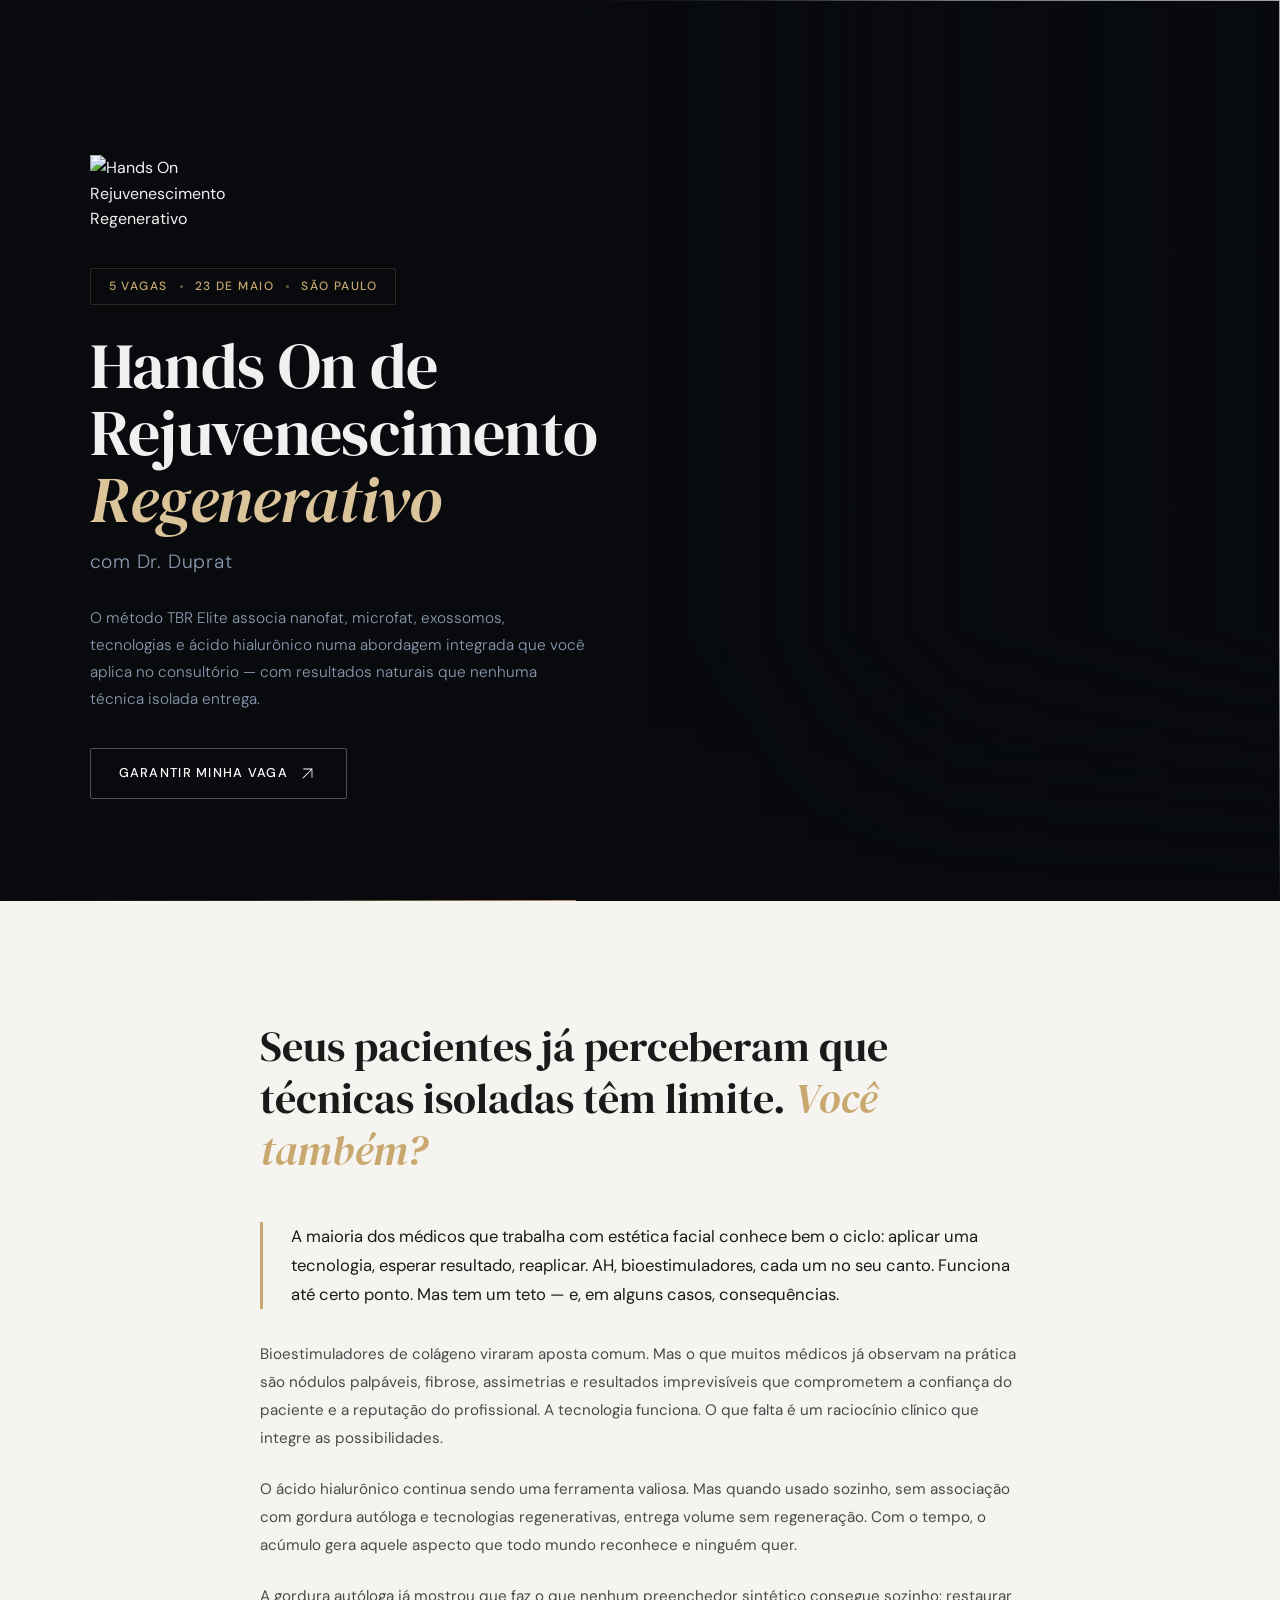
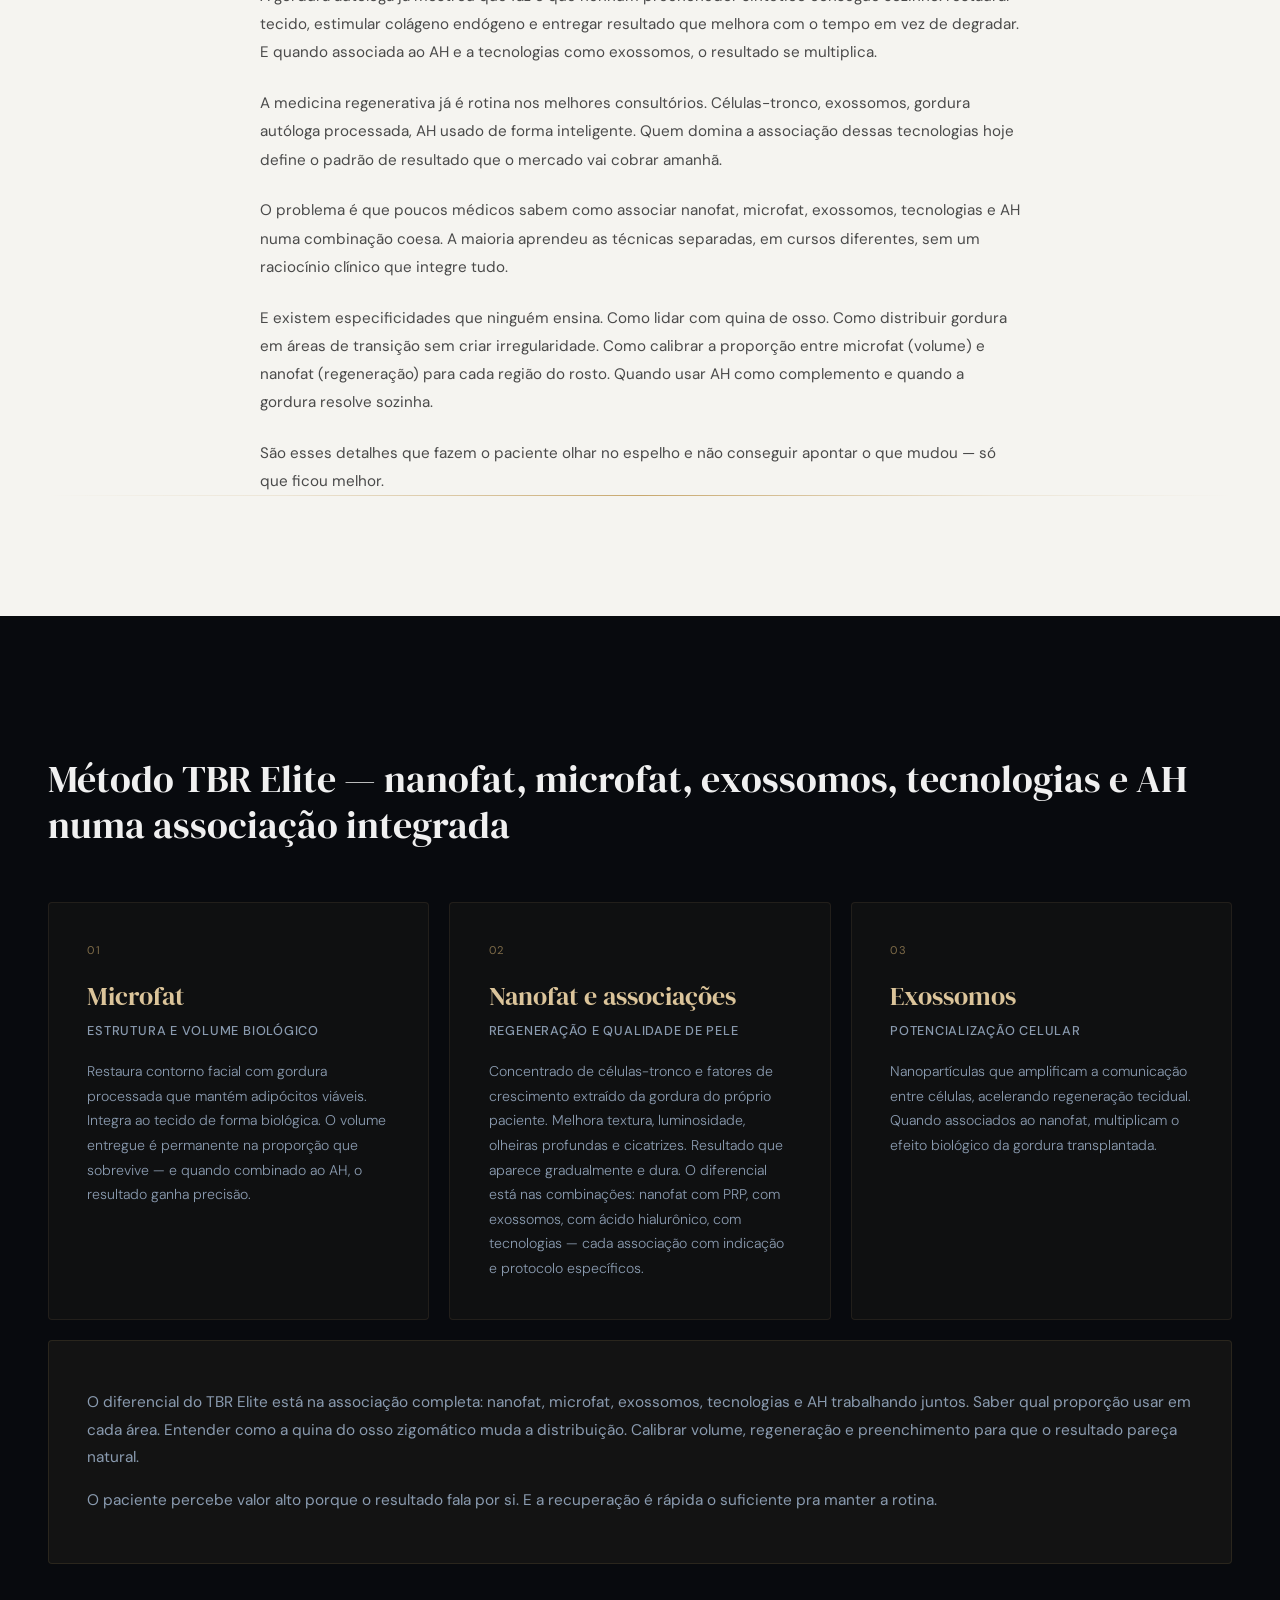
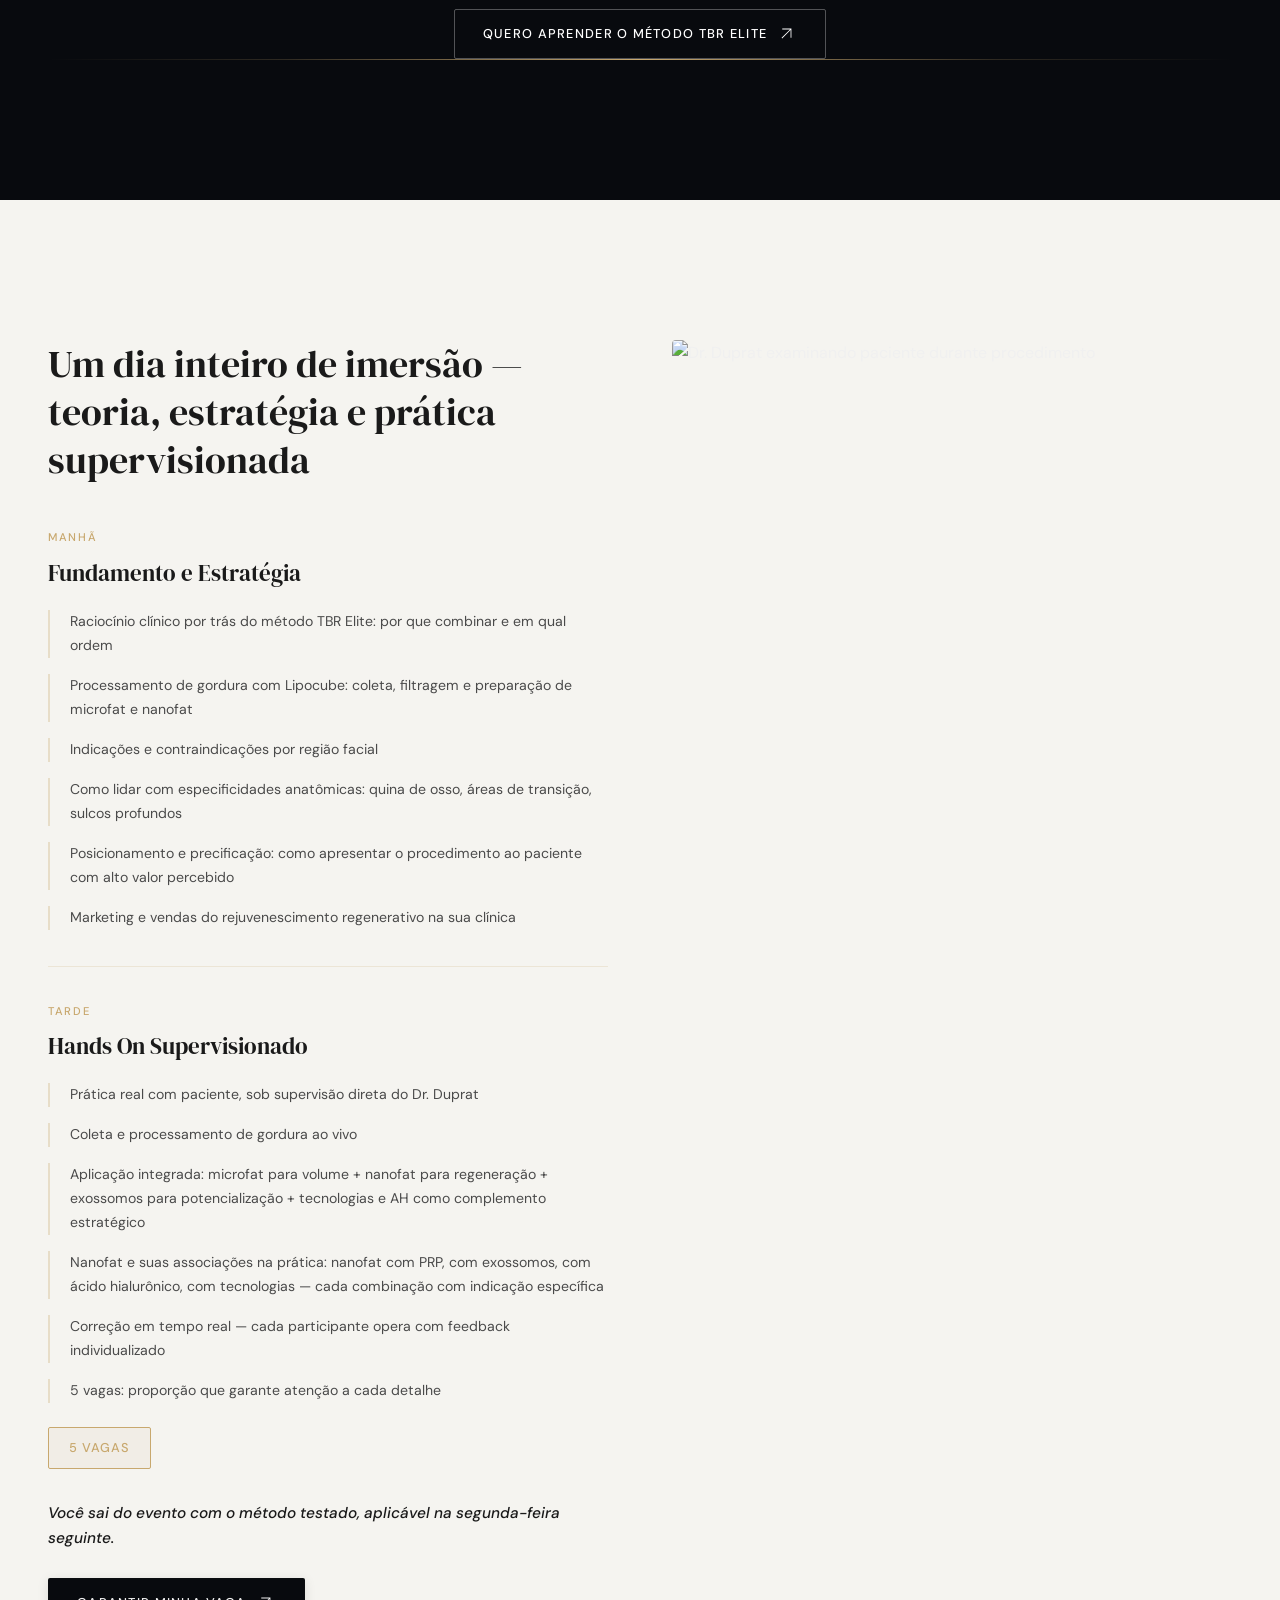
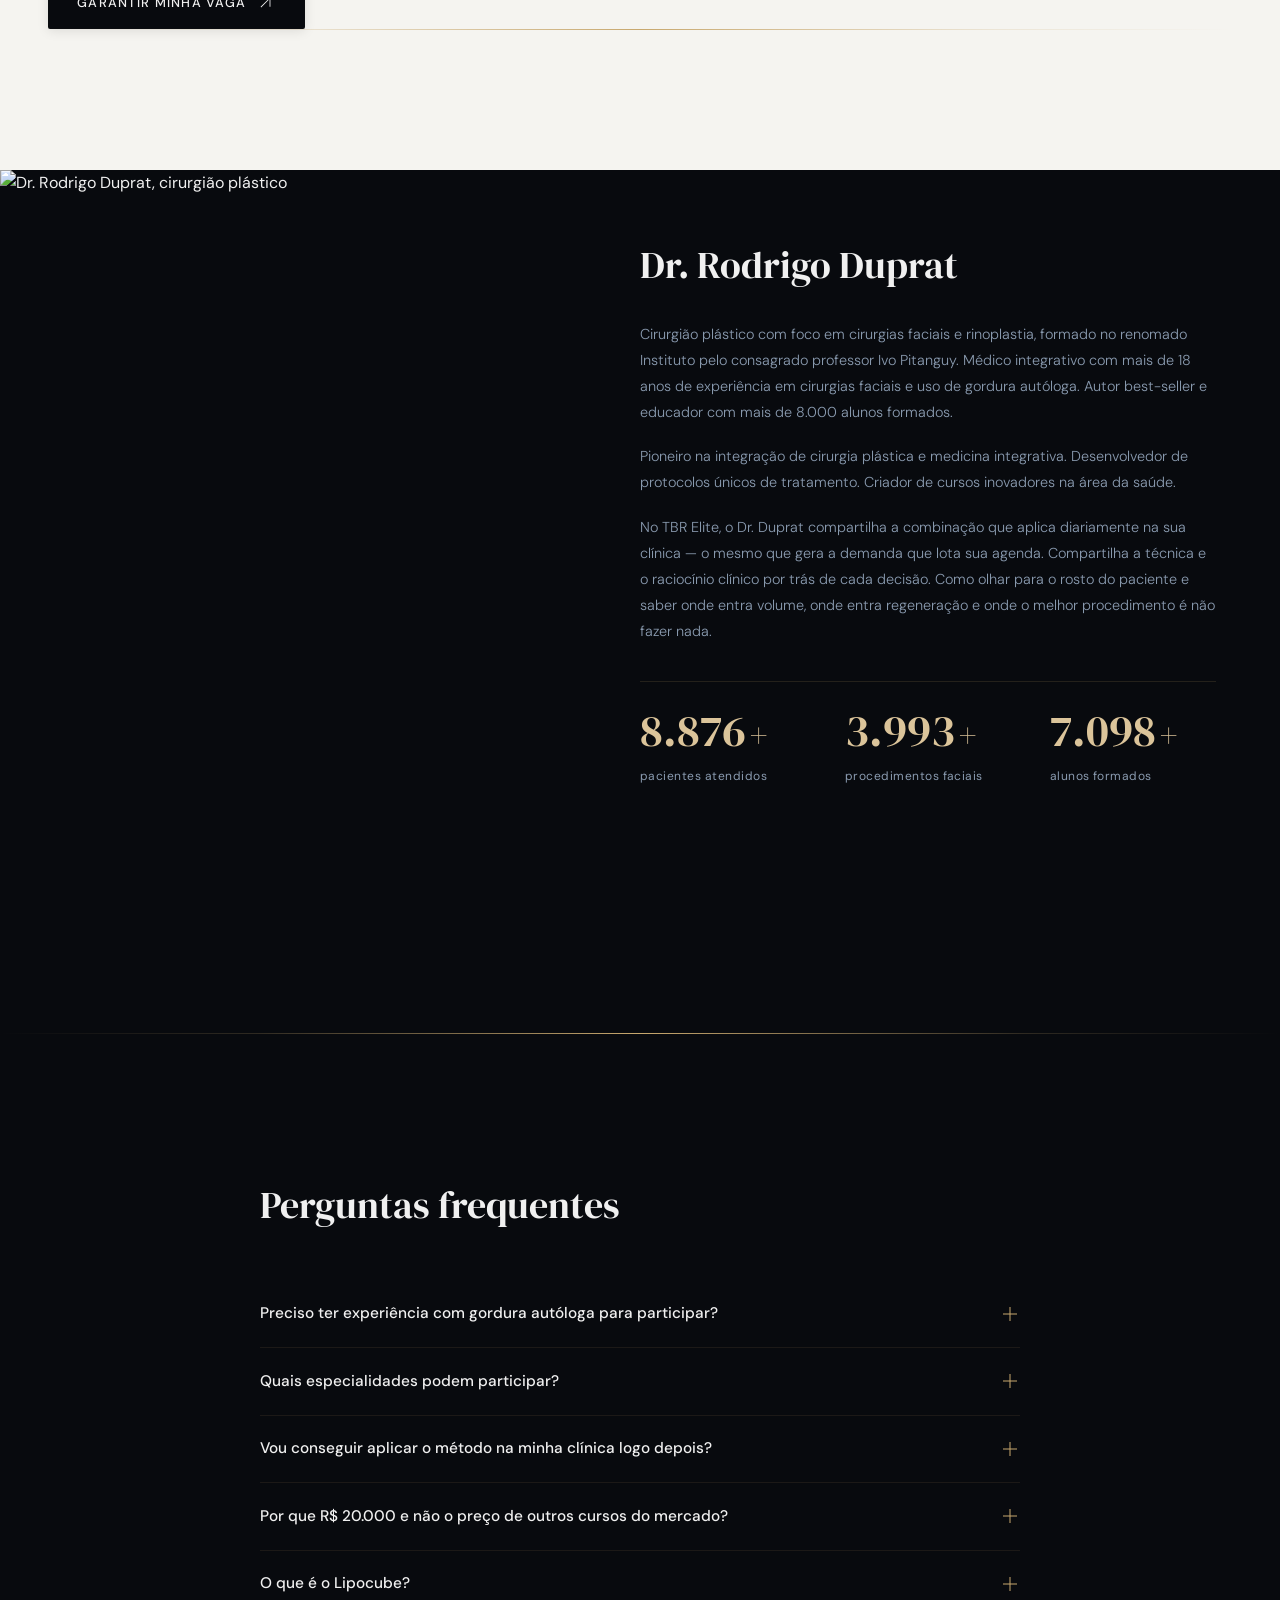
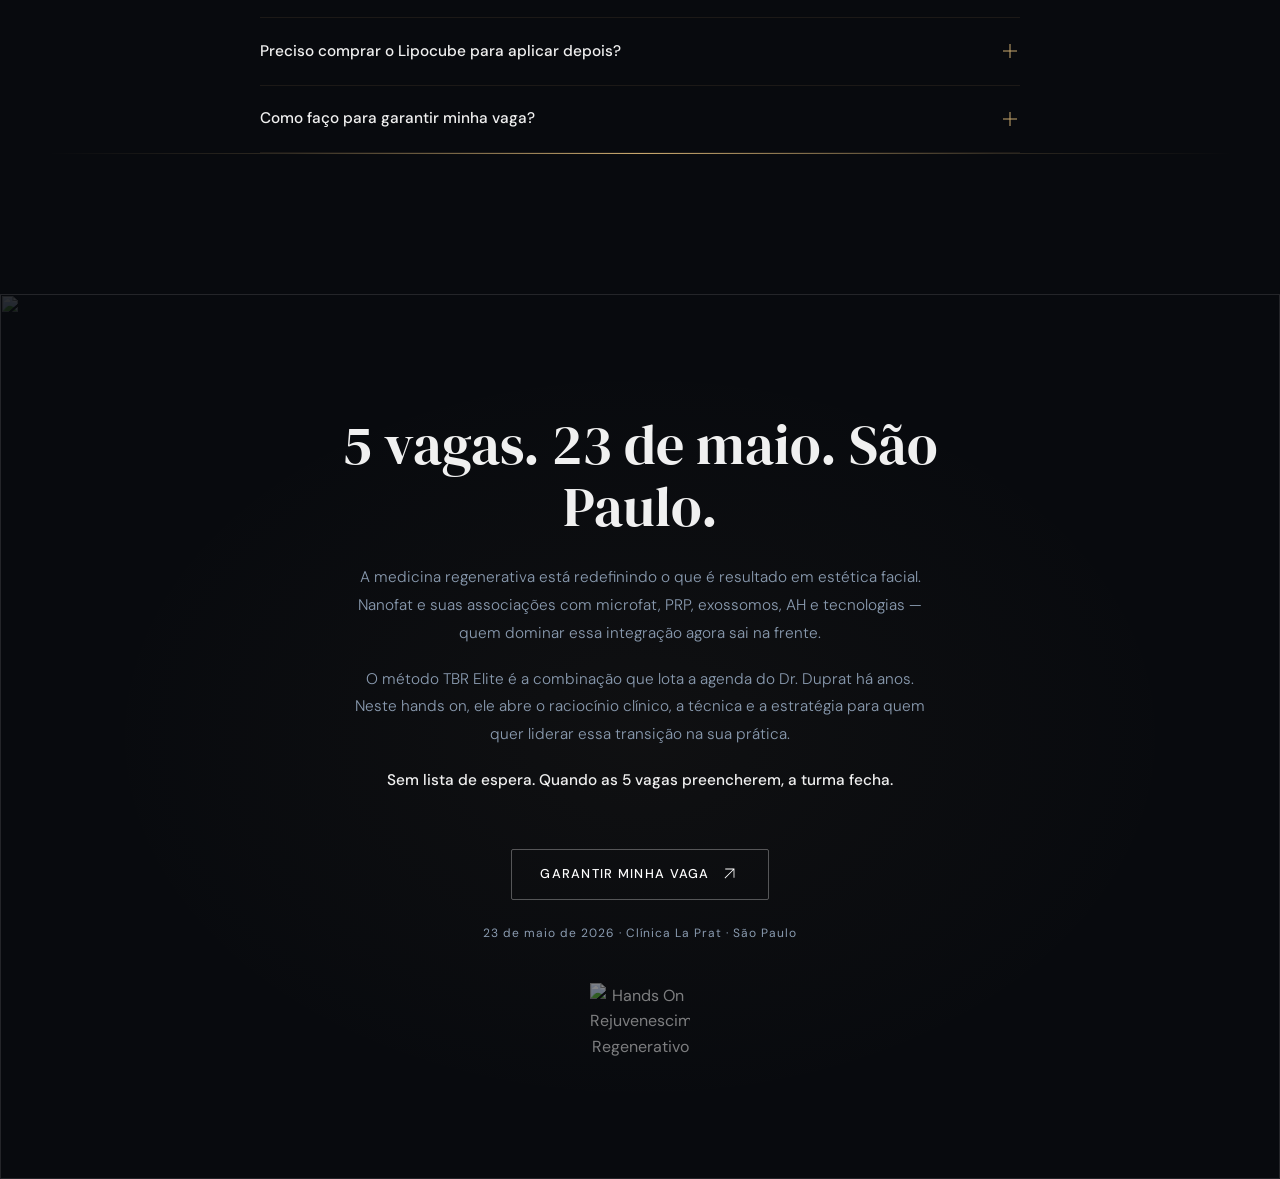
==== index.html @ 1ec7cf8c "Atualiza data do evento de 11 de abril para 23 de maio Co-Authored-By: Claude Opus 4.6 (1M context) " ====
<!DOCTYPE html>
<html lang="pt-BR">
<head>
  <meta charset="UTF-8">
  <meta name="viewport" content="width=device-width, initial-scale=1.0">
  <title>Hands On Rejuvenescimento Regenerativo — Dr. Duprat</title>
  <meta name="description" content="Hands-on presencial com Dr. Duprat. Método TBR Elite: nanofat e suas associações com microfat, PRP, exossomos, AH e tecnologias. 5 vagas. 23 de maio. São Paulo.">
  <link rel="preconnect" href="https://fonts.googleapis.com">
  <link rel="preconnect" href="https://fonts.gstatic.com" crossorigin>
  <link href="https://fonts.googleapis.com/css2?family=DM+Sans:ital,opsz,wght@0,9..40,300;0,9..40,400;0,9..40,500;1,9..40,300;1,9..40,400&family=DM+Serif+Display:ital@0;1&display=swap" rel="stylesheet">
  <link href="https://unpkg.com/aos@2.3.1/dist/aos.css" rel="stylesheet">
  <link rel="stylesheet" href="style.css?v=4">
  <!-- Google Tag Manager -->
  <script>(function(w,d,s,l,i){w[l]=w[l]||[];w[l].push({'gtm.start':
  new Date().getTime(),event:'gtm.js'});var f=d.getElementsByTagName(s)[0],
  j=d.createElement(s),dl=l!='dataLayer'?'&l='+l:'';j.async=true;j.src=
  'https://www.googletagmanager.com/gtm.js?id='+i+dl;f.parentNode.insertBefore(j,f);
  })(window,document,'script','dataLayer','GTM-PQVGVSZ');</script>
  <!-- End Google Tag Manager -->
</head>
<body>
  <!-- Google Tag Manager (noscript) -->
  <noscript><iframe src="https://www.googletagmanager.com/ns.html?id=GTM-PQVGVSZ"
  height="0" width="0" style="display:none;visibility:hidden"></iframe></noscript>
  <!-- End Google Tag Manager (noscript) -->

  <main>

    <!-- ============ SEÇÃO 1: HERO ============ -->
    <section class="hero" id="hero">
      <div class="hero__bg">
        <img src="/.netlify/images?url=/images/fotos/Rodrigo%20Duprat%20ESSENSES%202025%2015_.jpg&w=1400&q=80" alt="" aria-hidden="true" width="800" height="1200" loading="eager">
      </div>

      <div class="hero__inner">
        <div class="hero__content">
          <div class="hero__logo">
            <img src="/.netlify/images?url=/images/logo_handson/1.png&w=280&q=85" alt="Hands On Rejuvenescimento Regenerativo" width="180" height="auto" loading="eager">
          </div>

          <div class="hero__badge">
            <span>5 vagas</span>
            <span class="hero__badge-sep"></span>
            <span>23 de maio</span>
            <span class="hero__badge-sep"></span>
            <span>São Paulo</span>
          </div>

          <h1 class="hero__headline">
            Hands On de<br>
            Rejuvenescimento<br>
            <em>Regenerativo</em>
          </h1>

          <p class="hero__author">com Dr. Duprat</p>

          <p class="hero__sub">
            O método TBR Elite associa nanofat, microfat, exossomos, tecnologias e ácido hialurônico numa abordagem integrada que você aplica no consultório — com resultados naturais que nenhuma técnica isolada entrega.
          </p>

          <a href="https://api.whatsapp.com/send/?phone=5527992543518&text=Oi%2C%20estou%20muito%20interessado%20no%20Hands%20On%20do%20Dr%20Duprat%2C%20gostaria%20de%20saber%20mais&type=phone_number&app_absent=0" target="_blank" rel="noopener" class="btn btn--outline" aria-label="Falar com a equipe no WhatsApp">
            <span>GARANTIR MINHA VAGA</span>
            <svg width="20" height="20" viewBox="0 0 24 24" fill="none" aria-hidden="true">
              <path d="M6.19 17.29L16.29 7.21V16.5H17.29V5.5H6.29V6.5H15.58L5.5 16.6L6.19 17.29Z" fill="currentColor"/>
            </svg>
          </a>
        </div>
      </div>

      <div class="section-divider"></div>
    </section>

    <!-- ============ SEÇÃO 2: PROBLEMA-OPORTUNIDADE ============ -->
    <section class="problema" id="problema">
      <div class="problema__container">

        <h2 class="problema__headline" data-aos="fade-up">
          Seus pacientes já perceberam que técnicas isoladas têm limite. <em>Você também?</em>
        </h2>

        <div class="problema__body" data-aos="fade-up" data-aos-delay="100">
          <div class="problema__lead">
            <p>A maioria dos médicos que trabalha com estética facial conhece bem o ciclo: aplicar uma tecnologia, esperar resultado, reaplicar. AH, bioestimuladores, cada um no seu canto. Funciona até certo ponto. Mas tem um teto — e, em alguns casos, consequências.</p>
          </div>

          <p>Bioestimuladores de colágeno viraram aposta comum. Mas o que muitos médicos já observam na prática são nódulos palpáveis, fibrose, assimetrias e resultados imprevisíveis que comprometem a confiança do paciente e a reputação do profissional. A tecnologia funciona. O que falta é um raciocínio clínico que integre as possibilidades.</p>

          <p>O ácido hialurônico continua sendo uma ferramenta valiosa. Mas quando usado sozinho, sem associação com gordura autóloga e tecnologias regenerativas, entrega volume sem regeneração. Com o tempo, o acúmulo gera aquele aspecto que todo mundo reconhece e ninguém quer.</p>

          <p>A gordura autóloga já mostrou que faz o que nenhum preenchedor sintético consegue sozinho: restaurar tecido, estimular colágeno endógeno e entregar resultado que melhora com o tempo em vez de degradar. E quando associada ao AH e a tecnologias como exossomos, o resultado se multiplica.</p>

          <p>A medicina regenerativa já é rotina nos melhores consultórios. Células-tronco, exossomos, gordura autóloga processada, AH usado de forma inteligente. Quem domina a associação dessas tecnologias hoje define o padrão de resultado que o mercado vai cobrar amanhã.</p>

          <p>O problema é que poucos médicos sabem como associar nanofat, microfat, exossomos, tecnologias e AH numa combinação coesa. A maioria aprendeu as técnicas separadas, em cursos diferentes, sem um raciocínio clínico que integre tudo.</p>

          <p>E existem especificidades que ninguém ensina. Como lidar com quina de osso. Como distribuir gordura em áreas de transição sem criar irregularidade. Como calibrar a proporção entre microfat (volume) e nanofat (regeneração) para cada região do rosto. Quando usar AH como complemento e quando a gordura resolve sozinha.</p>

          <p>São esses detalhes que fazem o paciente olhar no espelho e não conseguir apontar o que mudou — só que ficou melhor.</p>
        </div>

      </div>
      <div class="section-divider"></div>
    </section>

    <!-- ============ SEÇÃO 3: MÉTODO TBR ELITE ============ -->
    <section class="metodo" id="metodo">
      <div class="metodo__container">

        <h2 class="metodo__headline" data-aos="fade-up">
          Método TBR Elite — nanofat, microfat, exossomos, tecnologias e AH numa associação integrada
        </h2>

        <div class="metodo__grid">

          <article class="metodo__card" data-aos="fade-up">
            <span class="metodo__card-num">01</span>
            <h3 class="metodo__card-title">Microfat</h3>
            <p class="metodo__card-subtitle">Estrutura e volume biológico</p>
            <p class="metodo__card-text">Restaura contorno facial com gordura processada que mantém adipócitos viáveis. Integra ao tecido de forma biológica. O volume entregue é permanente na proporção que sobrevive — e quando combinado ao AH, o resultado ganha precisão.</p>
          </article>

          <article class="metodo__card" data-aos="fade-up" data-aos-delay="150">
            <span class="metodo__card-num">02</span>
            <h3 class="metodo__card-title">Nanofat e associações</h3>
            <p class="metodo__card-subtitle">Regeneração e qualidade de pele</p>
            <p class="metodo__card-text">Concentrado de células-tronco e fatores de crescimento extraído da gordura do próprio paciente. Melhora textura, luminosidade, olheiras profundas e cicatrizes. Resultado que aparece gradualmente e dura. O diferencial está nas combinações: nanofat com PRP, com exossomos, com ácido hialurônico, com tecnologias — cada associação com indicação e protocolo específicos.</p>
          </article>

          <article class="metodo__card" data-aos="fade-up" data-aos-delay="300">
            <span class="metodo__card-num">03</span>
            <h3 class="metodo__card-title">Exossomos</h3>
            <p class="metodo__card-subtitle">Potencialização celular</p>
            <p class="metodo__card-text">Nanopartículas que amplificam a comunicação entre células, acelerando regeneração tecidual. Quando associados ao nanofat, multiplicam o efeito biológico da gordura transplantada.</p>
          </article>

          <div class="metodo__integracao" data-aos="fade-up" data-aos-delay="200">
            <p>O diferencial do TBR Elite está na associação completa: nanofat, microfat, exossomos, tecnologias e AH trabalhando juntos. Saber qual proporção usar em cada área. Entender como a quina do osso zigomático muda a distribuição. Calibrar volume, regeneração e preenchimento para que o resultado pareça natural.</p>
            <p>O paciente percebe valor alto porque o resultado fala por si. E a recuperação é rápida o suficiente pra manter a rotina.</p>
          </div>

        </div>

        <div class="metodo__cta-wrap" data-aos="fade-up" data-aos-delay="100">
          <a href="https://api.whatsapp.com/send/?phone=5527992543518&text=Oi%2C%20estou%20muito%20interessado%20no%20Hands%20On%20do%20Dr%20Duprat%2C%20gostaria%20de%20saber%20mais&type=phone_number&app_absent=0" target="_blank" rel="noopener" class="btn btn--outline" aria-label="Falar com a equipe no WhatsApp">
            <span>QUERO APRENDER O MÉTODO TBR ELITE</span>
            <svg width="20" height="20" viewBox="0 0 24 24" fill="none" aria-hidden="true">
              <path d="M6.19 17.29L16.29 7.21V16.5H17.29V5.5H6.29V6.5H15.58L5.5 16.6L6.19 17.29Z" fill="currentColor"/>
            </svg>
          </a>
        </div>

      </div>
      <div class="section-divider"></div>
    </section>

    <!-- ============ SEÇÃO 4: O QUE VOCÊ VAI DOMINAR ============ -->
    <section class="agenda" id="agenda">
      <div class="agenda__container">
        <div class="agenda__content">

          <h2 class="agenda__headline" data-aos="fade-up">
            Um dia inteiro de imersão — teoria, estratégia e prática supervisionada
          </h2>

          <!-- Manhã -->
          <div class="agenda__bloco" data-aos="fade-up" data-aos-delay="100">
            <span class="agenda__label">MANHÃ</span>
            <h3 class="agenda__bloco-title">Fundamento e Estratégia</h3>
            <ul class="agenda__lista">
              <li>Raciocínio clínico por trás do método TBR Elite: por que combinar e em qual ordem</li>
              <li>Processamento de gordura com Lipocube: coleta, filtragem e preparação de microfat e nanofat</li>
              <li>Indicações e contraindicações por região facial</li>
              <li>Como lidar com especificidades anatômicas: quina de osso, áreas de transição, sulcos profundos</li>
              <li>Posicionamento e precificação: como apresentar o procedimento ao paciente com alto valor percebido</li>
              <li>Marketing e vendas do rejuvenescimento regenerativo na sua clínica</li>
            </ul>
          </div>

          <hr class="agenda__separador">

          <!-- Tarde -->
          <div class="agenda__bloco" data-aos="fade-up">
            <span class="agenda__label">TARDE</span>
            <h3 class="agenda__bloco-title">Hands On Supervisionado</h3>
            <ul class="agenda__lista">
              <li>Prática real com paciente, sob supervisão direta do Dr. Duprat</li>
              <li>Coleta e processamento de gordura ao vivo</li>
              <li>Aplicação integrada: microfat para volume + nanofat para regeneração + exossomos para potencialização + tecnologias e AH como complemento estratégico</li>
              <li>Nanofat e suas associações na prática: nanofat com PRP, com exossomos, com ácido hialurônico, com tecnologias — cada combinação com indicação específica</li>
              <li>Correção em tempo real — cada participante opera com feedback individualizado</li>
              <li>5 vagas: proporção que garante atenção a cada detalhe</li>
            </ul>
            <div class="agenda__badge-turma">5 vagas</div>
          </div>

          <p class="agenda__fechamento" data-aos="fade-up">Você sai do evento com o método testado, aplicável na segunda-feira seguinte.</p>

          <div data-aos="fade-up">
            <a href="https://api.whatsapp.com/send/?phone=5527992543518&text=Oi%2C%20estou%20muito%20interessado%20no%20Hands%20On%20do%20Dr%20Duprat%2C%20gostaria%20de%20saber%20mais&type=phone_number&app_absent=0" target="_blank" rel="noopener" class="btn btn--outline btn--dark" aria-label="Falar com a equipe no WhatsApp">
              <span>GARANTIR MINHA VAGA</span>
              <svg width="20" height="20" viewBox="0 0 24 24" fill="none" aria-hidden="true">
                <path d="M6.19 17.29L16.29 7.21V16.5H17.29V5.5H6.29V6.5H15.58L5.5 16.6L6.19 17.29Z" fill="currentColor"/>
              </svg>
            </a>
          </div>

        </div>

        <div class="agenda__image" data-aos="fade-up" data-aos-delay="200">
          <img src="/.netlify/images?url=/images/fotos/Rodrigo%20Duprat%20ESSENSES%202025%2022_.jpg&w=800&q=80" alt="Dr. Duprat examinando paciente durante procedimento" width="600" height="900" loading="lazy">
        </div>
      </div>
      <div class="section-divider"></div>
    </section>

    <!-- ============ SEÇÃO 5: QUEM É O DR. DUPRAT ============ -->
    <section class="autoridade" id="autoridade">
      <div class="autoridade__grid">

        <div class="autoridade__foto">
          <img src="/.netlify/images?url=/images/fotos/Rodrigo%20Duprat%20ESSENSES%202025%2012_.jpg&w=1000&q=80" alt="Dr. Rodrigo Duprat, cirurgião plástico" width="683" height="1024" loading="lazy">
        </div>

        <div class="autoridade__bio">
          <h2 class="autoridade__headline" data-aos="fade-up">Dr. Rodrigo Duprat</h2>

          <div class="autoridade__texto" data-aos="fade-up" data-aos-delay="100">
            <p>Cirurgião plástico com foco em cirurgias faciais e rinoplastia, formado no renomado Instituto pelo consagrado professor Ivo Pitanguy. Médico integrativo com mais de 18 anos de experiência em cirurgias faciais e uso de gordura autóloga. Autor best-seller e educador com mais de 8.000 alunos formados.</p>

            <p>Pioneiro na integração de cirurgia plástica e medicina integrativa. Desenvolvedor de protocolos únicos de tratamento. Criador de cursos inovadores na área da saúde.</p>

            <p>No TBR Elite, o Dr. Duprat compartilha a combinação que aplica diariamente na sua clínica — o mesmo que gera a demanda que lota sua agenda. Compartilha a técnica e o raciocínio clínico por trás de cada decisão. Como olhar para o rosto do paciente e saber onde entra volume, onde entra regeneração e onde o melhor procedimento é não fazer nada.</p>
          </div>

          <div class="autoridade__numeros" data-aos="fade-up" data-aos-delay="200">
            <div class="autoridade__num">
              <span class="autoridade__num-valor" data-target="10000">0</span>
              <span class="autoridade__num-plus">+</span>
              <span class="autoridade__num-label">pacientes atendidos</span>
            </div>
            <div class="autoridade__num">
              <span class="autoridade__num-valor" data-target="4500">0</span>
              <span class="autoridade__num-plus">+</span>
              <span class="autoridade__num-label">procedimentos faciais</span>
            </div>
            <div class="autoridade__num">
              <span class="autoridade__num-valor" data-target="8000">0</span>
              <span class="autoridade__num-plus">+</span>
              <span class="autoridade__num-label">alunos formados</span>
            </div>
          </div>
        </div>

      </div>
      <div class="section-divider"></div>
    </section>


    <!-- ============ SEÇÃO 7: FAQ ============ -->
    <section class="faq" id="faq">
      <div class="faq__container">

        <h2 class="faq__headline" data-aos="fade-up">Perguntas frequentes</h2>

        <div class="faq__lista">

          <div class="faq__item" data-aos="fade-up">
            <button class="faq__pergunta" aria-expanded="false" aria-controls="faq-1">
              <span>Preciso ter experiência com gordura autóloga para participar?</span>
              <span class="faq__icon" aria-hidden="true"></span>
            </button>
            <div class="faq__resposta" id="faq-1" role="region">
              <p>Não. O método TBR Elite foi desenhado para ser acessível tanto para quem nunca trabalhou com gordura facial quanto para quem já aplica e quer integrar as tecnologias numa abordagem mais completa. A teoria da manhã constrói a base. A prática da tarde consolida.</p>
            </div>
          </div>

          <div class="faq__item" data-aos="fade-up" data-aos-delay="60">
            <button class="faq__pergunta" aria-expanded="false" aria-controls="faq-2">
              <span>Quais especialidades podem participar?</span>
              <span class="faq__icon" aria-hidden="true"></span>
            </button>
            <div class="faq__resposta" id="faq-2" role="region">
              <p>O curso é exclusivo para médicos com CRM ativo. Cirurgiões plásticos, dermatologistas, otorrinolaringologistas, oftalmologistas e médicos que atuam em estética avançada.</p>
            </div>
          </div>

          <div class="faq__item" data-aos="fade-up" data-aos-delay="120">
            <button class="faq__pergunta" aria-expanded="false" aria-controls="faq-3">
              <span>Vou conseguir aplicar o método na minha clínica logo depois?</span>
              <span class="faq__icon" aria-hidden="true"></span>
            </button>
            <div class="faq__resposta" id="faq-3" role="region">
              <p>Esse é o objetivo. O TBR Elite foi construído para ser replicável em consultório. Você sai com o método documentado, as proporções por região e a sequência de aplicação testada na prática.</p>
            </div>
          </div>

          <div class="faq__item" data-aos="fade-up" data-aos-delay="180">
            <button class="faq__pergunta" aria-expanded="false" aria-controls="faq-4">
              <span>Por que R$ 20.000 e não o preço de outros cursos do mercado?</span>
              <span class="faq__icon" aria-hidden="true"></span>
            </button>
            <div class="faq__resposta" id="faq-4" role="region">
              <p>Cursos de R$ 2.000 a R$ 5.000 colocam 20 a 30 médicos numa sala. Aqui são 5. Cada participante opera com supervisão direta do Dr. Duprat. Além disso, o conteúdo cobre a associação completa — nanofat e suas combinações com microfat, PRP, exossomos, AH e tecnologias — além de posicionamento clínico e estratégia de vendas. Um procedimento regenerativo no seu consultório custa entre R$ 15.000 e R$ 30.000 para o paciente — o curso se paga na primeira aplicação.</p>
            </div>
          </div>

          <div class="faq__item" data-aos="fade-up" data-aos-delay="240">
            <button class="faq__pergunta" aria-expanded="false" aria-controls="faq-5">
              <span>O que é o Lipocube?</span>
              <span class="faq__icon" aria-hidden="true"></span>
            </button>
            <div class="faq__resposta" id="faq-5" role="region">
              <p>Lipocube é o dispositivo de processamento de gordura utilizado no método. Permite filtrar e separar microfat e nanofat com precisão e padronização. Você vai aprender a operar o equipamento durante o hands on.</p>
            </div>
          </div>

          <div class="faq__item" data-aos="fade-up" data-aos-delay="300">
            <button class="faq__pergunta" aria-expanded="false" aria-controls="faq-6">
              <span>Preciso comprar o Lipocube para aplicar depois?</span>
              <span class="faq__icon" aria-hidden="true"></span>
            </button>
            <div class="faq__resposta" id="faq-6" role="region">
              <p>O Lipocube facilita e padroniza o processamento, mas o raciocínio clínico do TBR Elite se aplica independentemente do dispositivo. O Dr. Duprat ensina o método completo — incluindo como adaptar para sua realidade.</p>
            </div>
          </div>

          <div class="faq__item" data-aos="fade-up" data-aos-delay="360">
            <button class="faq__pergunta" aria-expanded="false" aria-controls="faq-7">
              <span>Como faço para garantir minha vaga?</span>
              <span class="faq__icon" aria-hidden="true"></span>
            </button>
            <div class="faq__resposta" id="faq-7" role="region">
              <p>Fale com a equipe pelo WhatsApp. São apenas 5 vagas e não haverá lista de espera.</p>
            </div>
          </div>

        </div>
      </div>
      <div class="section-divider"></div>
    </section>

    <!-- ============ SEÇÃO 8: CTA FINAL ============ -->
    <section class="cta-final" id="cta-final">
      <div class="cta-final__bg">
        <img src="/.netlify/images?url=/images/fotos/Rodrigo%20Duprat%20ESSENSES%202025%2020_.jpg&w=1400&q=60" alt="" aria-hidden="true" width="800" height="1200" loading="lazy">
      </div>
      <div class="cta-final__overlay"></div>

      <div class="cta-final__content">
        <h2 class="cta-final__headline" data-aos="fade-up">5 vagas. 23 de maio. São Paulo.</h2>

        <div class="cta-final__texto" data-aos="fade-up" data-aos-delay="100">
          <p>A medicina regenerativa está redefinindo o que é resultado em estética facial. Nanofat e suas associações com microfat, PRP, exossomos, AH e tecnologias — quem dominar essa integração agora sai na frente.</p>

          <p>O método TBR Elite é a combinação que lota a agenda do Dr. Duprat há anos. Neste hands on, ele abre o raciocínio clínico, a técnica e a estratégia para quem quer liderar essa transição na sua prática.</p>

          <p class="cta-final__urgencia">Sem lista de espera. Quando as 5 vagas preencherem, a turma fecha.</p>
        </div>

        <div data-aos="fade-up" data-aos-delay="200">
          <a href="https://api.whatsapp.com/send/?phone=5527992543518&text=Oi%2C%20estou%20muito%20interessado%20no%20Hands%20On%20do%20Dr%20Duprat%2C%20gostaria%20de%20saber%20mais&type=phone_number&app_absent=0" target="_blank" rel="noopener" class="btn btn--outline" aria-label="Falar com a equipe no WhatsApp">
            <span>GARANTIR MINHA VAGA</span>
            <svg width="20" height="20" viewBox="0 0 24 24" fill="none" aria-hidden="true">
              <path d="M6.19 17.29L16.29 7.21V16.5H17.29V5.5H6.29V6.5H15.58L5.5 16.6L6.19 17.29Z" fill="currentColor"/>
            </svg>
          </a>
        </div>

        <p class="cta-final__dados" data-aos="fade-up" data-aos-delay="300">23 de maio de 2026 · Clínica La Prat · São Paulo</p>

        <div class="cta-final__logo" data-aos="fade-up" data-aos-delay="300">
          <img src="/.netlify/images?url=/images/logo_handson/1.png&w=160&q=80" alt="Hands On Rejuvenescimento Regenerativo" width="100" height="auto" loading="lazy">
        </div>
      </div>
    </section>

  </main>

  <script src="https://unpkg.com/aos@2.3.1/dist/aos.js"></script>
  <script src="script.js?v=2"></script>
</body>
</html>
---- style.css ----
/* ============================================
   LP Hands On Dr. Duprat — Full Page
   Fontes: DM Serif Display + DM Sans
   ============================================ */

:root {
  --bg-dark: #080a0e;
  --bg-light: #f5f4f0;
  --text-primary: #f0f0f0;
  --text-secondary: #8a9bb0;
  --text-dark: #1a1a1a;
  --text-dark-secondary: #4a4a4a;
  --accent-gold: #c8a86e;
  --accent-gold-light: #dbc49a;
  --accent-gold-dim: rgba(200, 168, 110, 0.2);

  --font-display: 'DM Serif Display', Georgia, serif;
  --font-body: 'DM Sans', system-ui, sans-serif;

  --container-max: 1200px;
  --container-narrow: 760px;
  --section-padding: clamp(64px, 10vw, 120px);
}

/* ============ RESET ============ */

*, *::before, *::after {
  margin: 0;
  padding: 0;
  box-sizing: border-box;
}

html {
  scroll-behavior: smooth;
  -webkit-font-smoothing: antialiased;
  -moz-osx-font-smoothing: grayscale;
}

body {
  font-family: var(--font-body);
  font-weight: 400;
  line-height: 1.6;
  color: var(--text-primary);
  background: var(--bg-dark);
  overflow-x: hidden;
}

img {
  display: block;
  max-width: 100%;
  height: auto;
}

a {
  text-decoration: none;
  color: inherit;
}

/* ============ SHARED: Divider ============ */

.section-divider {
  height: 1px;
  background: linear-gradient(
    to right,
    transparent,
    var(--accent-gold-dim) 20%,
    var(--accent-gold) 50%,
    var(--accent-gold-dim) 80%,
    transparent
  );
}

/* ============ SHARED: Button ============ */

.btn {
  display: inline-flex;
  align-items: center;
  gap: 10px;
  padding: 14px 28px;
  font-family: var(--font-body);
  font-size: 0.8rem;
  font-weight: 500;
  letter-spacing: 0.1em;
  text-transform: uppercase;
  border-radius: 2px;
  cursor: pointer;
  transition: all 0.35s cubic-bezier(0.34, 1.56, 0.64, 1);
  width: fit-content;
  border: none;
}

.btn svg {
  transition: transform 0.3s ease;
}

.btn:hover svg {
  transform: translate(2px, -2px);
}

.btn:focus-visible {
  outline: 2px solid var(--accent-gold);
  outline-offset: 3px;
}

.btn--outline {
  background: transparent;
  color: #fff;
  border: 1px solid rgba(255, 255, 255, 0.3);
}

.btn--outline:hover {
  background: var(--accent-gold);
  border-color: var(--accent-gold);
  color: var(--bg-dark);
  transform: translateY(-2px);
  box-shadow: 0 6px 24px rgba(200, 168, 110, 0.25);
}

.btn--outline:active {
  transform: translateY(0);
}

.btn--dark {
  color: var(--text-dark);
  border-color: rgba(26, 26, 26, 0.15);
  background: var(--bg-dark);
  color: var(--text-primary);
  box-shadow: 0 2px 12px rgba(0, 0, 0, 0.1);
}

.btn--dark:hover {
  background: var(--accent-gold);
  border-color: var(--accent-gold);
  color: var(--bg-dark);
  box-shadow: 0 6px 24px rgba(200, 168, 110, 0.25);
}

.btn--full {
  width: 100%;
  justify-content: center;
}

/* ============ SEÇÃO 1: HERO ============ */

.hero {
  position: relative;
  min-height: 100vh;
  min-height: 100dvh;
  background: var(--bg-dark);
  overflow: hidden;
}

.hero__bg {
  position: absolute;
  top: 0;
  right: 0;
  width: 55%;
  height: 100%;
  z-index: 1;
}

.hero__bg img {
  width: 100%;
  height: 100%;
  object-fit: cover;
  object-position: center 15%;
}

.hero__bg::after {
  content: '';
  position: absolute;
  inset: 0;
  background: linear-gradient(
    to right,
    var(--bg-dark) 0%,
    rgba(8, 10, 14, 0.85) 25%,
    rgba(8, 10, 14, 0.4) 55%,
    rgba(8, 10, 14, 0.15) 100%
  );
}

.hero__bg::before {
  content: '';
  position: absolute;
  bottom: 0;
  left: 0;
  right: 0;
  height: 30%;
  background: linear-gradient(to top, var(--bg-dark), transparent);
  z-index: 1;
}

.hero__inner {
  position: relative;
  z-index: 2;
  display: flex;
  align-items: center;
  min-height: 100vh;
  min-height: 100dvh;
  max-width: 1400px;
  margin: 0 auto;
  padding: 0 clamp(24px, 5vw, 80px);
}

.hero__content {
  max-width: 620px;
  padding: clamp(100px, 14vh, 140px) 0 clamp(48px, 8vh, 80px);
}

.hero__logo {
  margin-bottom: clamp(28px, 4vh, 48px);
}

.hero__logo img {
  width: clamp(130px, 15vw, 200px);
}

.hero__badge {
  display: inline-flex;
  align-items: center;
  gap: 12px;
  padding: 8px 18px;
  border: 1px solid var(--accent-gold-dim);
  border-radius: 2px;
  font-size: 0.75rem;
  font-weight: 500;
  letter-spacing: 0.12em;
  text-transform: uppercase;
  color: var(--accent-gold);
  margin-bottom: clamp(20px, 3vh, 28px);
  width: fit-content;
}

.hero__badge-sep {
  display: block;
  width: 3px;
  height: 3px;
  border-radius: 50%;
  background: var(--accent-gold);
  opacity: 0.5;
}

.hero__headline {
  font-family: var(--font-display);
  font-size: clamp(2.6rem, 6.5vw, 5rem);
  font-weight: 400;
  line-height: 1.05;
  letter-spacing: -0.01em;
}

.hero__headline em {
  font-style: italic;
  color: var(--accent-gold-light);
}

.hero__author {
  font-size: clamp(1rem, 1.6vw, 1.2rem);
  font-weight: 300;
  color: var(--text-secondary);
  letter-spacing: 0.04em;
  margin-top: clamp(8px, 1.5vh, 14px);
  margin-bottom: clamp(18px, 3vh, 28px);
}

.hero__sub {
  font-size: clamp(0.9rem, 1.2vw, 1.05rem);
  font-weight: 300;
  line-height: 1.75;
  color: var(--text-secondary);
  max-width: 500px;
  margin-bottom: clamp(28px, 4vh, 40px);
}

/* ============ SEÇÃO 2: PROBLEMA ============ */

.problema {
  background: var(--bg-light);
  padding: var(--section-padding) clamp(24px, 5vw, 48px);
  position: relative;
}

.problema__container {
  max-width: var(--container-narrow);
  margin: 0 auto;
}

.problema__headline {
  font-family: var(--font-display);
  font-size: clamp(1.8rem, 3.8vw, 2.6rem);
  font-weight: 400;
  line-height: 1.25;
  color: var(--text-dark);
  margin-bottom: clamp(32px, 5vh, 52px);
}

.problema__headline em {
  font-style: italic;
  color: var(--accent-gold);
}

.problema__body {
  font-size: clamp(0.95rem, 1.15vw, 1.05rem);
  font-weight: 400;
  line-height: 1.85;
  color: var(--text-dark-secondary);
}

.problema__body p {
  margin-bottom: 1.5em;
}

.problema__body p:last-child {
  margin-bottom: 0;
}

.problema__lead {
  border-left: 3px solid var(--accent-gold);
  padding-left: clamp(16px, 2.5vw, 28px);
  margin-bottom: 2em;
}

.problema__lead p {
  font-size: clamp(1rem, 1.3vw, 1.12rem);
  color: var(--text-dark);
  line-height: 1.75;
  margin-bottom: 0;
}

/* ============ SEÇÃO 3: MÉTODO TBR ============ */

.metodo {
  background: var(--bg-dark);
  padding: clamp(80px, 12vw, 140px) clamp(24px, 5vw, 48px);
  position: relative;
}

.metodo__container {
  max-width: var(--container-max);
  margin: 0 auto;
}

.metodo__headline {
  font-family: var(--font-display);
  font-size: clamp(1.6rem, 3.2vw, 2.4rem);
  font-weight: 400;
  line-height: 1.2;
  color: var(--text-primary);
  margin-bottom: clamp(48px, 6vh, 72px);
}

.metodo__grid {
  display: grid;
  grid-template-columns: 1fr;
  gap: 20px;
}

.metodo__card {
  padding: clamp(28px, 3vw, 40px);
  background: rgba(200, 168, 110, 0.04);
  border: 1px solid rgba(200, 168, 110, 0.1);
  border-radius: 4px;
  transition: all 0.4s cubic-bezier(0.16, 1, 0.3, 1);
}

.metodo__card:hover {
  border-color: rgba(200, 168, 110, 0.25);
  background: rgba(200, 168, 110, 0.07);
  transform: translateY(-4px);
  box-shadow: 0 8px 32px rgba(0, 0, 0, 0.3);
}

.metodo__card-num {
  display: block;
  font-size: 0.7rem;
  letter-spacing: 0.15em;
  color: var(--accent-gold);
  opacity: 0.6;
  margin-bottom: 16px;
}

.metodo__card-title {
  font-family: var(--font-display);
  font-size: clamp(1.3rem, 2vw, 1.6rem);
  font-weight: 400;
  color: var(--accent-gold-light);
  margin-bottom: 4px;
}

.metodo__card-subtitle {
  font-size: 0.8rem;
  font-weight: 500;
  letter-spacing: 0.06em;
  text-transform: uppercase;
  color: var(--text-secondary);
  margin-bottom: clamp(12px, 2vh, 20px);
}

.metodo__card-text {
  font-size: clamp(0.88rem, 1.1vw, 0.98rem);
  font-weight: 300;
  line-height: 1.75;
  color: var(--text-secondary);
}

.metodo__integracao {
  padding: clamp(32px, 4vw, 48px) clamp(24px, 3vw, 40px);
  background: rgba(200, 168, 110, 0.06);
  border: 1px solid rgba(200, 168, 110, 0.12);
  border-radius: 4px;
}

.metodo__integracao p {
  font-size: clamp(0.95rem, 1.2vw, 1.08rem);
  font-weight: 400;
  line-height: 1.8;
  color: var(--text-secondary);
  margin-bottom: 1em;
}

.metodo__integracao p:last-child {
  margin-bottom: 0;
}

.metodo__cta-wrap {
  text-align: center;
  margin-top: clamp(36px, 5vh, 56px);
}

/* ============ SEÇÃO 4: AGENDA ============ */

.agenda {
  background: var(--bg-light);
  padding: clamp(80px, 12vw, 140px) clamp(24px, 5vw, 48px);
  position: relative;
}

.agenda__container {
  max-width: var(--container-max);
  margin: 0 auto;
  display: grid;
  grid-template-columns: 1fr;
  gap: clamp(40px, 5vw, 80px);
  align-items: start;
}

.agenda__headline {
  font-family: var(--font-display);
  font-size: clamp(1.6rem, 3.2vw, 2.4rem);
  font-weight: 400;
  line-height: 1.25;
  color: var(--text-dark);
  margin-bottom: clamp(40px, 5vh, 64px);
}

.agenda__label {
  display: block;
  font-size: 0.7rem;
  font-weight: 500;
  letter-spacing: 0.15em;
  text-transform: uppercase;
  color: var(--accent-gold);
  margin-bottom: 8px;
}

.agenda__bloco-title {
  font-family: var(--font-display);
  font-size: clamp(1.2rem, 1.8vw, 1.5rem);
  font-weight: 400;
  color: var(--text-dark);
  margin-bottom: clamp(16px, 2vh, 24px);
}

.agenda__lista {
  list-style: none;
}

.agenda__lista li {
  font-size: clamp(0.88rem, 1.1vw, 0.98rem);
  font-weight: 400;
  line-height: 1.7;
  color: var(--text-dark-secondary);
  padding-left: 20px;
  border-left: 2px solid rgba(200, 168, 110, 0.3);
  margin-bottom: 16px;
  transition: color 0.2s ease;
}

.agenda__lista li:last-child {
  margin-bottom: 0;
}

.agenda__lista li:hover {
  color: var(--text-dark);
}

.agenda__separador {
  border: none;
  border-top: 1px solid rgba(200, 168, 110, 0.2);
  margin: clamp(28px, 4vh, 44px) 0;
}

.agenda__badge-turma {
  display: inline-flex;
  padding: 10px 20px;
  border: 1px solid var(--accent-gold);
  border-radius: 2px;
  color: var(--accent-gold);
  background: rgba(200, 168, 110, 0.08);
  font-size: 0.8rem;
  font-weight: 500;
  letter-spacing: 0.08em;
  text-transform: uppercase;
  margin-top: 24px;
}

.agenda__fechamento {
  font-size: clamp(0.95rem, 1.2vw, 1.08rem);
  font-weight: 500;
  font-style: italic;
  color: var(--text-dark);
  margin-top: 32px;
  margin-bottom: 28px;
}

.agenda__image img {
  width: 100%;
  border-radius: 4px;
  object-fit: cover;
  max-height: 600px;
}

/* ============ SEÇÃO 5: AUTORIDADE ============ */

.autoridade {
  background: var(--bg-dark);
  position: relative;
}

.autoridade__grid {
  display: grid;
  grid-template-columns: 1fr;
}

.autoridade__foto {
  position: relative;
  overflow: hidden;
}

.autoridade__foto img {
  width: 100%;
  height: 50vh;
  object-fit: cover;
  object-position: center 20%;
}

.autoridade__bio {
  padding: clamp(40px, 5vw, 80px) clamp(24px, 4vw, 64px);
}

.autoridade__headline {
  font-family: var(--font-display);
  font-size: clamp(1.8rem, 3vw, 2.4rem);
  font-weight: 400;
  color: var(--text-primary);
  margin-bottom: clamp(20px, 3vh, 32px);
}

.autoridade__texto {
  font-size: clamp(0.9rem, 1.1vw, 1rem);
  font-weight: 300;
  line-height: 1.8;
  color: var(--text-secondary);
}

.autoridade__texto p {
  margin-bottom: 1.3em;
}

.autoridade__texto p:last-child {
  margin-bottom: 0;
}

.autoridade__numeros {
  display: flex;
  gap: clamp(24px, 3vw, 48px);
  flex-wrap: wrap;
  margin-top: clamp(28px, 4vh, 44px);
  padding-top: clamp(24px, 3vh, 36px);
  border-top: 1px solid rgba(200, 168, 110, 0.15);
}

.autoridade__num {
  flex: 1;
  min-width: 100px;
}

.autoridade__num-valor {
  font-family: var(--font-display);
  font-size: clamp(2rem, 3.5vw, 3rem);
  font-weight: 400;
  color: var(--accent-gold-light);
  line-height: 1;
}

.autoridade__num-plus {
  font-family: var(--font-display);
  font-size: clamp(1.5rem, 2.5vw, 2rem);
  color: var(--accent-gold-light);
}

.autoridade__num-label {
  display: block;
  font-size: 0.75rem;
  font-weight: 400;
  letter-spacing: 0.04em;
  color: var(--text-secondary);
  margin-top: 6px;
}

/* ============ SEÇÃO 6: INVESTIMENTO ============ */

.investimento {
  background: var(--bg-light);
  padding: clamp(80px, 12vw, 140px) clamp(24px, 5vw, 48px);
  position: relative;
}

.investimento__container {
  max-width: var(--container-max);
  margin: 0 auto;
}

.investimento__headline {
  font-family: var(--font-display);
  font-size: clamp(1.8rem, 3.5vw, 2.6rem);
  font-weight: 400;
  color: var(--text-dark);
  text-align: center;
  margin-bottom: clamp(40px, 5vh, 64px);
}

.investimento__card {
  max-width: 680px;
  margin: 0 auto;
  padding: clamp(36px, 5vw, 56px);
  background: #fff;
  border: 1px solid rgba(200, 168, 110, 0.2);
  border-radius: 6px;
  box-shadow: 0 4px 40px rgba(0, 0, 0, 0.06);
  transition: all 0.4s cubic-bezier(0.16, 1, 0.3, 1);
}

.investimento__card:hover {
  box-shadow: 0 8px 48px rgba(0, 0, 0, 0.1);
  transform: translateY(-4px);
}

.investimento__card-title {
  font-family: var(--font-display);
  font-size: clamp(1.2rem, 1.8vw, 1.5rem);
  font-weight: 400;
  color: var(--text-dark);
  line-height: 1.3;
  margin-bottom: clamp(24px, 3vh, 36px);
}

.investimento__info {
  margin-bottom: 0;
}

.investimento__info-item {
  display: flex;
  align-items: center;
  gap: 12px;
  margin-bottom: 12px;
  font-size: 0.9rem;
  color: var(--text-dark-secondary);
}

.investimento__info-item svg {
  color: var(--accent-gold);
  flex-shrink: 0;
}

.investimento__info-item--address {
  padding-left: 30px;
  font-size: 0.85rem;
  margin-top: -4px;
}

.investimento__sep {
  border: none;
  border-top: 1px solid rgba(200, 168, 110, 0.15);
  margin: clamp(20px, 3vh, 32px) 0;
}

.investimento__incluso-label {
  display: block;
  font-size: 0.75rem;
  font-weight: 500;
  letter-spacing: 0.1em;
  text-transform: uppercase;
  color: var(--accent-gold);
  margin-bottom: 16px;
}

.investimento__incluso-lista {
  list-style: none;
}

.investimento__incluso-lista li {
  display: flex;
  align-items: flex-start;
  gap: 12px;
  margin-bottom: 10px;
  font-size: 0.9rem;
  line-height: 1.6;
  color: var(--text-dark-secondary);
}

.investimento__incluso-lista li svg {
  color: var(--accent-gold);
  flex-shrink: 0;
  margin-top: 3px;
}

.investimento__preco {
  text-align: center;
}

.investimento__preco-parcela-prefix {
  display: block;
  font-size: 1rem;
  font-weight: 500;
  color: var(--text-dark-secondary);
  margin-bottom: 4px;
}

.investimento__preco-valor {
  display: block;
  font-family: var(--font-display);
  font-size: clamp(2.4rem, 4.5vw, 3.2rem);
  font-weight: 400;
  color: var(--text-dark);
}

.investimento__preco-avista {
  display: block;
  font-size: 0.95rem;
  font-weight: 400;
  color: var(--text-dark-secondary);
  margin-top: 8px;
}

.investimento__argumento {
  font-size: clamp(0.88rem, 1vw, 0.95rem);
  font-weight: 300;
  font-style: italic;
  color: var(--text-dark-secondary);
  text-align: center;
  margin-top: 20px;
  max-width: 480px;
  margin-left: auto;
  margin-right: auto;
  line-height: 1.7;
}

.investimento .btn {
  margin-top: clamp(24px, 3vh, 36px);
}

/* ============ SEÇÃO 7: FAQ ============ */

.faq {
  background: var(--bg-dark);
  padding: clamp(80px, 12vw, 140px) clamp(24px, 5vw, 48px);
  position: relative;
}

.faq__container {
  max-width: var(--container-narrow);
  margin: 0 auto;
}

.faq__headline {
  font-family: var(--font-display);
  font-size: clamp(1.8rem, 3.5vw, 2.4rem);
  font-weight: 400;
  color: var(--text-primary);
  margin-bottom: clamp(40px, 5vh, 60px);
}

.faq__item {
  border-bottom: 1px solid rgba(200, 168, 110, 0.1);
}

.faq__pergunta {
  display: flex;
  justify-content: space-between;
  align-items: center;
  gap: 16px;
  width: 100%;
  padding: clamp(18px, 2.5vh, 24px) 0;
  cursor: pointer;
  background: none;
  border: none;
  font-family: var(--font-body);
  font-size: clamp(0.95rem, 1.2vw, 1.05rem);
  font-weight: 500;
  color: var(--text-primary);
  line-height: 1.4;
  text-align: left;
  transition: color 0.2s ease;
}

.faq__pergunta:hover {
  color: var(--accent-gold-light);
}

.faq__pergunta:focus-visible {
  outline: 2px solid var(--accent-gold);
  outline-offset: 2px;
}

/* Ícone +/× */
.faq__icon {
  position: relative;
  width: 20px;
  height: 20px;
  flex-shrink: 0;
}

.faq__icon::before,
.faq__icon::after {
  content: '';
  position: absolute;
  top: 50%;
  left: 50%;
  width: 14px;
  height: 1px;
  background: var(--accent-gold);
  transition: transform 0.3s ease, opacity 0.3s ease;
}

.faq__icon::before {
  transform: translate(-50%, -50%);
}

.faq__icon::after {
  transform: translate(-50%, -50%) rotate(90deg);
}

.faq__pergunta[aria-expanded="true"] .faq__icon::after {
  transform: translate(-50%, -50%) rotate(0deg);
  opacity: 0;
}

.faq__pergunta[aria-expanded="true"] .faq__icon::before {
  transform: translate(-50%, -50%) rotate(180deg);
}

.faq__resposta {
  max-height: 0;
  overflow: hidden;
  transition: max-height 0.5s cubic-bezier(0.16, 1, 0.3, 1), padding 0.3s ease;
  padding-bottom: 0;
}

.faq__resposta[aria-hidden="false"] {
  padding-bottom: clamp(18px, 2.5vh, 24px);
}

.faq__resposta p {
  font-size: clamp(0.88rem, 1.1vw, 0.95rem);
  font-weight: 300;
  line-height: 1.8;
  color: var(--text-secondary);
}

/* ============ SEÇÃO 8: CTA FINAL ============ */

.cta-final {
  position: relative;
  min-height: 80vh;
  display: flex;
  align-items: center;
  justify-content: center;
  padding: clamp(80px, 12vw, 120px) clamp(24px, 5vw, 48px);
  background: var(--bg-dark);
  overflow: hidden;
}

.cta-final__bg {
  position: absolute;
  inset: 0;
  z-index: 0;
}

.cta-final__bg img {
  width: 100%;
  height: 100%;
  object-fit: cover;
  object-position: center 20%;
  opacity: 0.15;
}

.cta-final__overlay {
  position: absolute;
  inset: 0;
  background: radial-gradient(ellipse at center, rgba(200, 168, 110, 0.04) 0%, transparent 60%);
  z-index: 1;
}

.cta-final__content {
  position: relative;
  z-index: 2;
  max-width: 720px;
  text-align: center;
}

.cta-final__headline {
  font-family: var(--font-display);
  font-size: clamp(2rem, 5vw, 3.5rem);
  font-weight: 400;
  line-height: 1.1;
  color: var(--text-primary);
  margin-bottom: clamp(24px, 3vh, 36px);
}

.cta-final__texto p {
  font-size: clamp(0.95rem, 1.2vw, 1.08rem);
  font-weight: 300;
  line-height: 1.8;
  color: var(--text-secondary);
  max-width: 580px;
  margin: 0 auto 1.2em;
}

.cta-final__urgencia {
  font-weight: 500 !important;
  color: var(--text-primary) !important;
}

.cta-final .btn {
  margin-top: clamp(28px, 4vh, 44px);
}

.cta-final__dados {
  font-size: 0.75rem;
  font-weight: 400;
  letter-spacing: 0.08em;
  color: var(--text-secondary);
  opacity: 0.7;
  margin-top: 24px;
}

.cta-final__logo {
  margin-top: 40px;
}

.cta-final__logo img {
  width: 100px;
  opacity: 0.5;
  margin: 0 auto;
  animation: float 6s ease-in-out infinite;
}

@keyframes float {
  0%, 100% { transform: translateY(0); }
  50% { transform: translateY(-6px); }
}

/* ============ RESPONSIVE: TABLET (≥768px) ============ */

@media (min-width: 768px) {
  .metodo__grid {
    grid-template-columns: 1fr 1fr 1fr;
  }

  .metodo__integracao {
    grid-column: 1 / -1;
  }

  .agenda__container {
    grid-template-columns: 1fr 1fr;
  }

  .agenda__image {
    position: sticky;
    top: 80px;
  }

  .autoridade__grid {
    grid-template-columns: 45fr 55fr;
    min-height: 600px;
  }

  .autoridade__foto img {
    height: 100%;
  }

  .autoridade__foto::after {
    content: '';
    position: absolute;
    top: 0;
    right: 0;
    bottom: 0;
    width: 30%;
    background: linear-gradient(to right, transparent 0%, var(--bg-dark) 100%);
  }
}

/* ============ RESPONSIVE: TABLET METODO (768–1199px) ============ */

@media (min-width: 768px) and (max-width: 1199px) {
  .metodo__grid {
    grid-template-columns: 1fr 1fr;
  }

  .metodo__card:nth-child(3) {
    grid-column: 1 / -1;
  }

  .hero__bg {
    width: 50%;
  }

  .hero__bg::after {
    background: linear-gradient(
      to right,
      var(--bg-dark) 0%,
      rgba(8, 10, 14, 0.8) 30%,
      rgba(8, 10, 14, 0.3) 60%,
      rgba(8, 10, 14, 0.1) 100%
    );
  }

  .autoridade__grid {
    grid-template-columns: 40fr 60fr;
  }
}

/* ============ RESPONSIVE: DESKTOP (≥1200px) ============ */

@media (min-width: 1200px) {
  .hero__content {
    padding-left: clamp(0px, 2vw, 40px);
  }

  .hero__headline {
    font-size: clamp(3.8rem, 5vw, 5rem);
  }

  .metodo__grid {
    grid-template-columns: 1fr 1fr 1fr;
  }

  .metodo__card:nth-child(3) {
    grid-column: auto;
  }

  .autoridade__bio {
    padding: clamp(40px, 5vw, 80px) clamp(48px, 5vw, 80px);
  }
}

/* ============ RESPONSIVE: MOBILE (≤767px) ============ */

@media (max-width: 767px) {
  .hero {
    min-height: auto;
  }

  .hero__bg {
    position: relative;
    width: 100%;
    height: 45vh;
    right: auto;
  }

  .hero__bg::after {
    background: linear-gradient(to bottom, transparent 30%, var(--bg-dark) 100%);
  }

  .hero__bg::before {
    display: none;
  }

  .hero__inner {
    min-height: auto;
    padding: 0 clamp(20px, 5vw, 32px);
  }

  .hero__content {
    padding: 0 0 clamp(40px, 6vh, 60px);
    margin-top: -120px;
    position: relative;
    z-index: 2;
  }

  .agenda__image {
    order: -1;
  }

  .agenda__image img {
    max-height: 400px;
  }
}

/* ============ RESPONSIVE: MOBILE SMALL (≤480px) ============ */

@media (max-width: 480px) {
  .hero__badge {
    gap: 8px;
    padding: 6px 14px;
    font-size: 0.68rem;
  }

  .btn--full,
  .hero .btn {
    width: 100%;
    justify-content: center;
  }

  .cta-final {
    min-height: auto;
    padding: 80px 24px;
  }

  .cta-final__headline {
    font-size: 1.8rem;
  }

  .investimento__card {
    padding: 28px 20px;
  }

  .investimento__preco-valor {
    font-size: 2rem;
  }
}

/* ============ AOS ============ */

[data-aos] {
  transition-timing-function: cubic-bezier(0.25, 0.46, 0.45, 0.94);
}
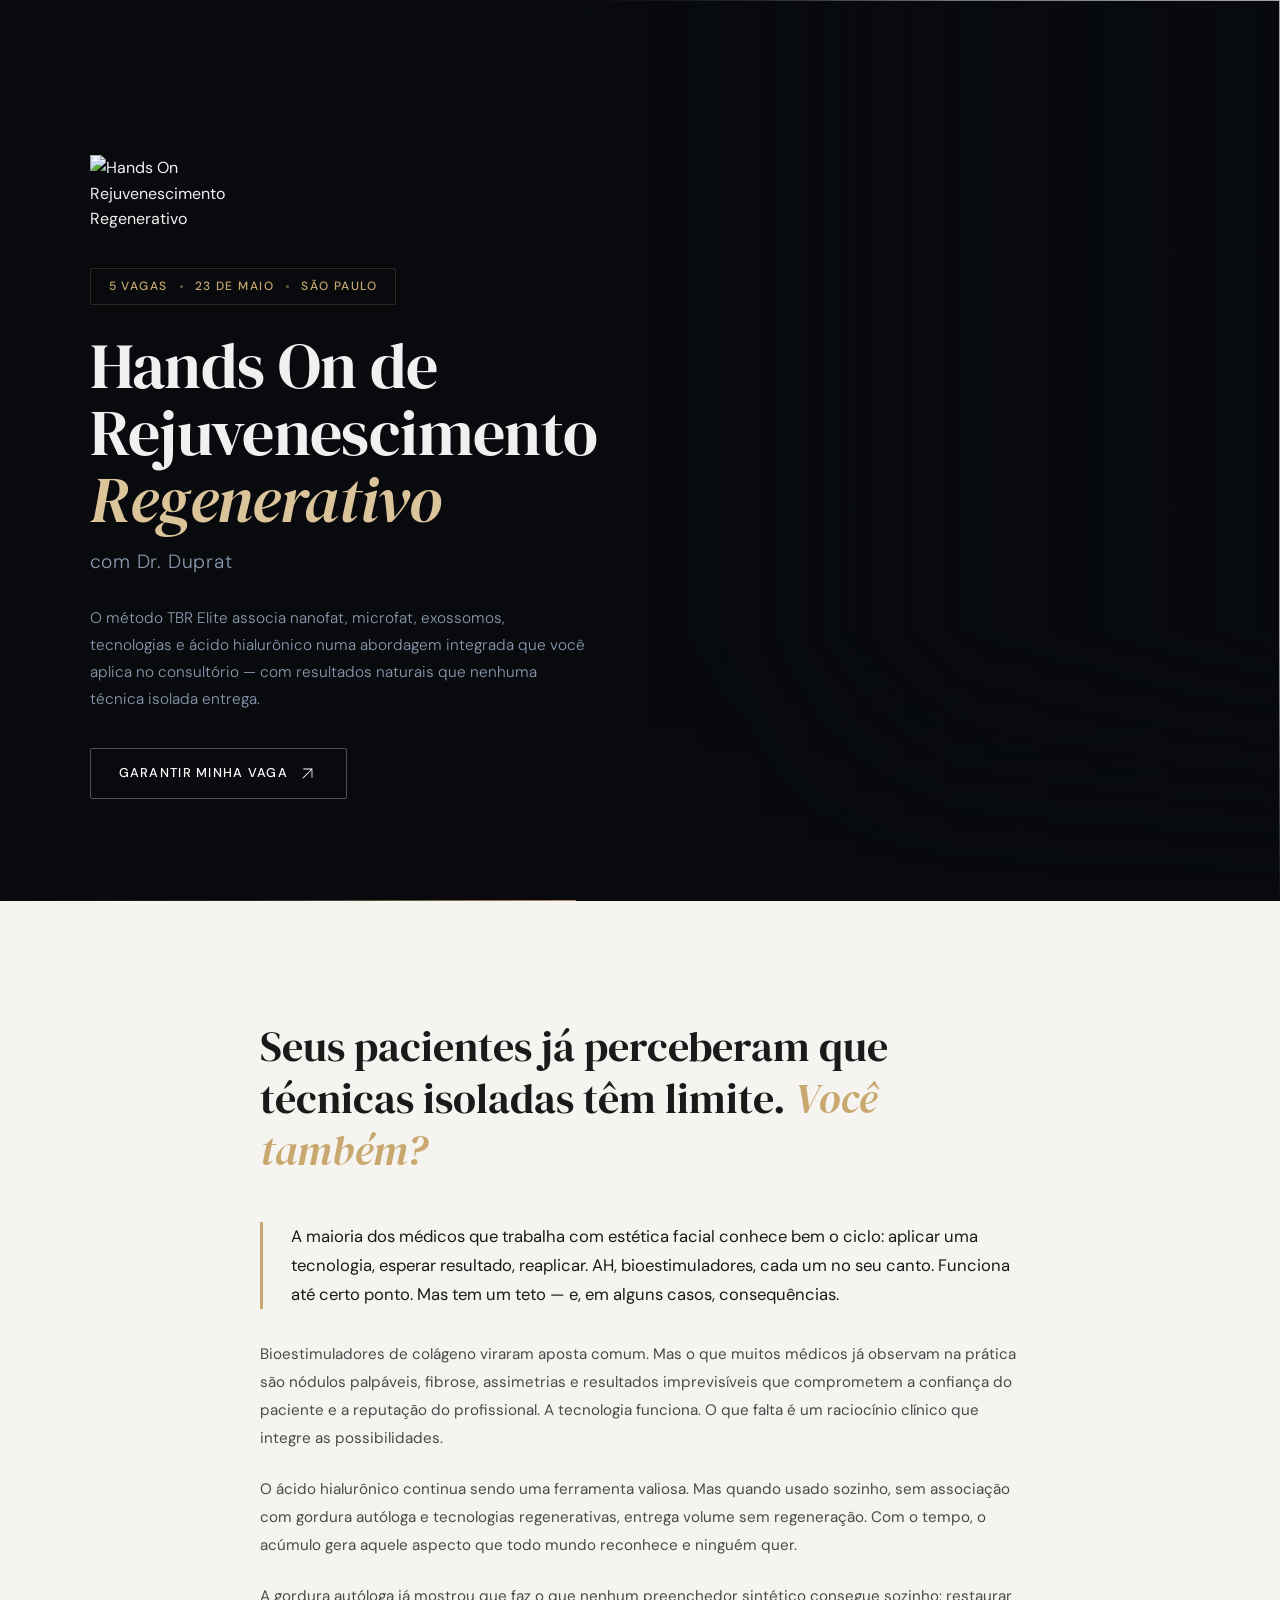
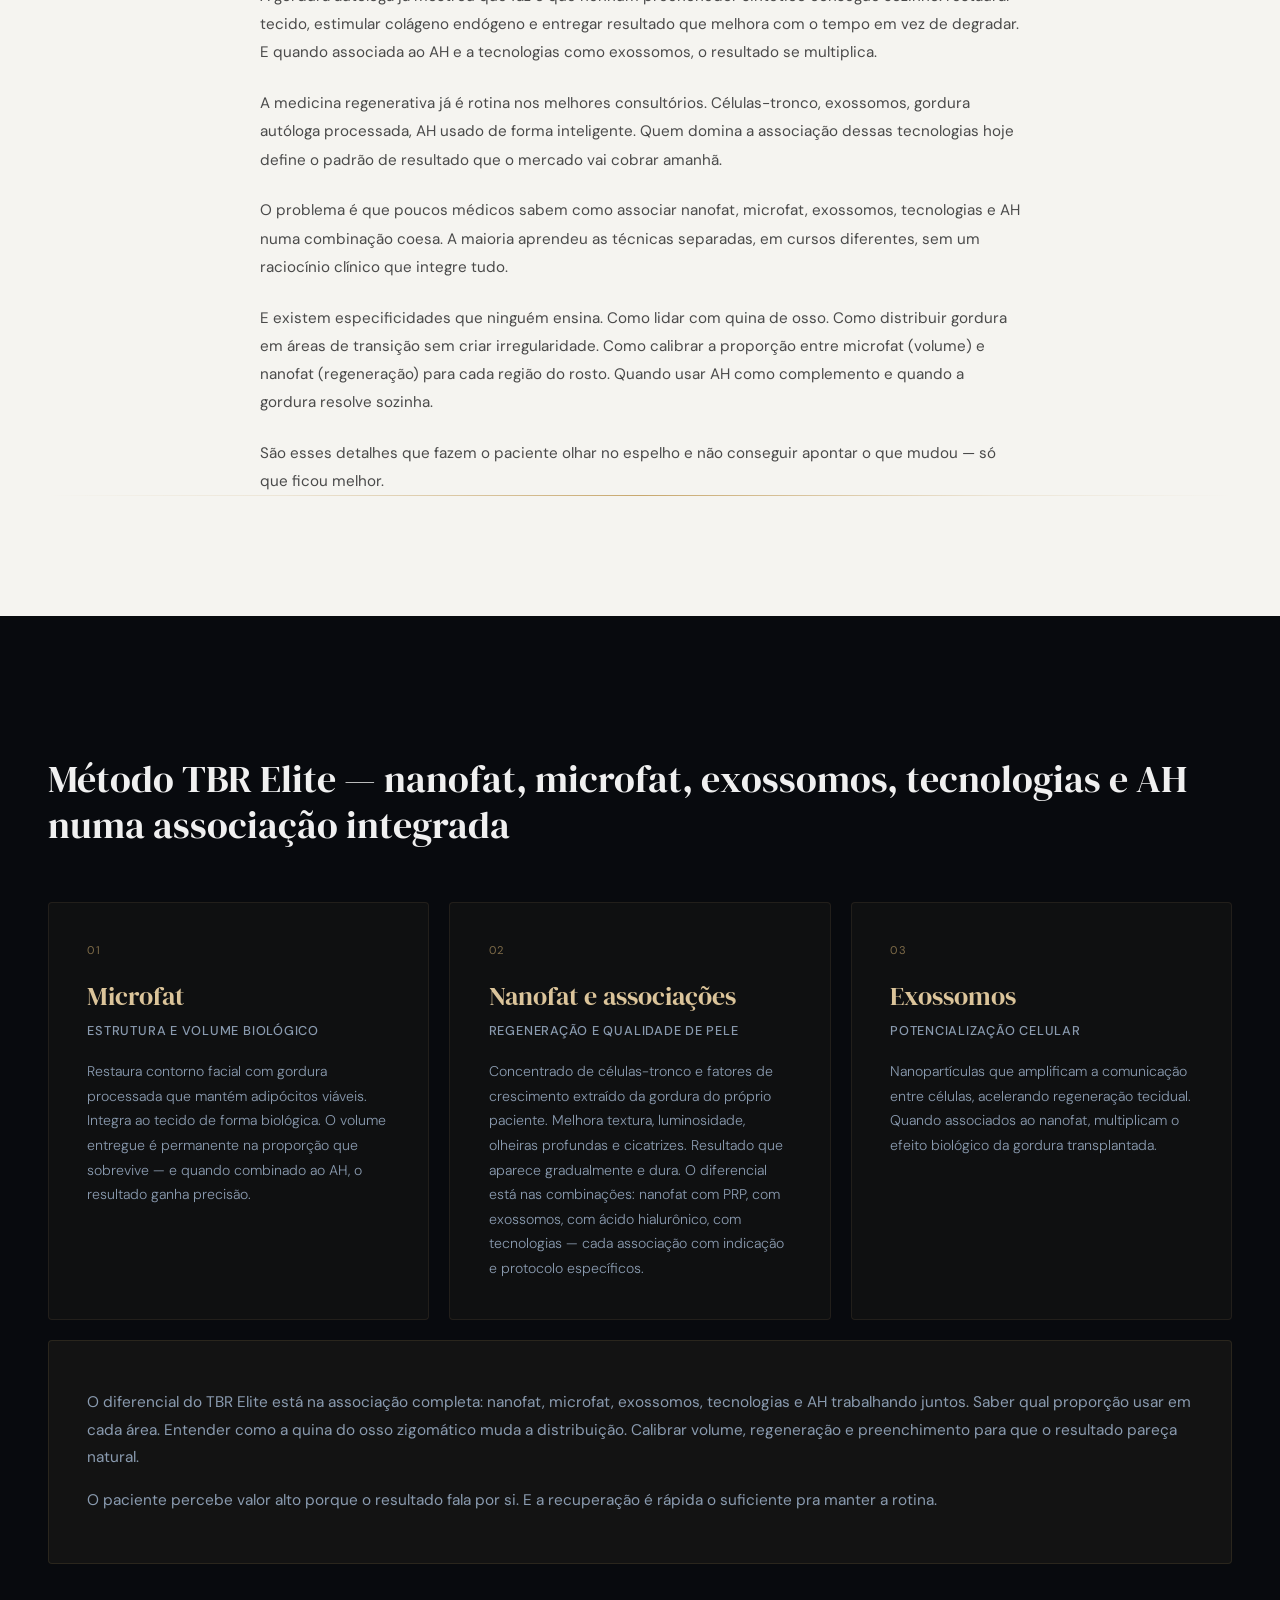
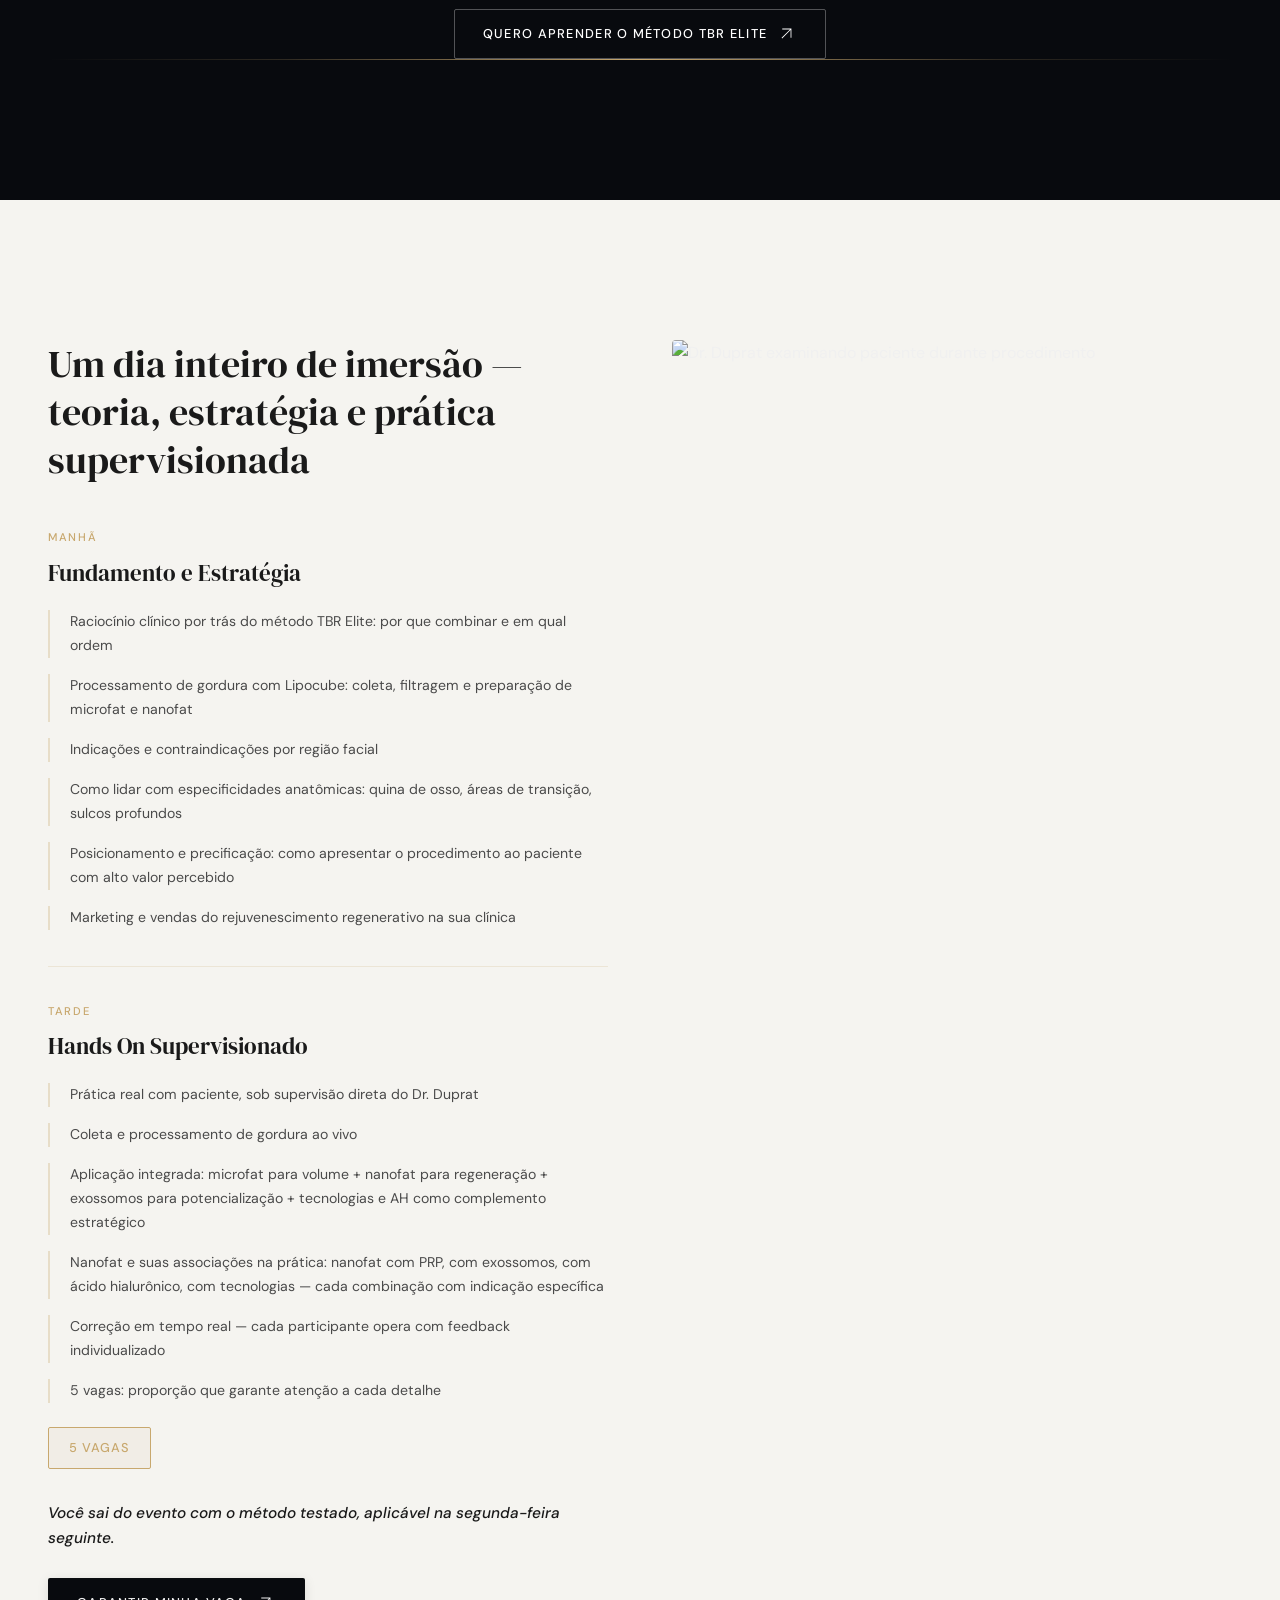
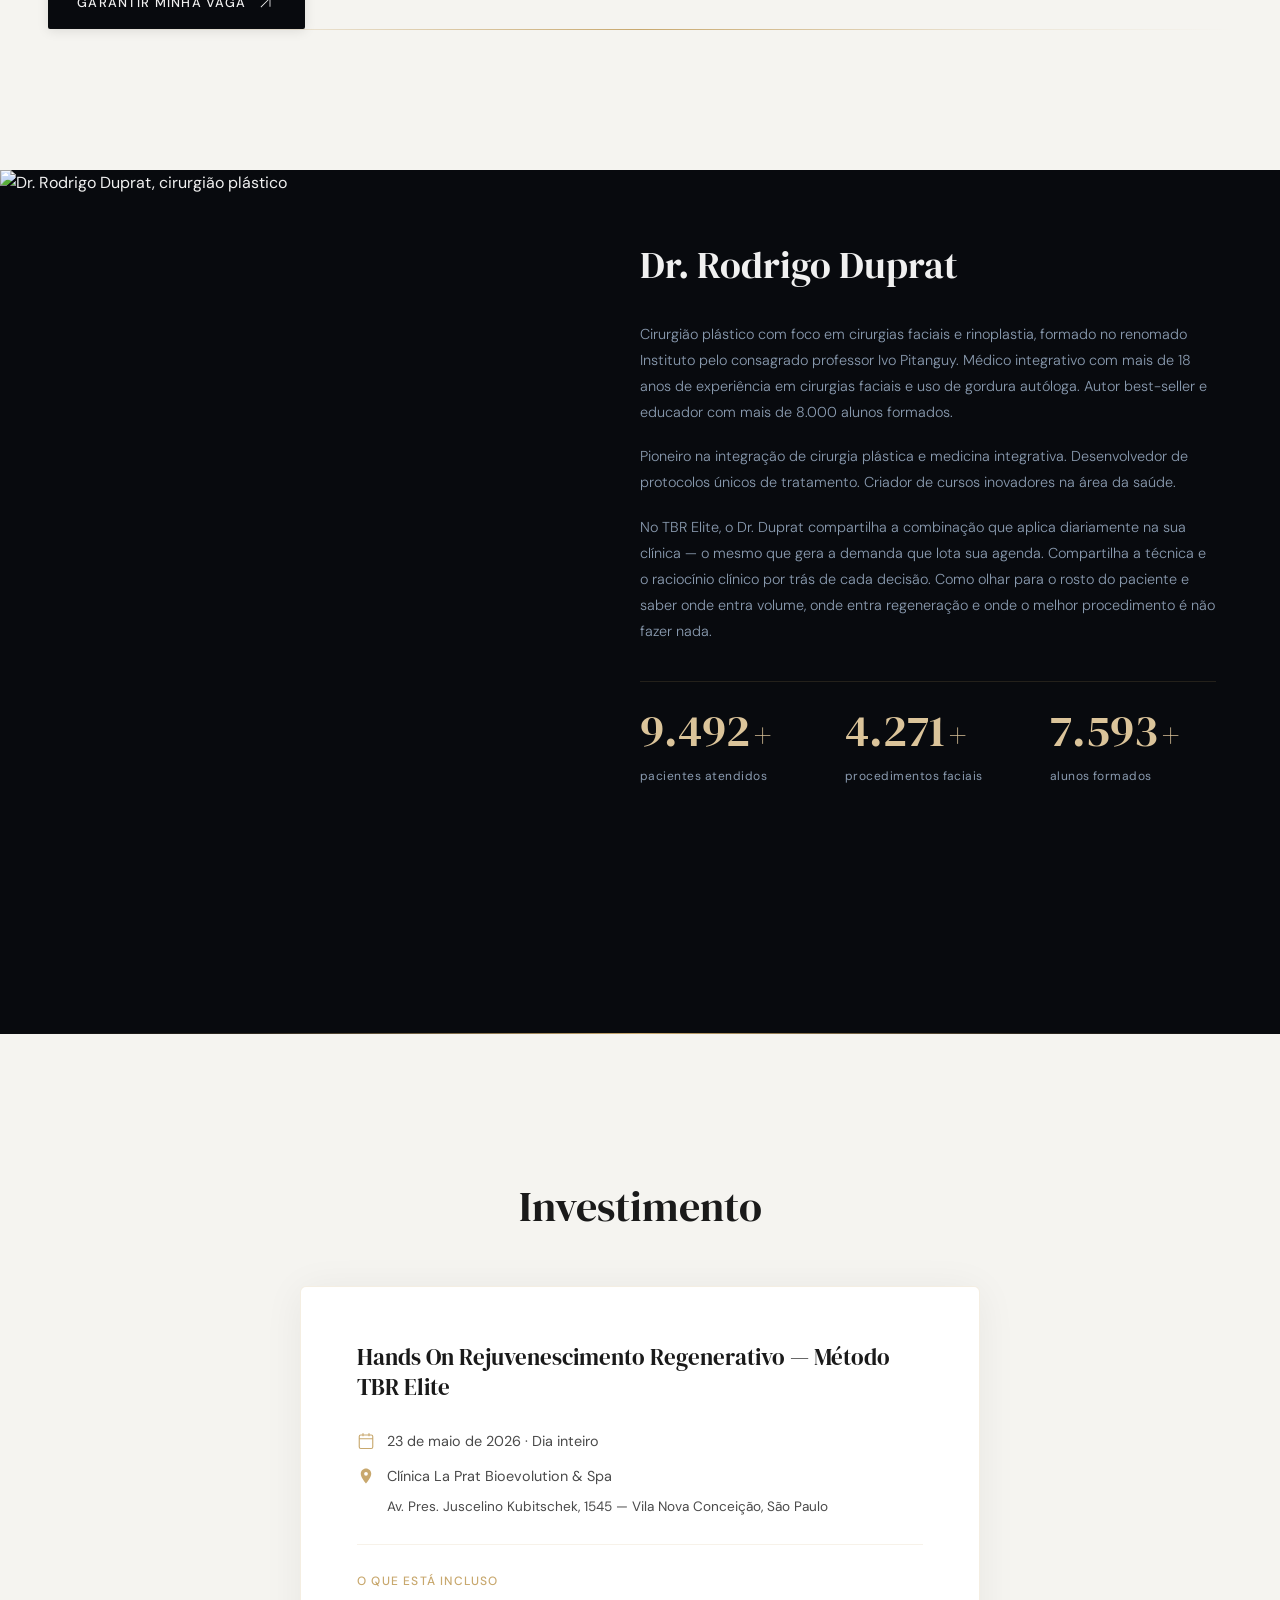
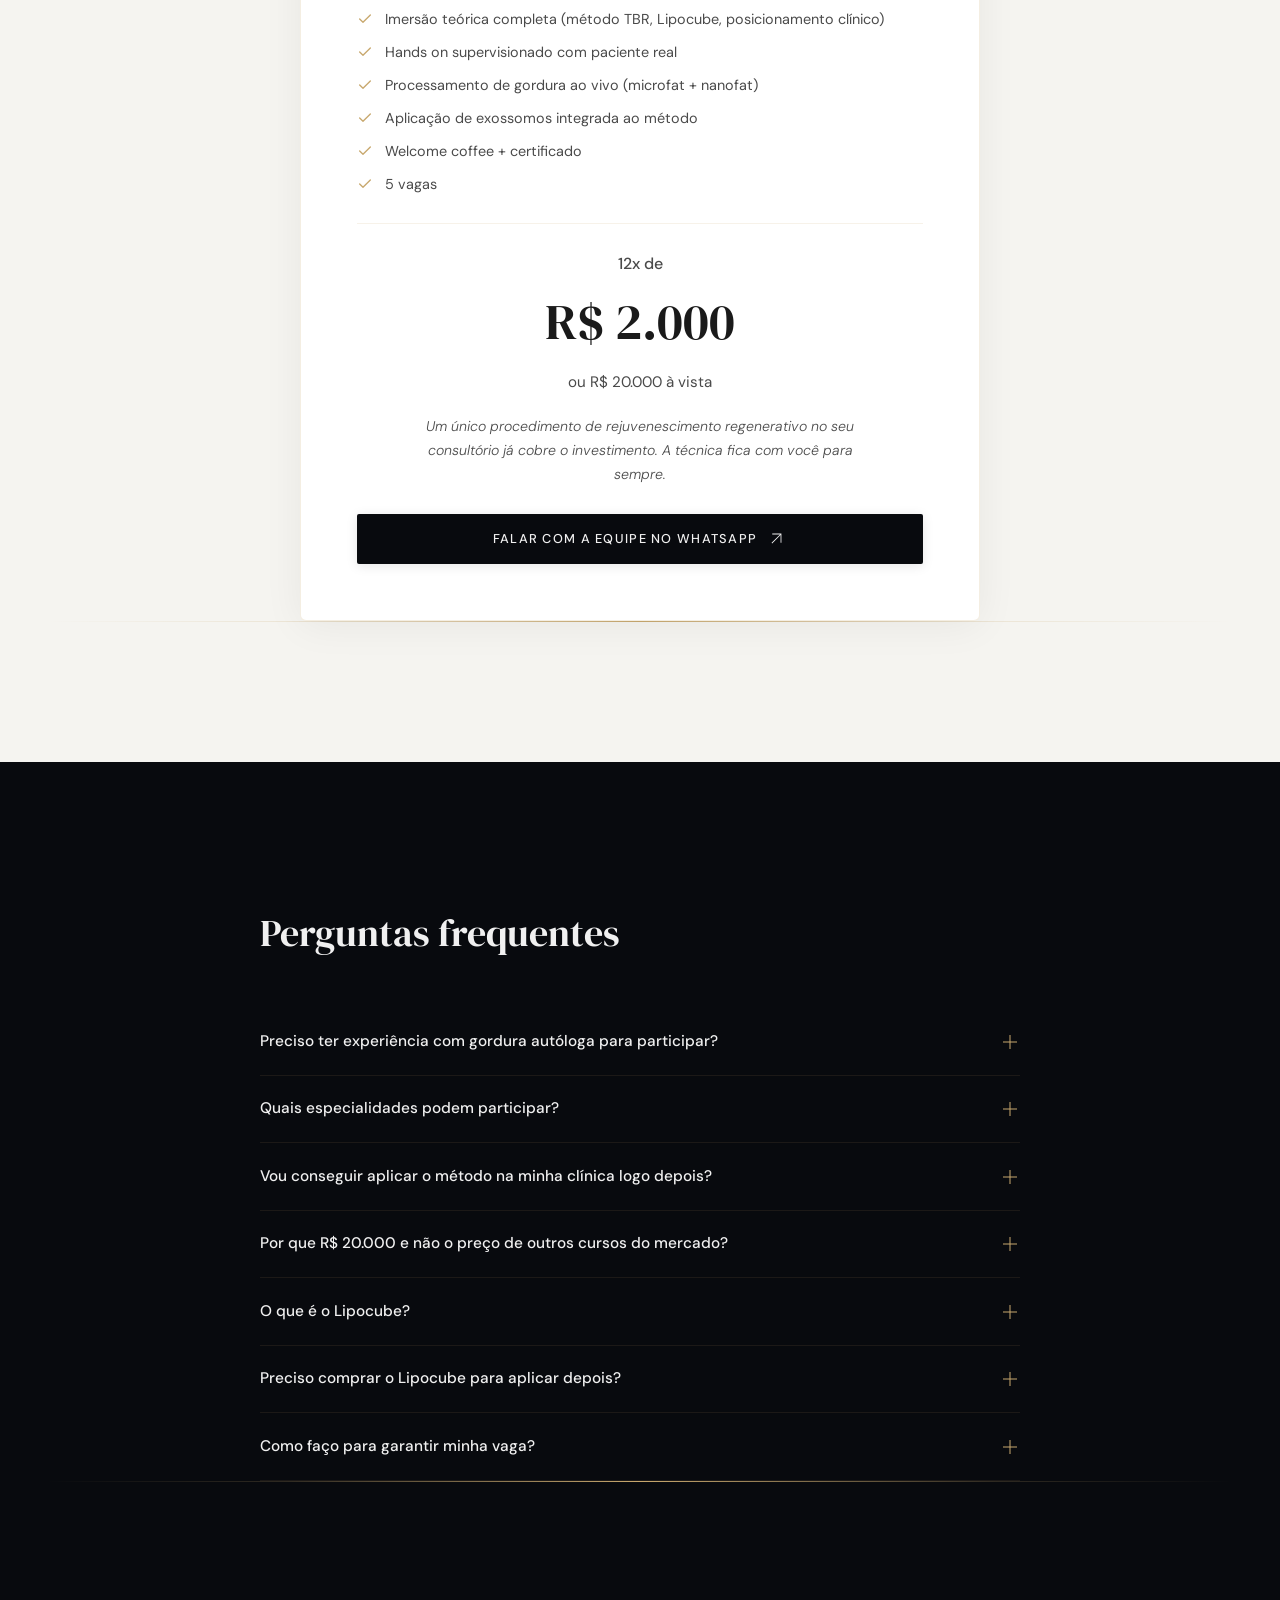
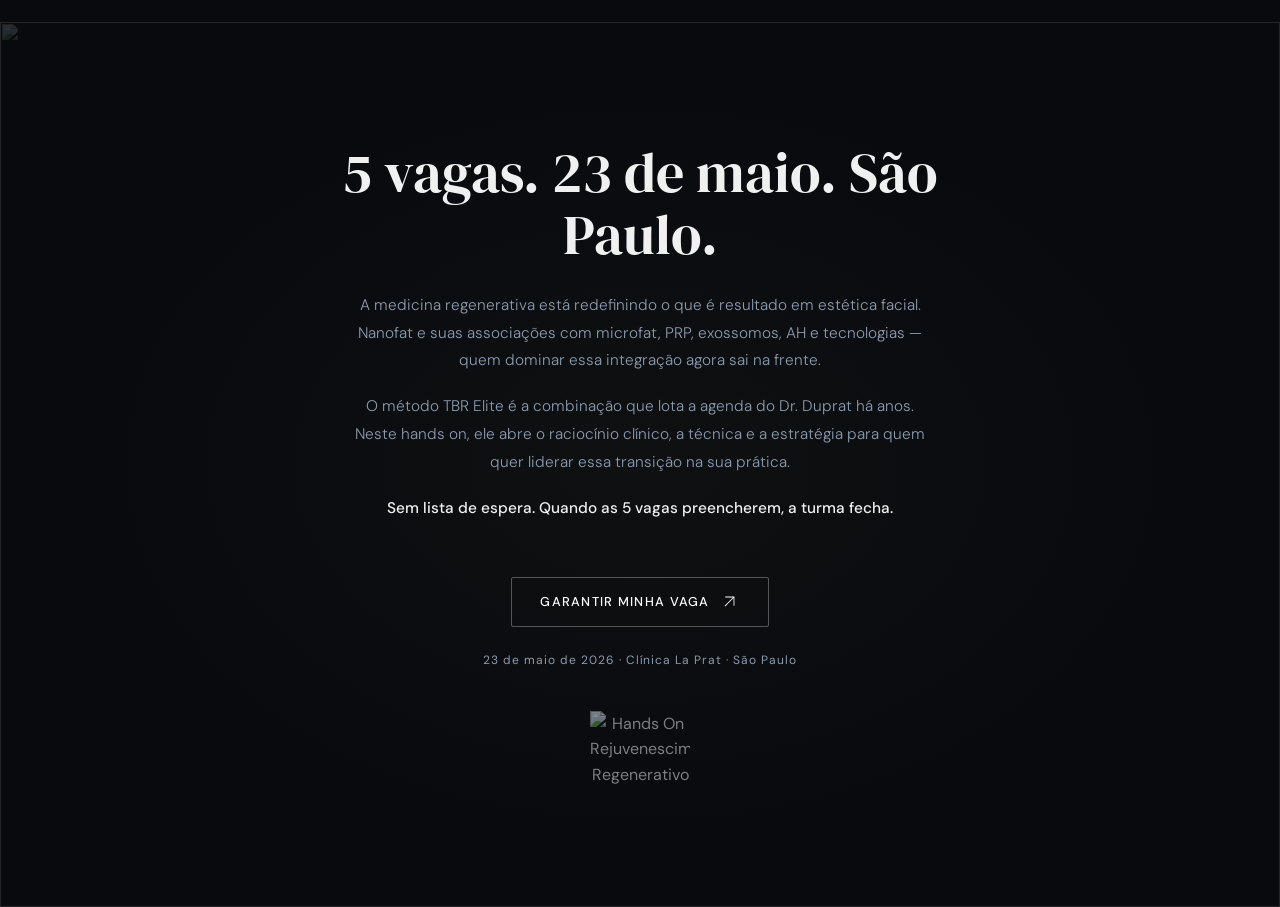
==== commit 8a2aa690: "Restaura seção de investimento em v1 e v2 + CTA hero aponta para #investimento Co-Authored-By: Claud" ====
--- a/index.html
+++ b/index.html
@@ -58,7 +58,7 @@
             O método TBR Elite associa nanofat, microfat, exossomos, tecnologias e ácido hialurônico numa abordagem integrada que você aplica no consultório — com resultados naturais que nenhuma técnica isolada entrega.
           </p>
 
-          <a href="https://api.whatsapp.com/send/?phone=5527992543518&text=Oi%2C%20estou%20muito%20interessado%20no%20Hands%20On%20do%20Dr%20Duprat%2C%20gostaria%20de%20saber%20mais&type=phone_number&app_absent=0" target="_blank" rel="noopener" class="btn btn--outline" aria-label="Falar com a equipe no WhatsApp">
+          <a href="#investimento" class="btn btn--outline" aria-label="Ver investimento">
             <span>GARANTIR MINHA VAGA</span>
             <svg width="20" height="20" viewBox="0 0 24 24" fill="none" aria-hidden="true">
               <path d="M6.19 17.29L16.29 7.21V16.5H17.29V5.5H6.29V6.5H15.58L5.5 16.6L6.19 17.29Z" fill="currentColor"/>
@@ -255,6 +255,81 @@
       <div class="section-divider"></div>
     </section>
 
+    <!-- ============ SEÇÃO 6: INVESTIMENTO ============ -->
+    <section class="investimento" id="investimento">
+      <div class="investimento__container">
+
+        <h2 class="investimento__headline" data-aos="fade-up">Investimento</h2>
+
+        <div class="investimento__card" data-aos="fade-up" data-aos-delay="100">
+
+          <h3 class="investimento__card-title">Hands On Rejuvenescimento Regenerativo — Método TBR Elite</h3>
+
+          <div class="investimento__info">
+            <div class="investimento__info-item">
+              <svg width="18" height="18" viewBox="0 0 24 24" fill="none" aria-hidden="true"><path d="M8 2v3M16 2v3M3 9h18M5 4h14a2 2 0 012 2v14a2 2 0 01-2 2H5a2 2 0 01-2-2V6a2 2 0 012-2z" stroke="currentColor" stroke-width="1.5" stroke-linecap="round" stroke-linejoin="round"/></svg>
+              <span>23 de maio de 2026 · Dia inteiro</span>
+            </div>
+            <div class="investimento__info-item">
+              <svg width="18" height="18" viewBox="0 0 24 24" fill="none" aria-hidden="true"><path d="M12 2C8.13 2 5 5.13 5 9c0 5.25 7 13 7 13s7-7.75 7-13c0-3.87-3.13-7-7-7zm0 9.5a2.5 2.5 0 110-5 2.5 2.5 0 010 5z" fill="currentColor"/></svg>
+              <span>Clínica La Prat Bioevolution &amp; Spa</span>
+            </div>
+            <div class="investimento__info-item investimento__info-item--address">
+              <span>Av. Pres. Juscelino Kubitschek, 1545 — Vila Nova Conceição, São Paulo</span>
+            </div>
+          </div>
+
+          <hr class="investimento__sep">
+
+          <span class="investimento__incluso-label">O QUE ESTÁ INCLUSO</span>
+          <ul class="investimento__incluso-lista">
+            <li>
+              <svg width="16" height="16" viewBox="0 0 24 24" fill="none" aria-hidden="true"><path d="M20 6L9 17l-5-5" stroke="currentColor" stroke-width="2" stroke-linecap="round" stroke-linejoin="round"/></svg>
+              <span>Imersão teórica completa (método TBR, Lipocube, posicionamento clínico)</span>
+            </li>
+            <li>
+              <svg width="16" height="16" viewBox="0 0 24 24" fill="none" aria-hidden="true"><path d="M20 6L9 17l-5-5" stroke="currentColor" stroke-width="2" stroke-linecap="round" stroke-linejoin="round"/></svg>
+              <span>Hands on supervisionado com paciente real</span>
+            </li>
+            <li>
+              <svg width="16" height="16" viewBox="0 0 24 24" fill="none" aria-hidden="true"><path d="M20 6L9 17l-5-5" stroke="currentColor" stroke-width="2" stroke-linecap="round" stroke-linejoin="round"/></svg>
+              <span>Processamento de gordura ao vivo (microfat + nanofat)</span>
+            </li>
+            <li>
+              <svg width="16" height="16" viewBox="0 0 24 24" fill="none" aria-hidden="true"><path d="M20 6L9 17l-5-5" stroke="currentColor" stroke-width="2" stroke-linecap="round" stroke-linejoin="round"/></svg>
+              <span>Aplicação de exossomos integrada ao método</span>
+            </li>
+            <li>
+              <svg width="16" height="16" viewBox="0 0 24 24" fill="none" aria-hidden="true"><path d="M20 6L9 17l-5-5" stroke="currentColor" stroke-width="2" stroke-linecap="round" stroke-linejoin="round"/></svg>
+              <span>Welcome coffee + certificado</span>
+            </li>
+            <li>
+              <svg width="16" height="16" viewBox="0 0 24 24" fill="none" aria-hidden="true"><path d="M20 6L9 17l-5-5" stroke="currentColor" stroke-width="2" stroke-linecap="round" stroke-linejoin="round"/></svg>
+              <span>5 vagas</span>
+            </li>
+          </ul>
+
+          <hr class="investimento__sep">
+
+          <div class="investimento__preco">
+            <span class="investimento__preco-parcela-prefix">12x de</span>
+            <span class="investimento__preco-valor">R$ 2.000</span>
+            <span class="investimento__preco-avista">ou R$ 20.000 à vista</span>
+          </div>
+
+          <p class="investimento__argumento">Um único procedimento de rejuvenescimento regenerativo no seu consultório já cobre o investimento. A técnica fica com você para sempre.</p>
+
+          <a href="https://api.whatsapp.com/send/?phone=5527992543518&text=Oi%2C%20estou%20muito%20interessado%20no%20Hands%20On%20do%20Dr%20Duprat%2C%20gostaria%20de%20saber%20mais&type=phone_number&app_absent=0" target="_blank" rel="noopener" class="btn btn--outline btn--dark btn--full" aria-label="Falar com a equipe no WhatsApp">
+            <span>FALAR COM A EQUIPE NO WHATSAPP</span>
+            <svg width="20" height="20" viewBox="0 0 24 24" fill="none" aria-hidden="true">
+              <path d="M6.19 17.29L16.29 7.21V16.5H17.29V5.5H6.29V6.5H15.58L5.5 16.6L6.19 17.29Z" fill="currentColor"/>
+            </svg>
+          </a>
+
+        </div>
+      </div>
+      <div class="section-divider"></div>
+    </section>
 
     <!-- ============ SEÇÃO 7: FAQ ============ -->
     <section class="faq" id="faq">
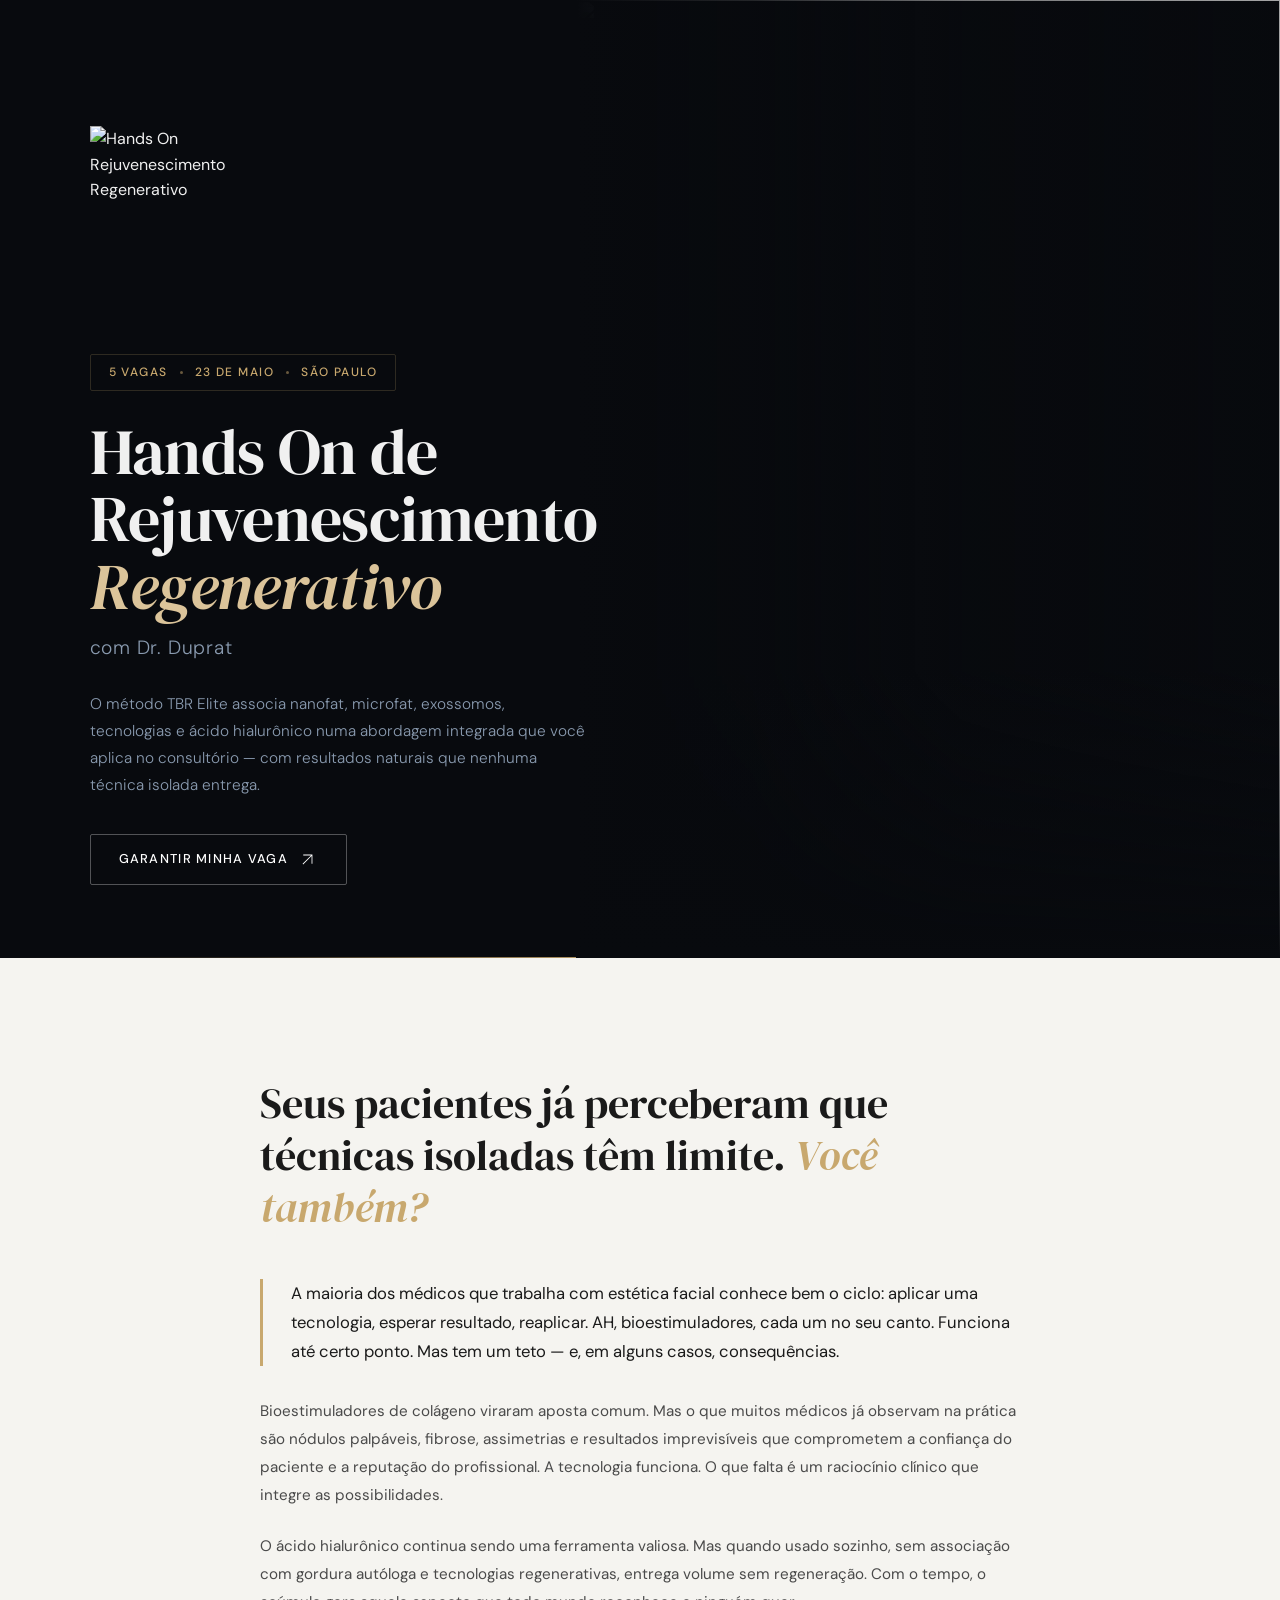
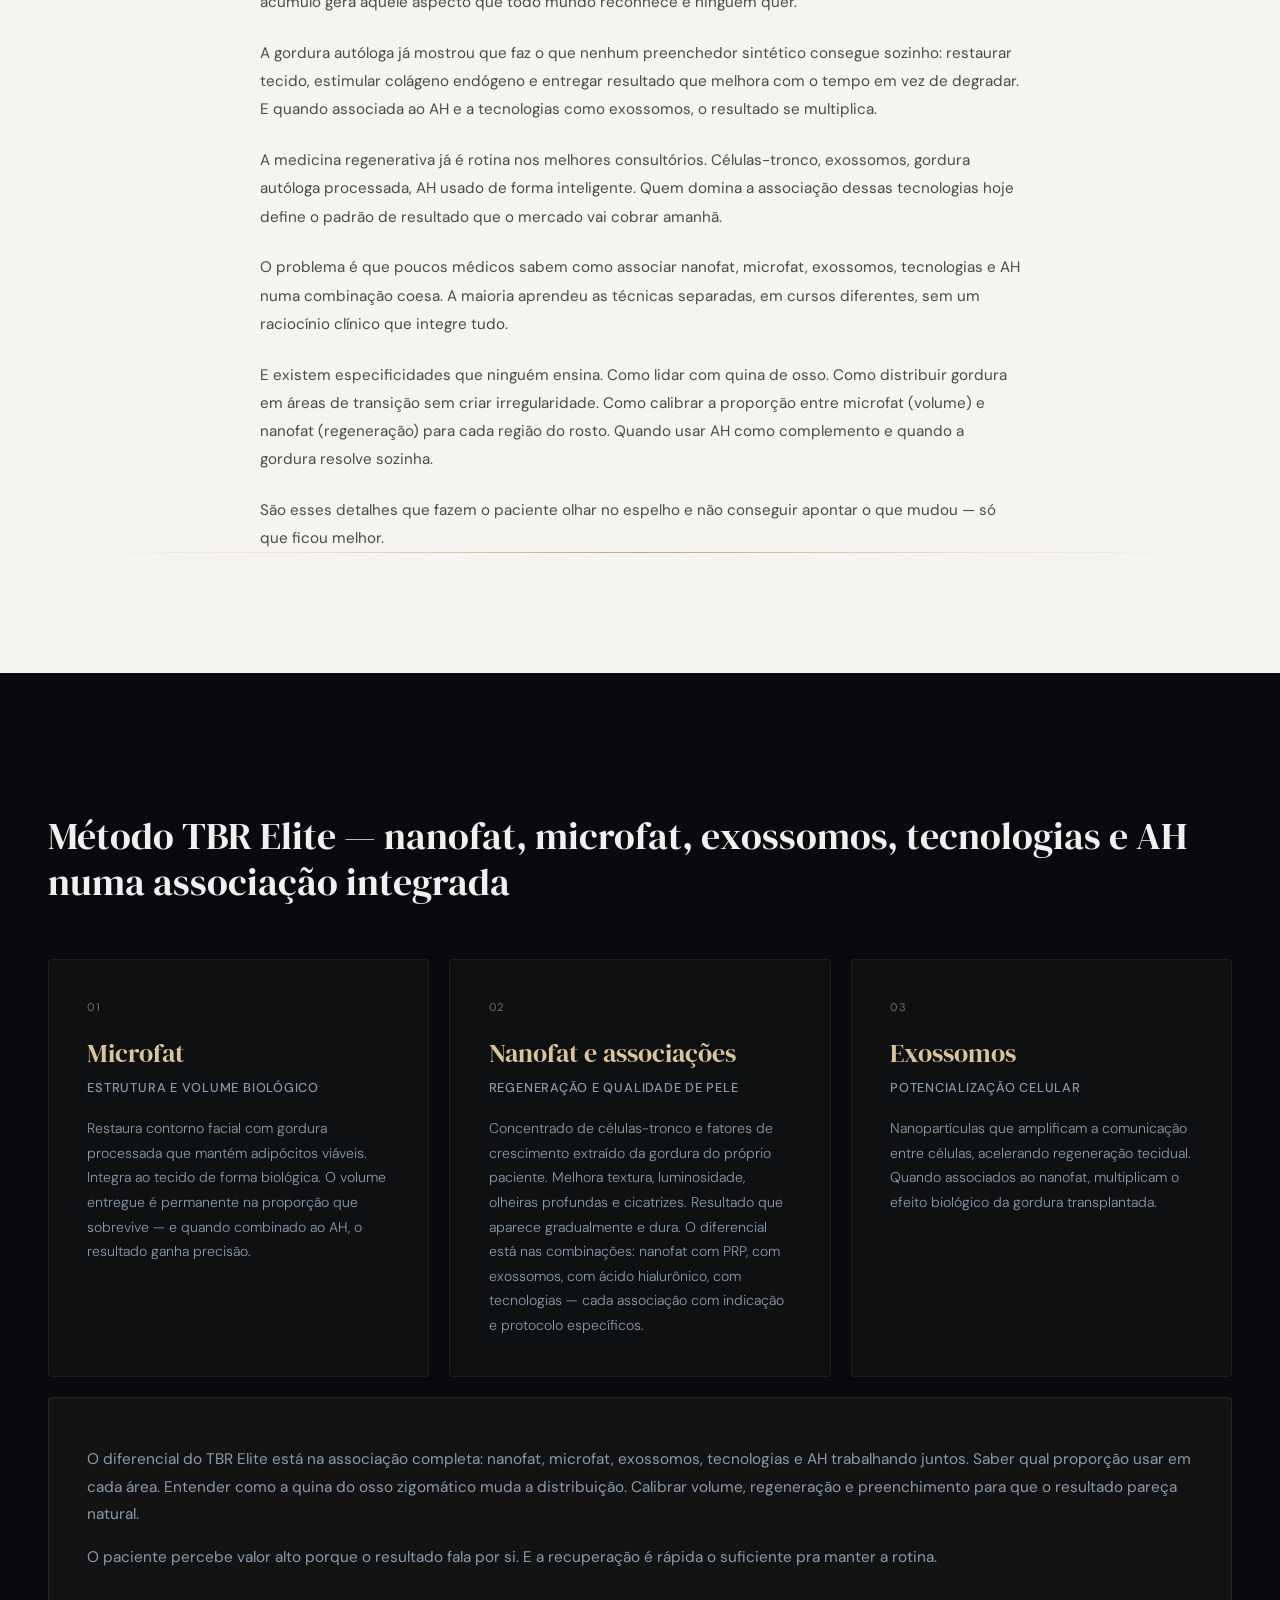
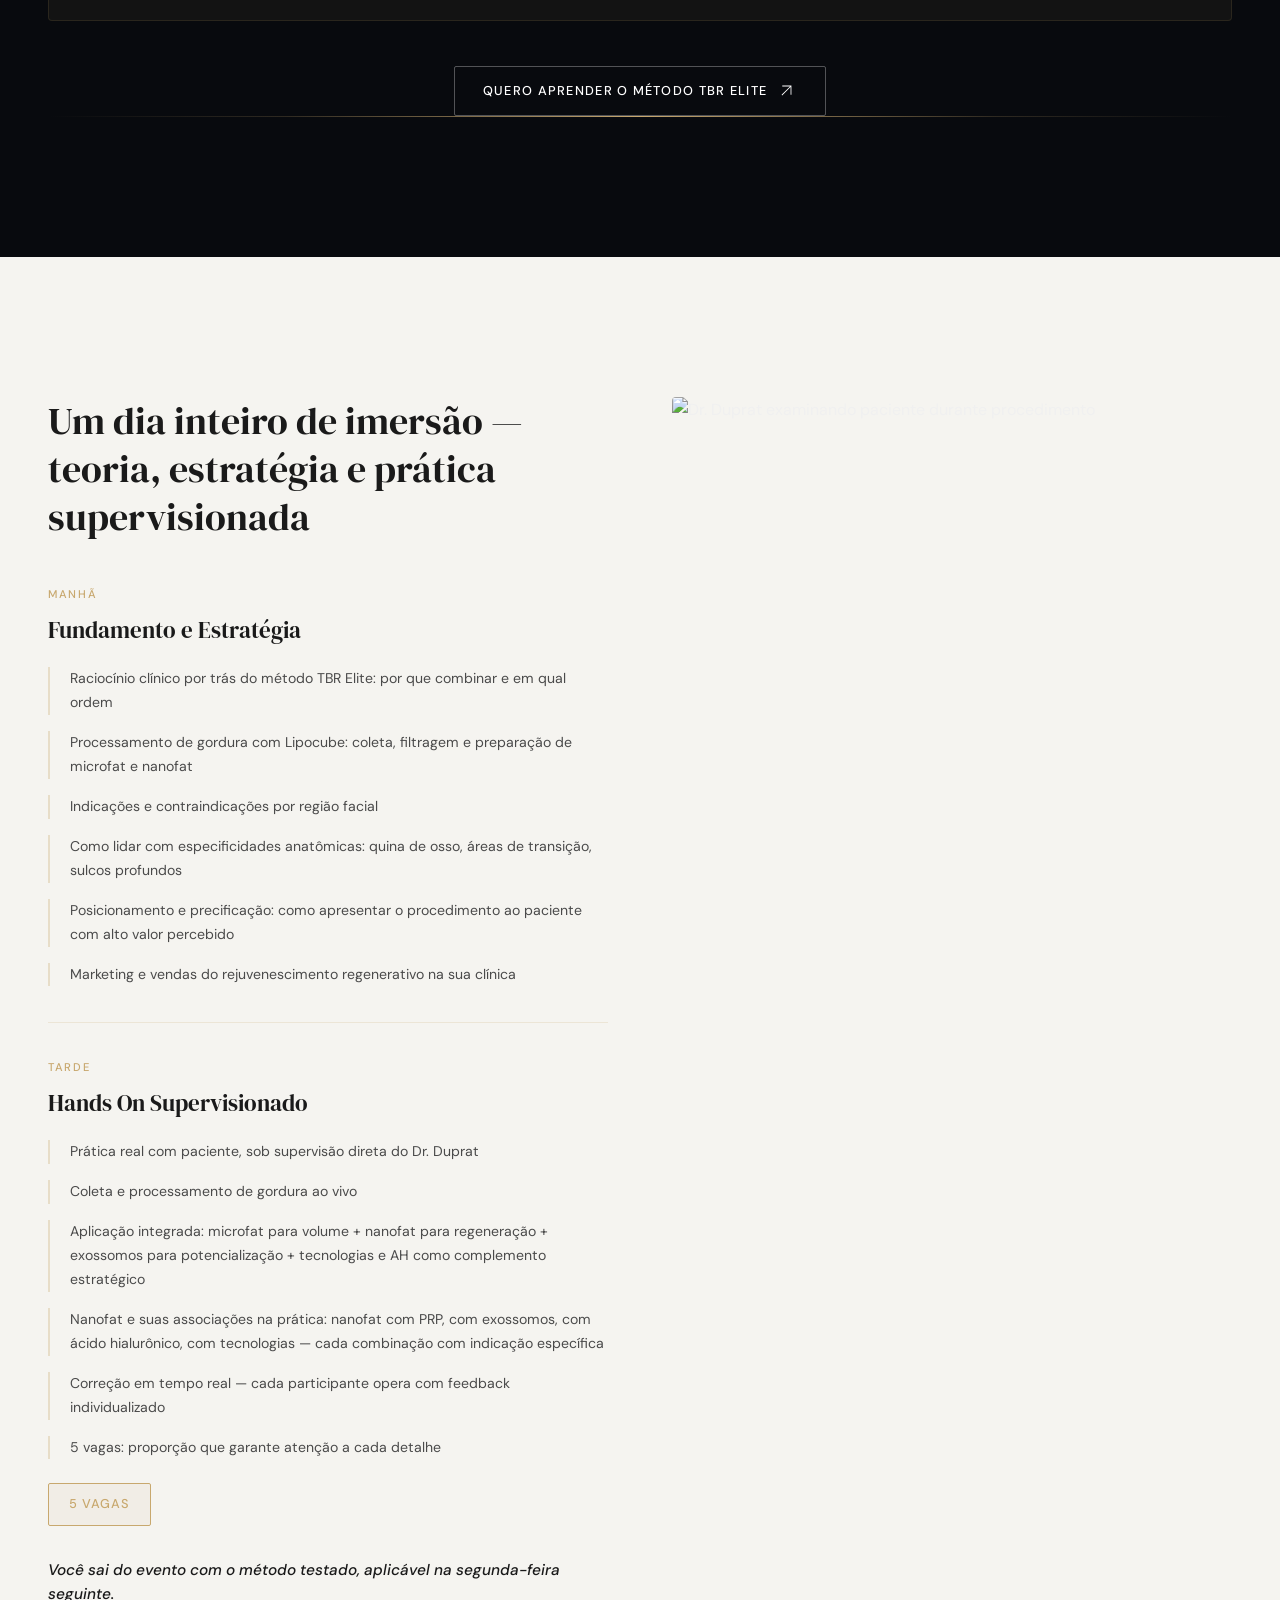
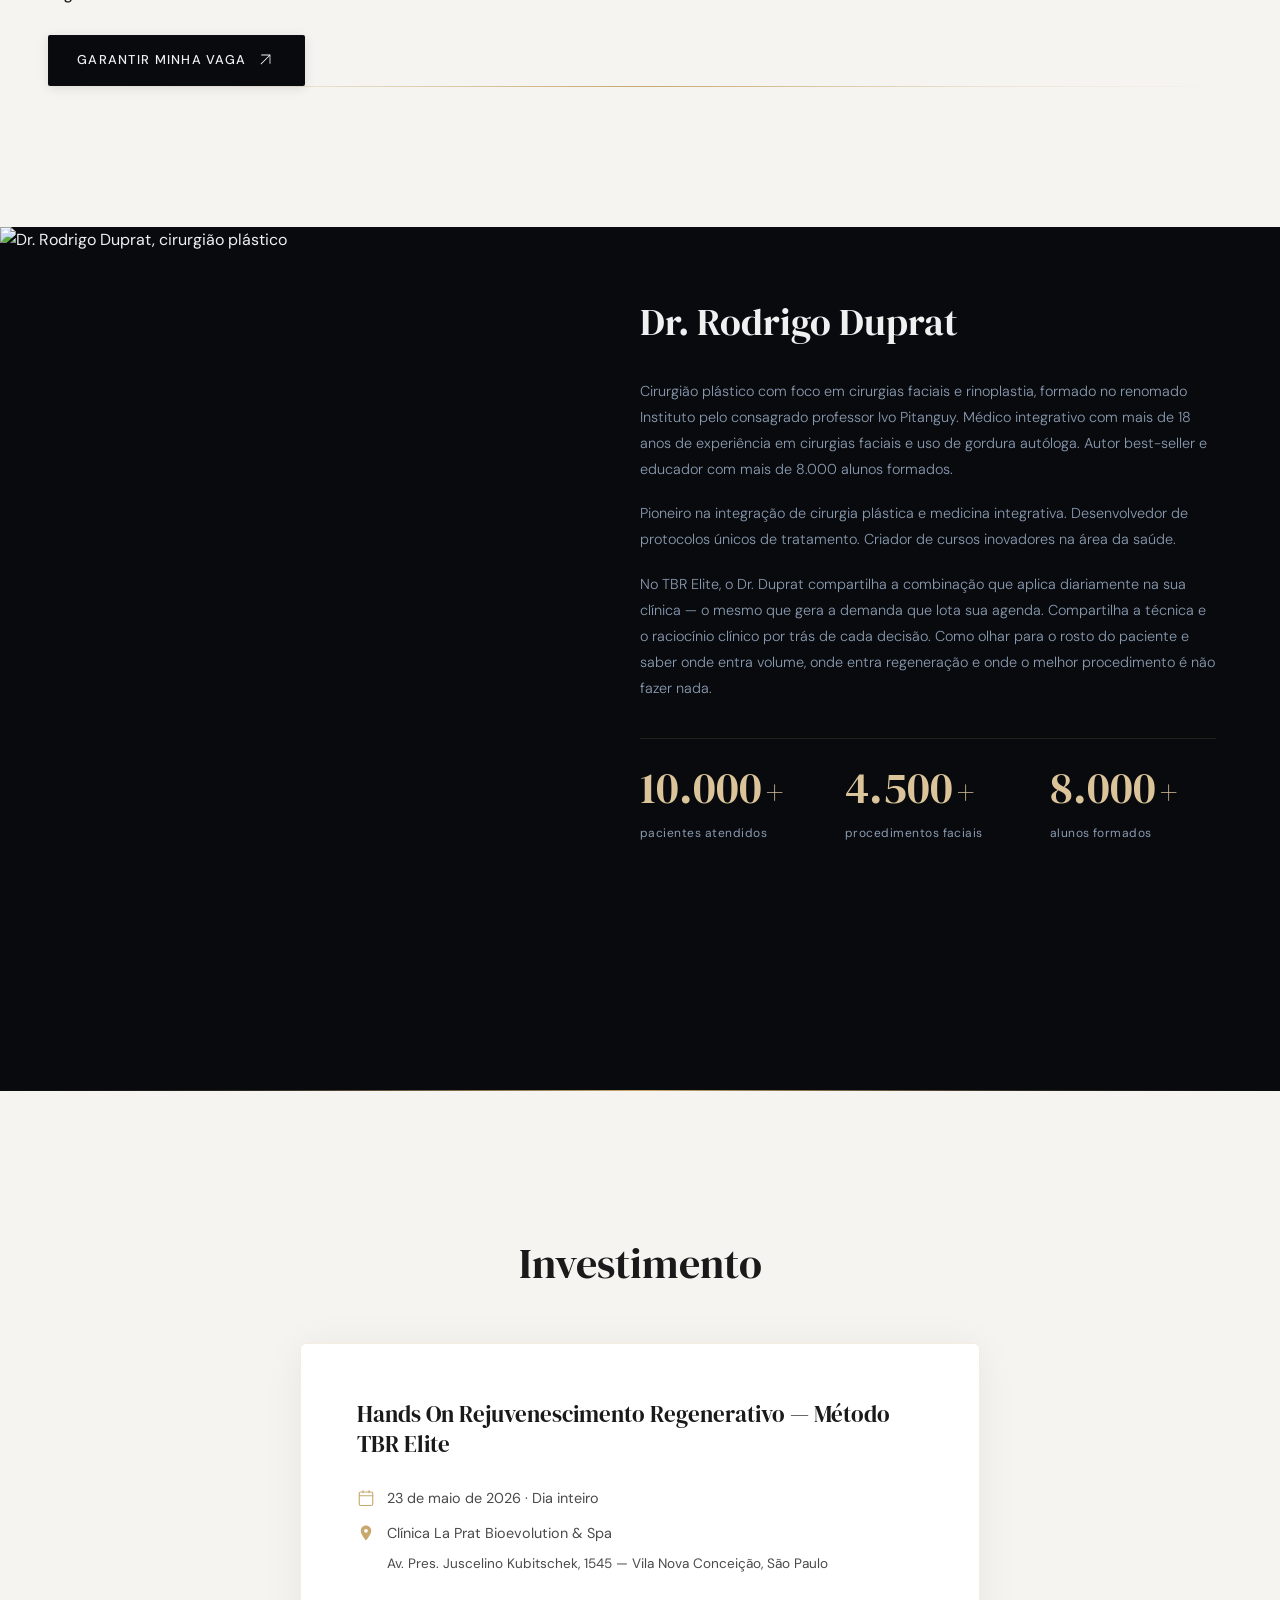
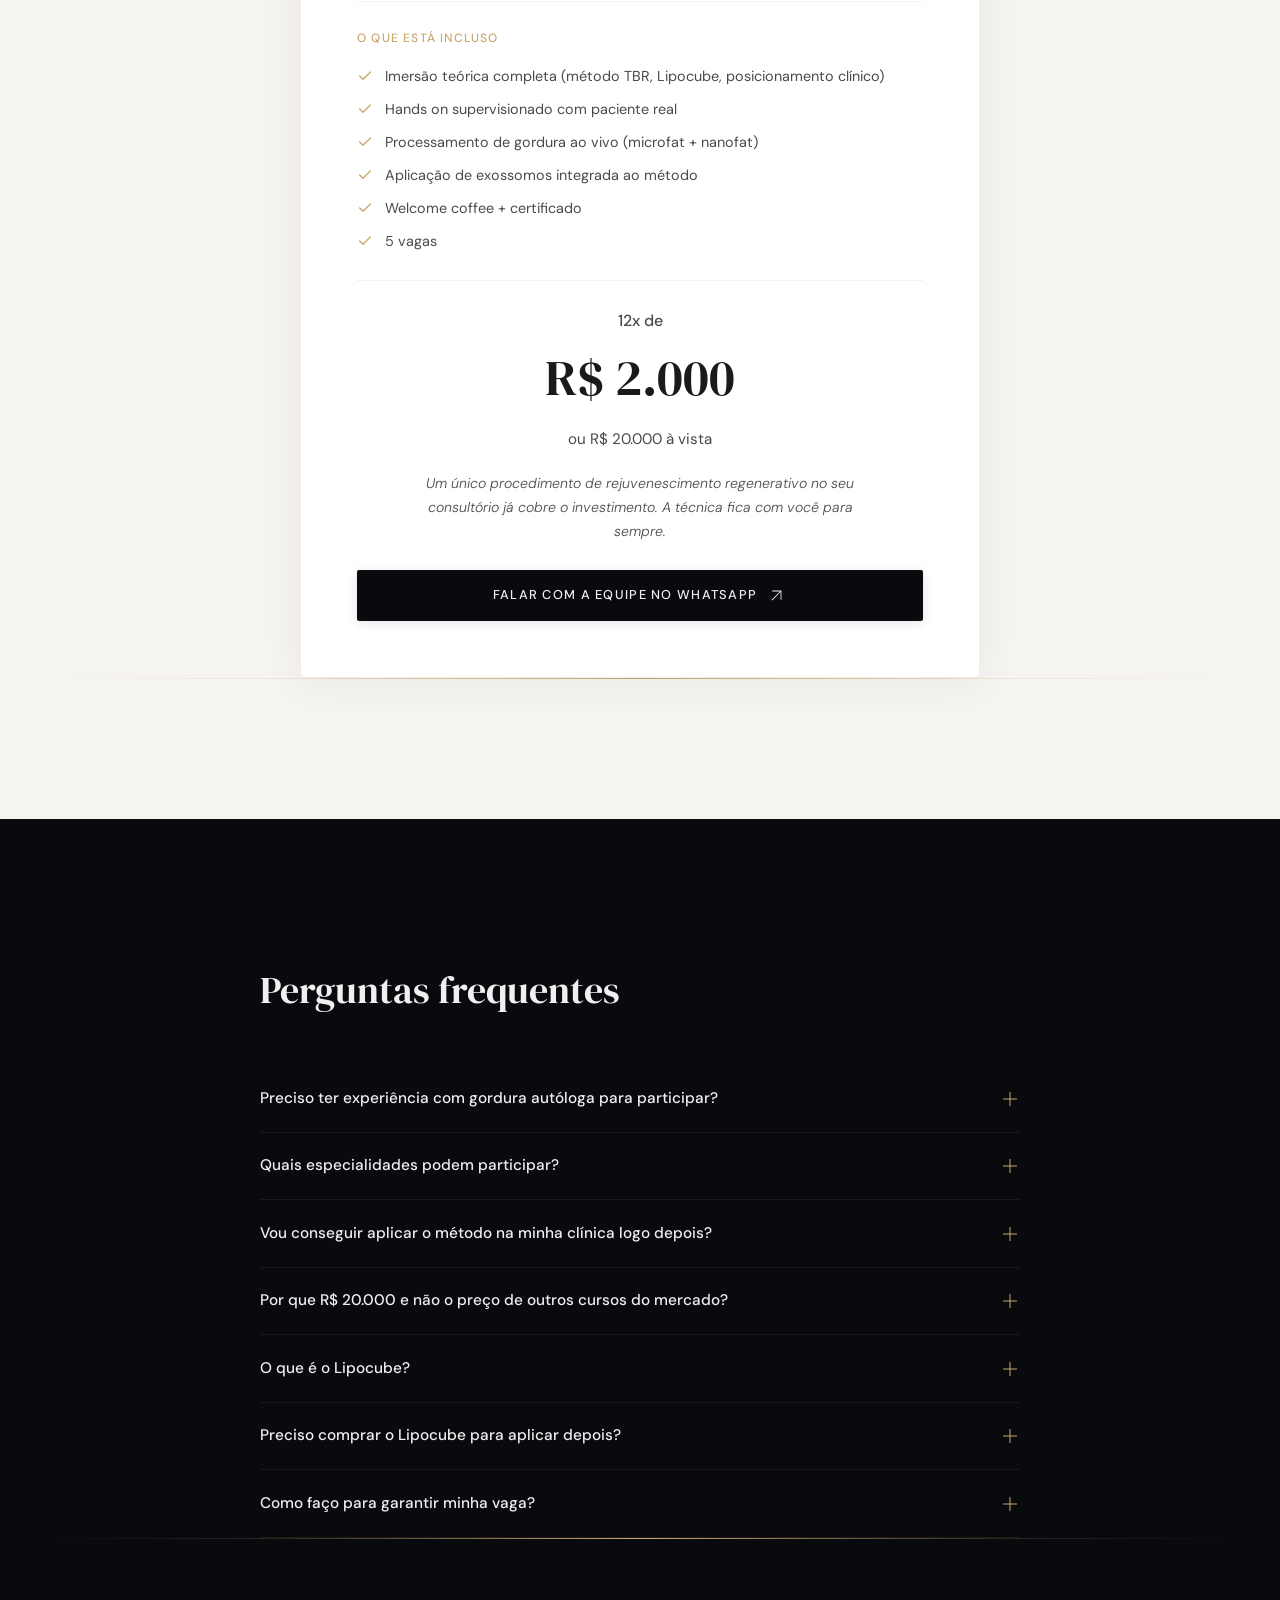
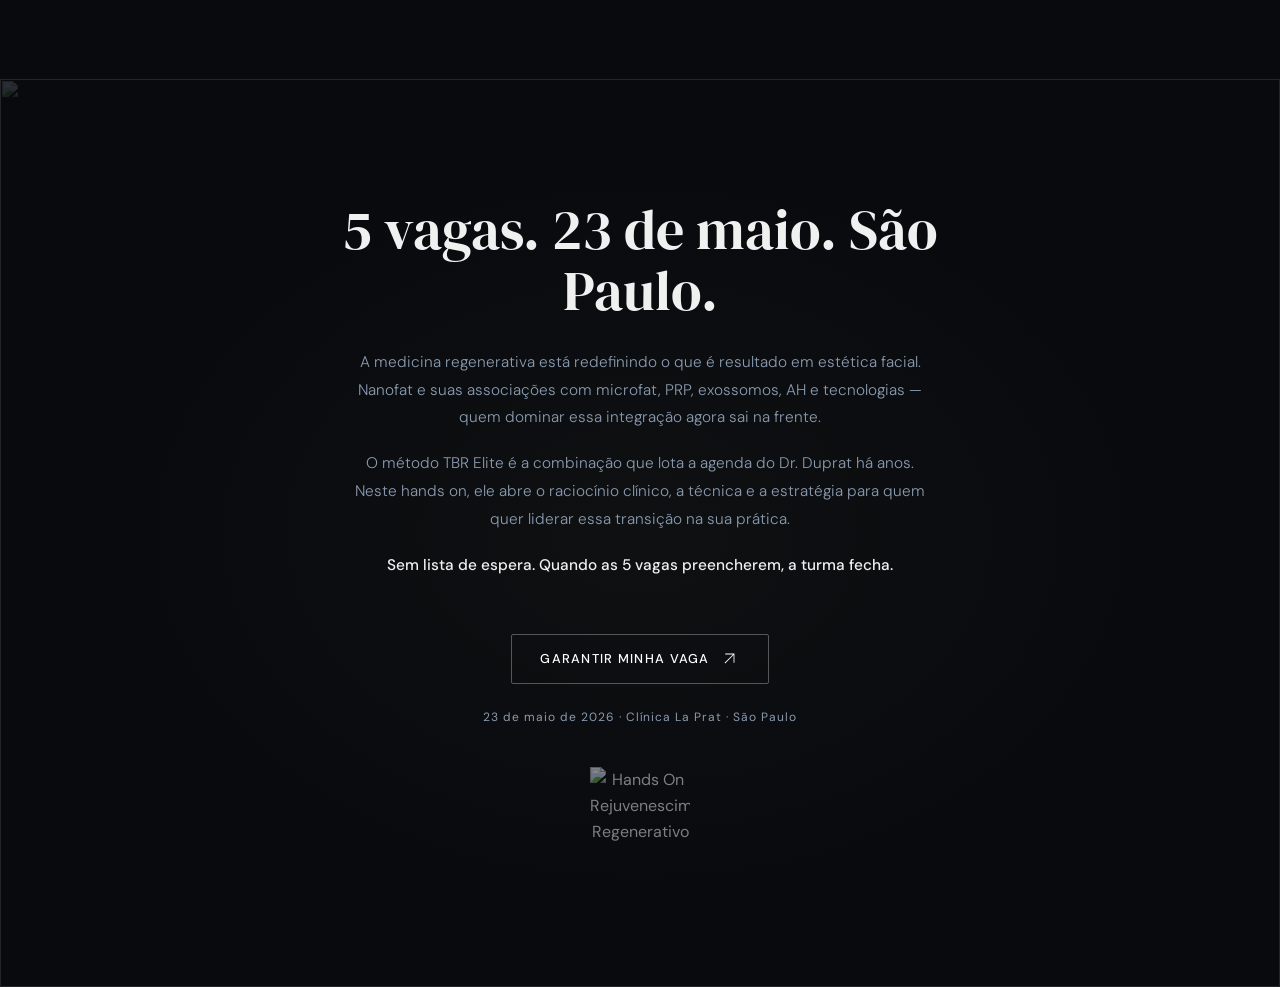
==== commit 7189df89: "Performance: Netlify CDN no v2, preload hero, defer GTM/AOS, fetchpriority, dns-prefetch - V2: resta" ====
--- a/index.html
+++ b/index.html
@@ -7,15 +7,30 @@
   <meta name="description" content="Hands-on presencial com Dr. Duprat. Método TBR Elite: nanofat e suas associações com microfat, PRP, exossomos, AH e tecnologias. 5 vagas. 23 de maio. São Paulo.">
   <link rel="preconnect" href="https://fonts.googleapis.com">
   <link rel="preconnect" href="https://fonts.gstatic.com" crossorigin>
+  <link rel="dns-prefetch" href="//www.googletagmanager.com">
+  <link rel="dns-prefetch" href="//connect.facebook.net">
+  <link rel="dns-prefetch" href="//unpkg.com">
+  <link rel="preload" as="image" fetchpriority="high" href="/.netlify/images?url=/images/fotos/Rodrigo%20Duprat%20ESSENSES%202025%2015_.jpg&w=1400&q=80">
   <link href="https://fonts.googleapis.com/css2?family=DM+Sans:ital,opsz,wght@0,9..40,300;0,9..40,400;0,9..40,500;1,9..40,300;1,9..40,400&family=DM+Serif+Display:ital@0;1&display=swap" rel="stylesheet">
   <link href="https://unpkg.com/aos@2.3.1/dist/aos.css" rel="stylesheet">
-  <link rel="stylesheet" href="style.css?v=4">
-  <!-- Google Tag Manager -->
-  <script>(function(w,d,s,l,i){w[l]=w[l]||[];w[l].push({'gtm.start':
-  new Date().getTime(),event:'gtm.js'});var f=d.getElementsByTagName(s)[0],
-  j=d.createElement(s),dl=l!='dataLayer'?'&l='+l:'';j.async=true;j.src=
-  'https://www.googletagmanager.com/gtm.js?id='+i+dl;f.parentNode.insertBefore(j,f);
-  })(window,document,'script','dataLayer','GTM-PQVGVSZ');</script>
+  <link rel="stylesheet" href="style.css?v=5">
+  <!-- Google Tag Manager (deferred via requestIdleCallback) -->
+  <script>
+    (function(){
+      function loadGTM(){
+        (function(w,d,s,l,i){w[l]=w[l]||[];w[l].push({'gtm.start':
+        new Date().getTime(),event:'gtm.js'});var f=d.getElementsByTagName(s)[0],
+        j=d.createElement(s),dl=l!='dataLayer'?'&l='+l:'';j.async=true;j.src=
+        'https://www.googletagmanager.com/gtm.js?id='+i+dl;f.parentNode.insertBefore(j,f);
+        })(window,document,'script','dataLayer','GTM-PQVGVSZ');
+      }
+      if('requestIdleCallback' in window){
+        requestIdleCallback(loadGTM,{timeout:4000});
+      } else {
+        window.addEventListener('load',function(){setTimeout(loadGTM,2500);});
+      }
+    })();
+  </script>
   <!-- End Google Tag Manager -->
 </head>
 <body>
@@ -35,7 +50,7 @@
       <div class="hero__inner">
         <div class="hero__content">
           <div class="hero__logo">
-            <img src="/.netlify/images?url=/images/logo_handson/1.png&w=280&q=85" alt="Hands On Rejuvenescimento Regenerativo" width="180" height="auto" loading="eager">
+            <img src="/.netlify/images?url=/images/logo_handson/1.png&w=280&q=85" alt="Hands On Rejuvenescimento Regenerativo" width="180" height="180" loading="eager" fetchpriority="high">
           </div>
 
           <div class="hero__badge">
@@ -444,14 +459,14 @@
         <p class="cta-final__dados" data-aos="fade-up" data-aos-delay="300">23 de maio de 2026 · Clínica La Prat · São Paulo</p>
 
         <div class="cta-final__logo" data-aos="fade-up" data-aos-delay="300">
-          <img src="/.netlify/images?url=/images/logo_handson/1.png&w=160&q=80" alt="Hands On Rejuvenescimento Regenerativo" width="100" height="auto" loading="lazy">
+          <img src="/.netlify/images?url=/images/logo_handson/1.png&w=160&q=80" alt="Hands On Rejuvenescimento Regenerativo" width="100" height="100" loading="lazy">
         </div>
       </div>
     </section>
 
   </main>
 
-  <script src="https://unpkg.com/aos@2.3.1/dist/aos.js"></script>
-  <script src="script.js?v=2"></script>
+  <script src="https://unpkg.com/aos@2.3.1/dist/aos.js" defer></script>
+  <script src="script.js?v=3" defer></script>
 </body>
 </html>
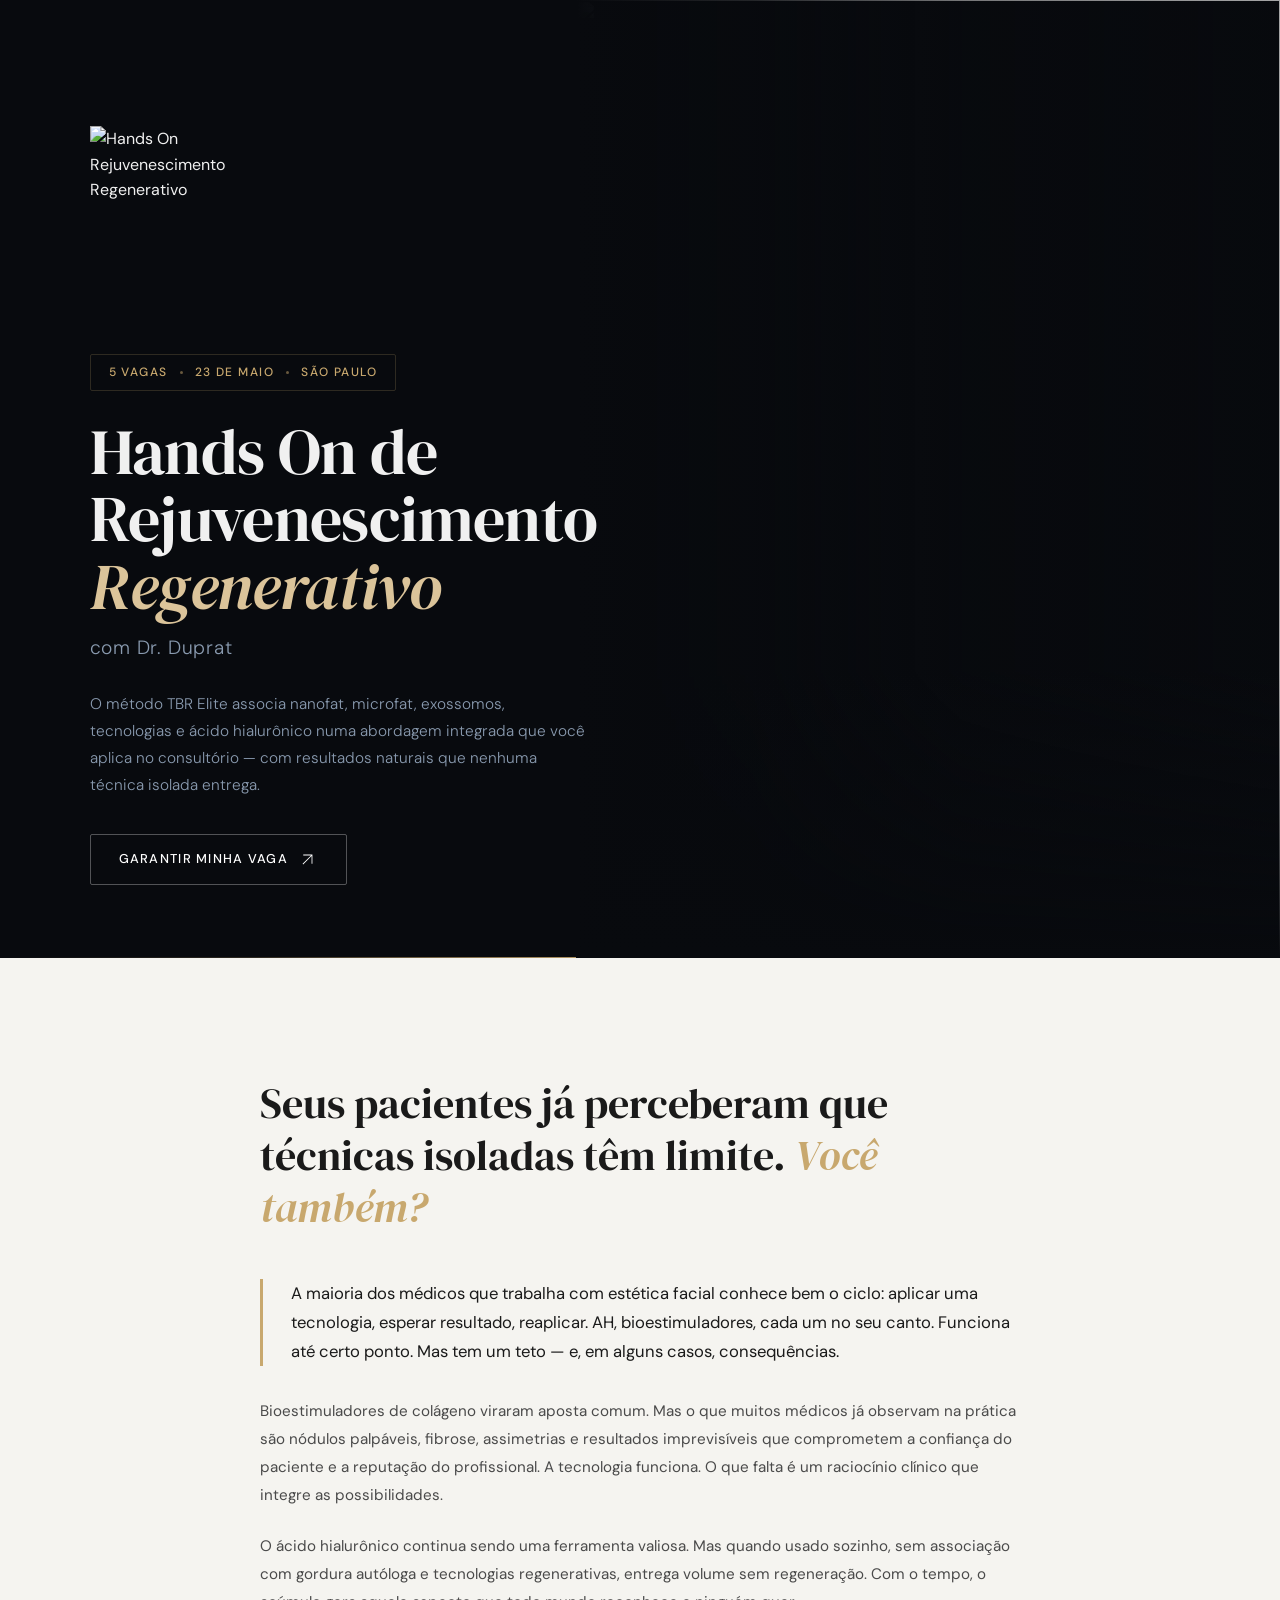
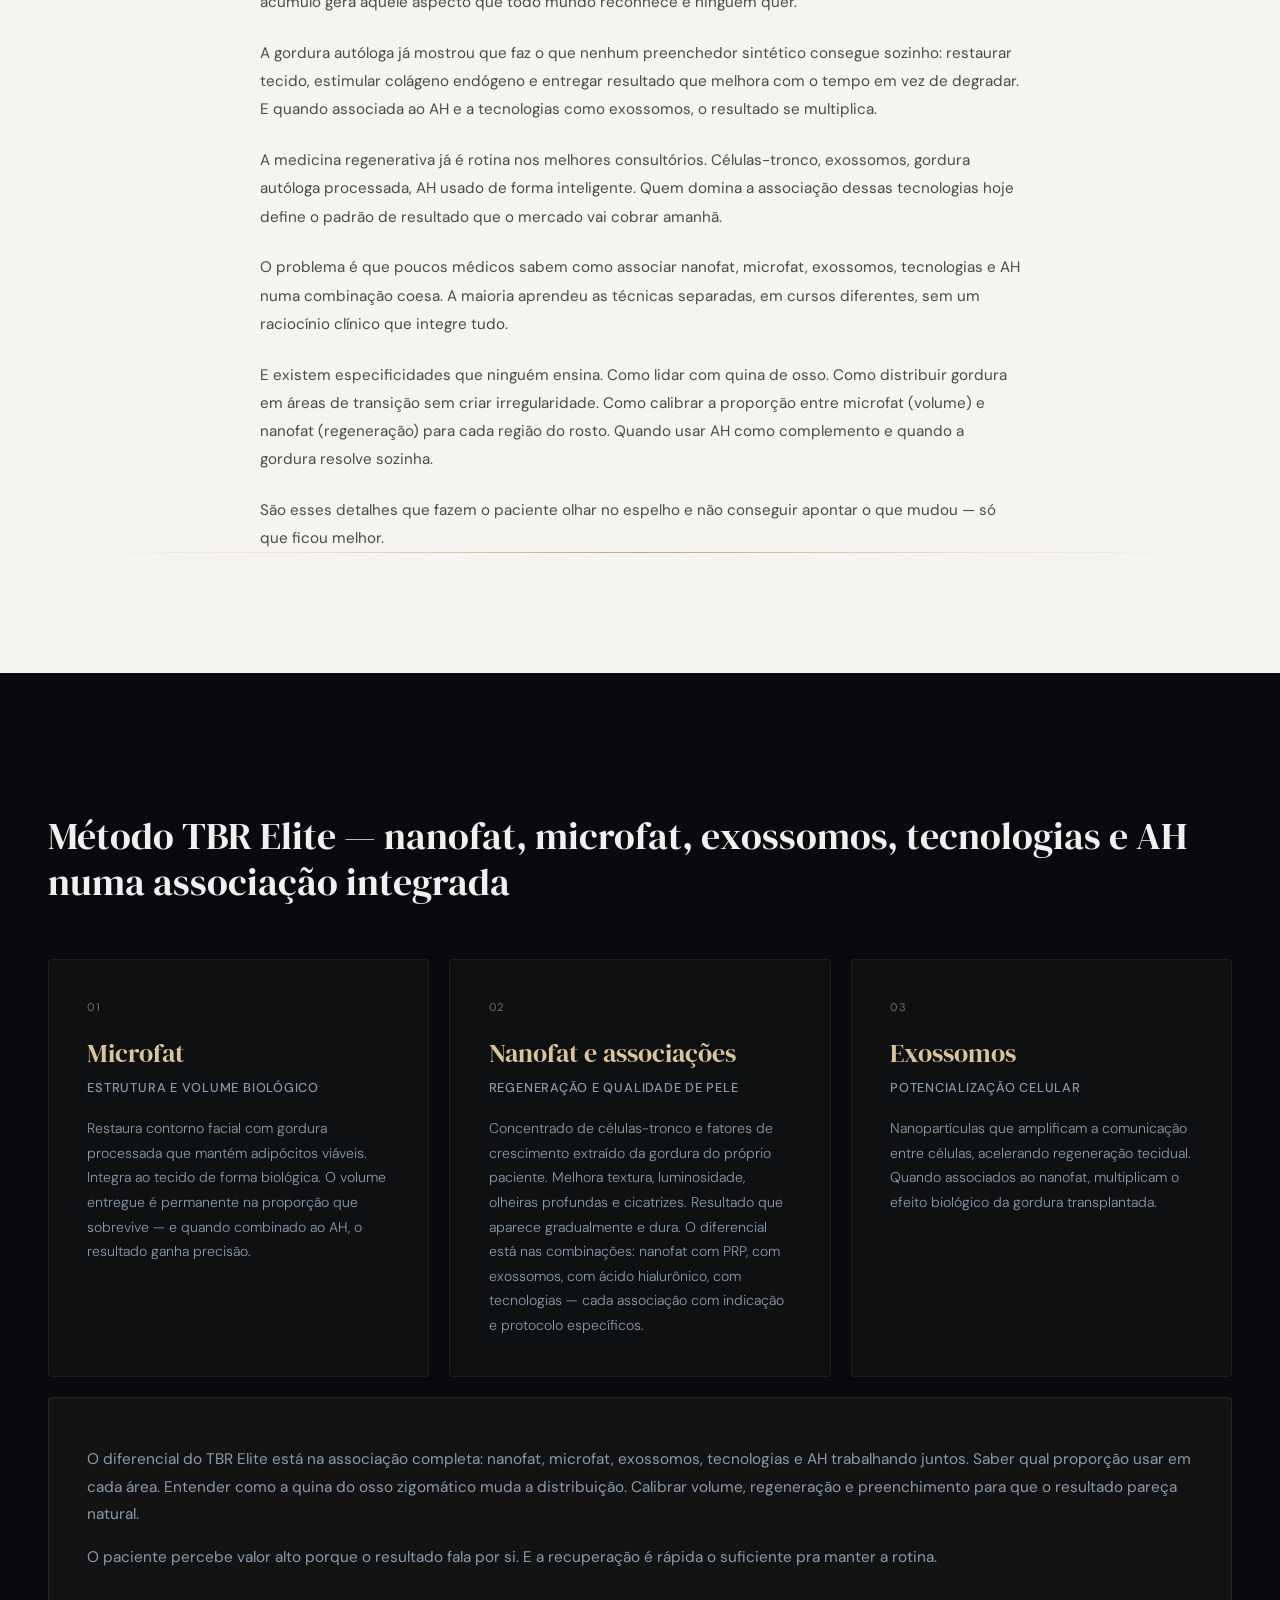
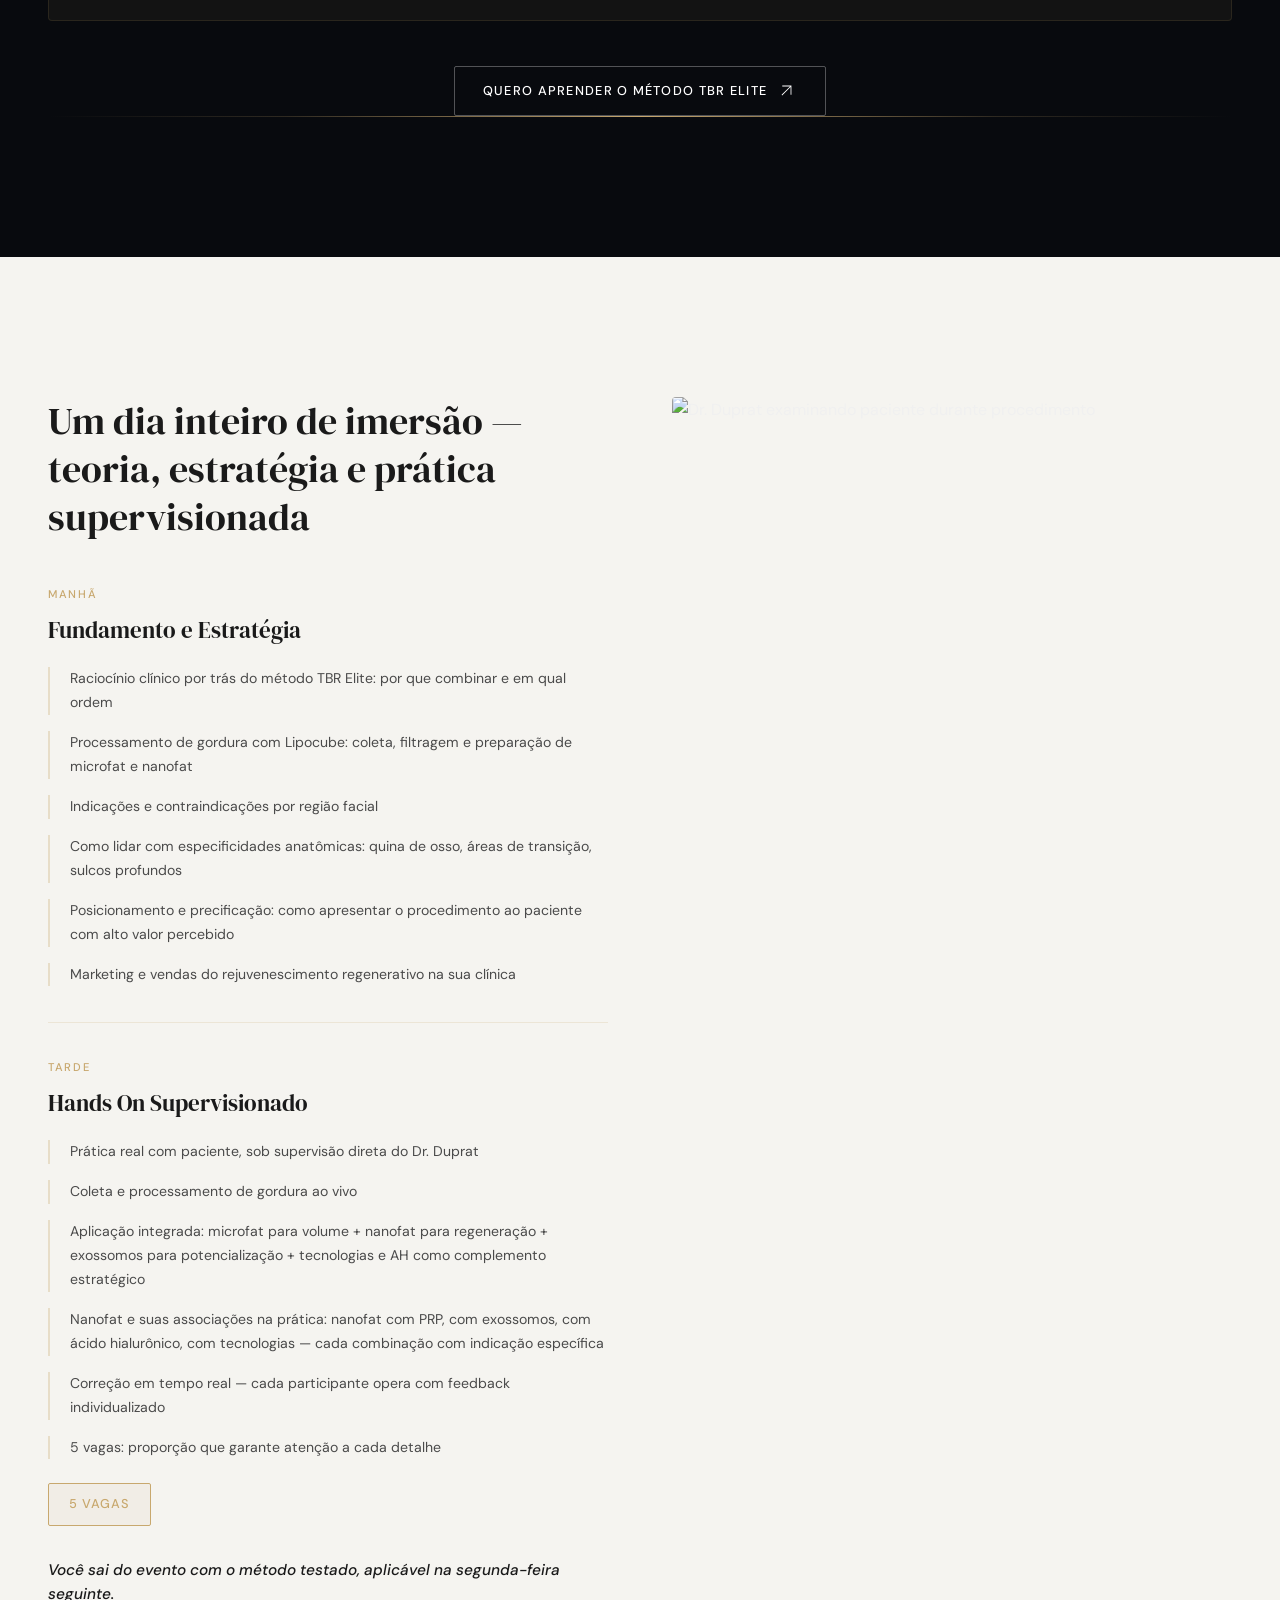
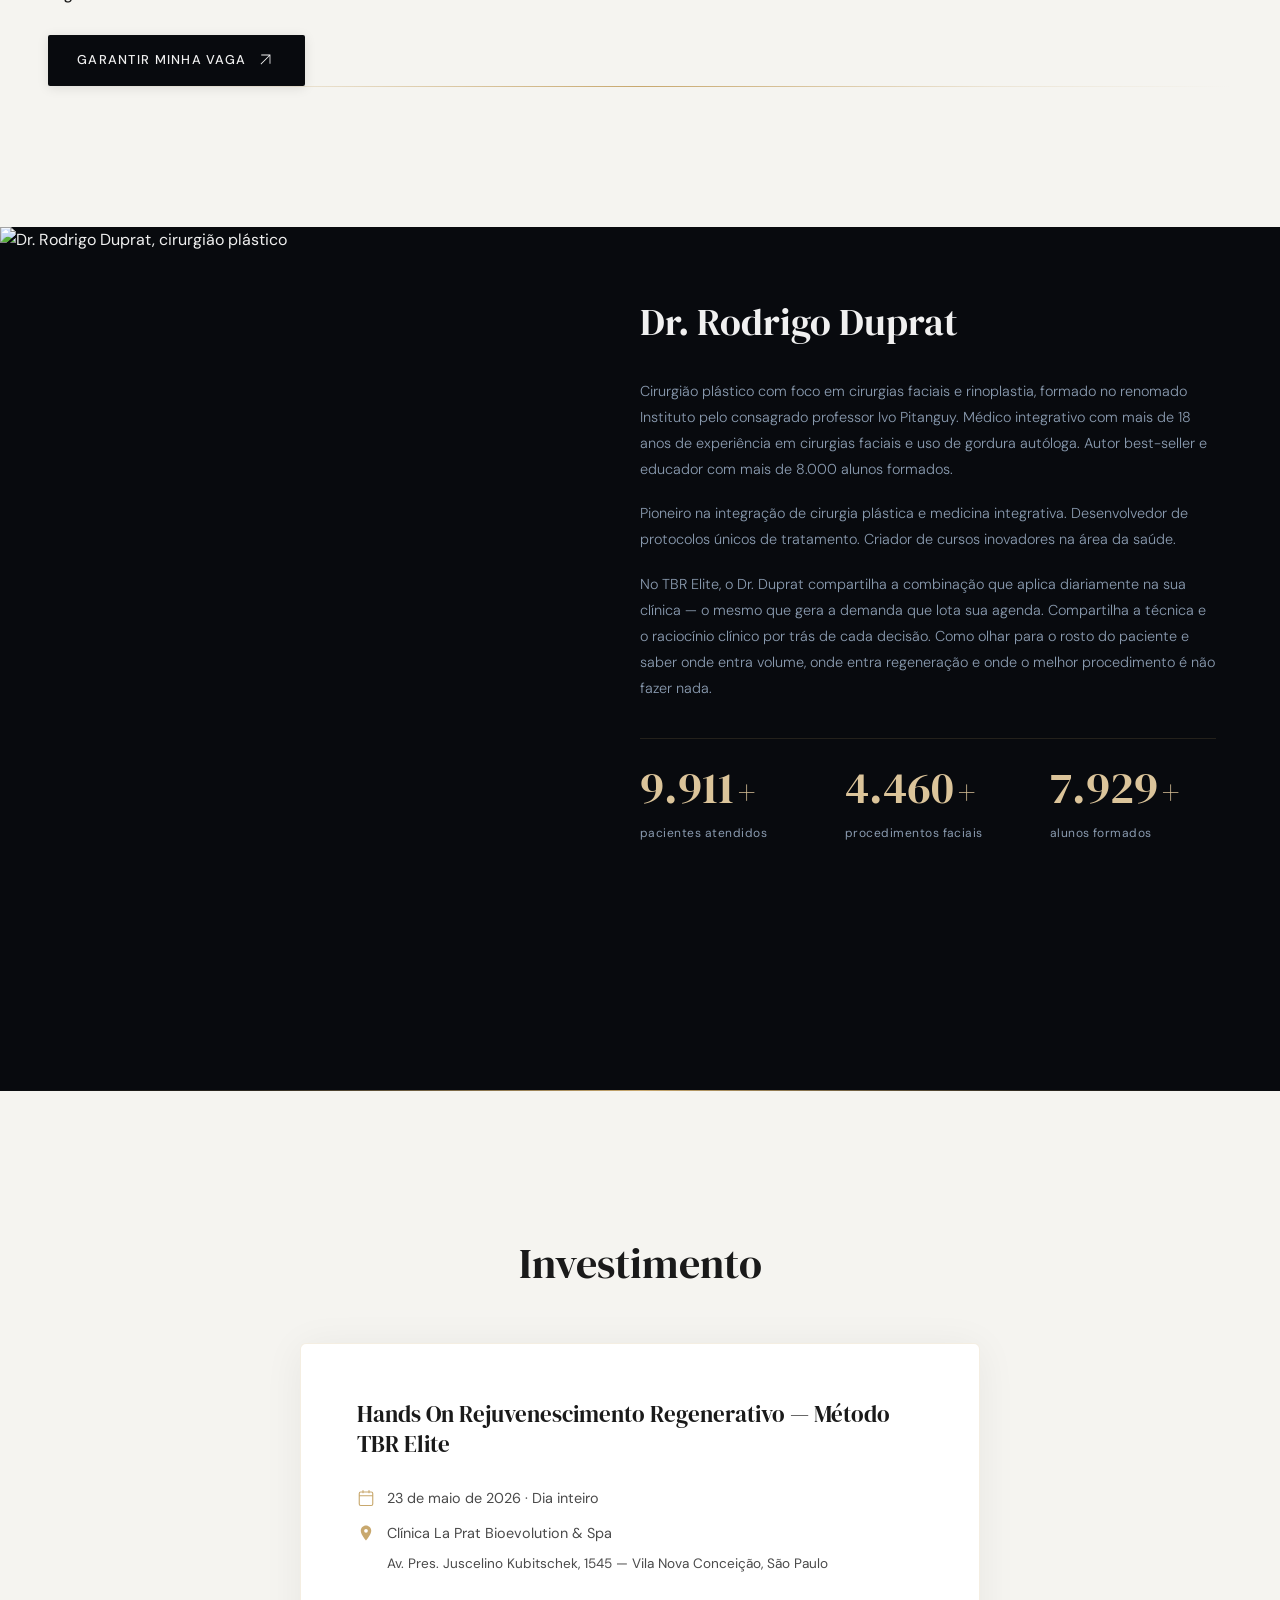
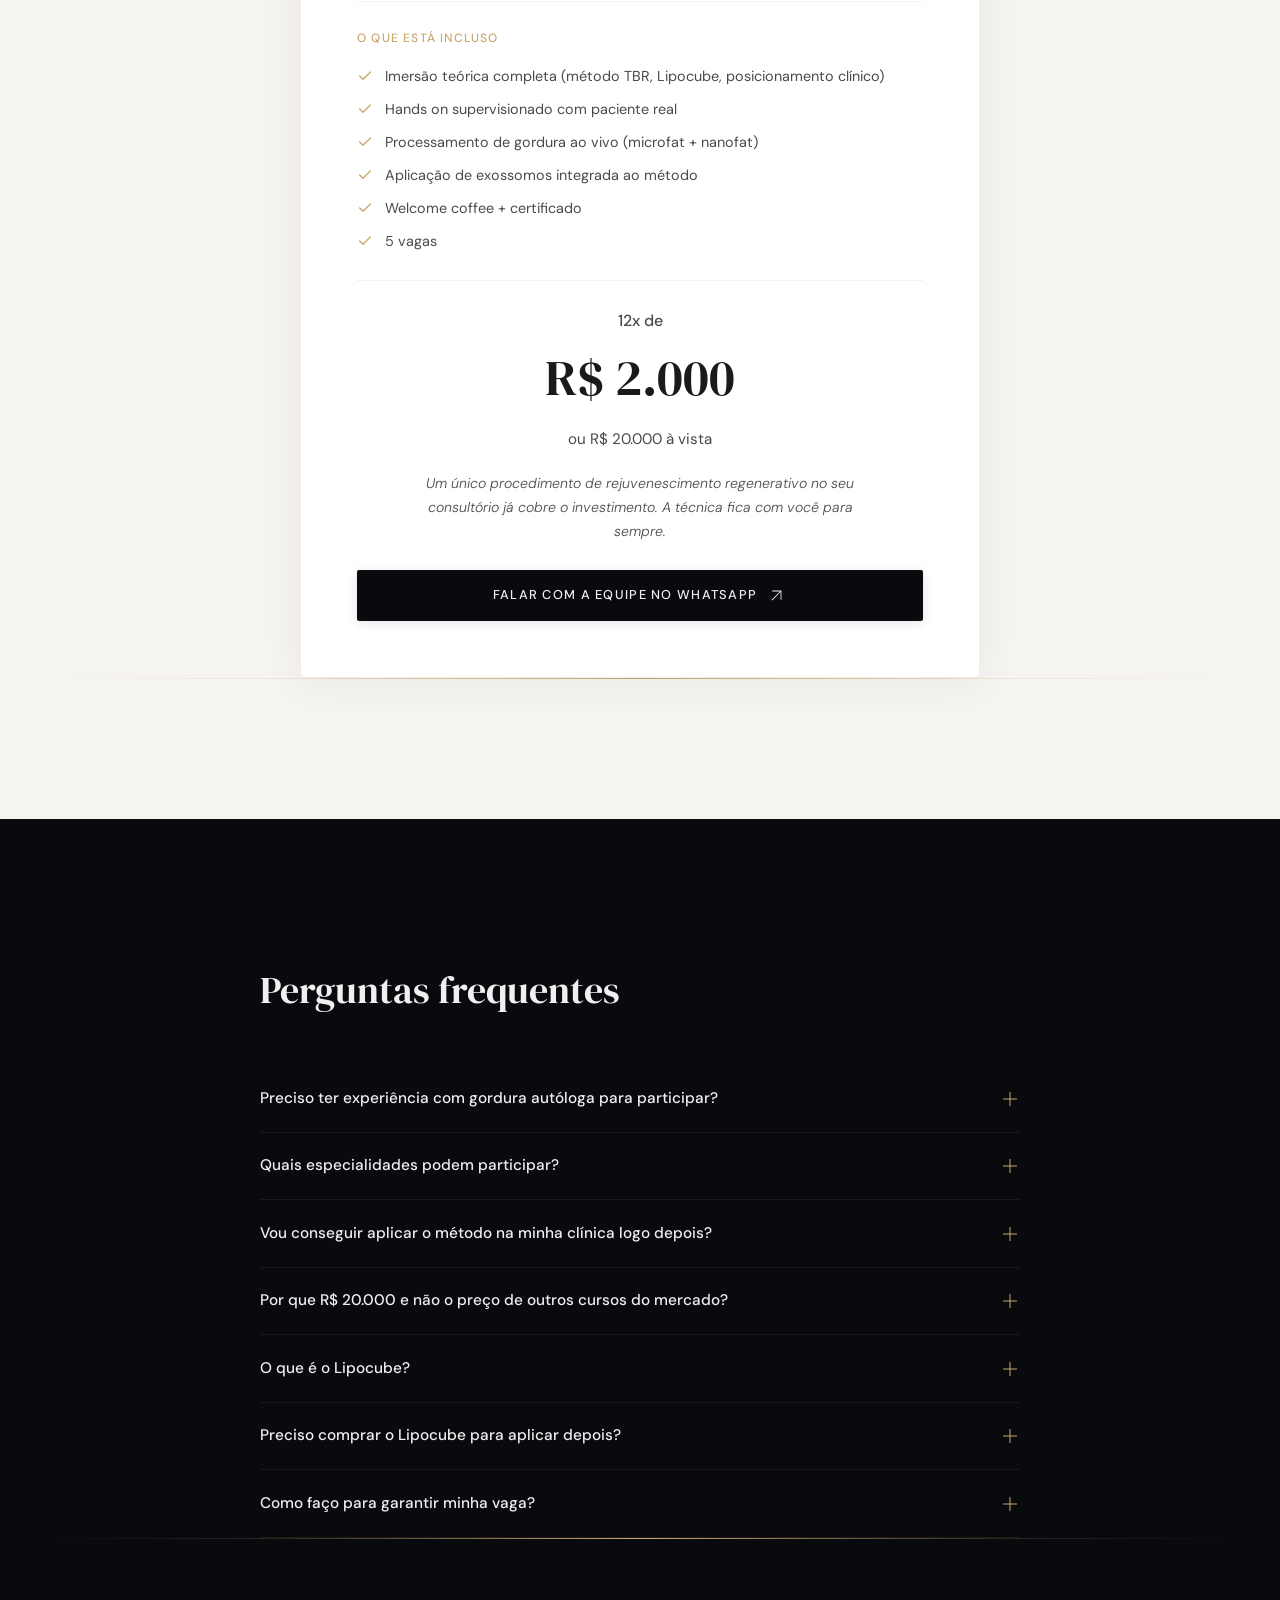
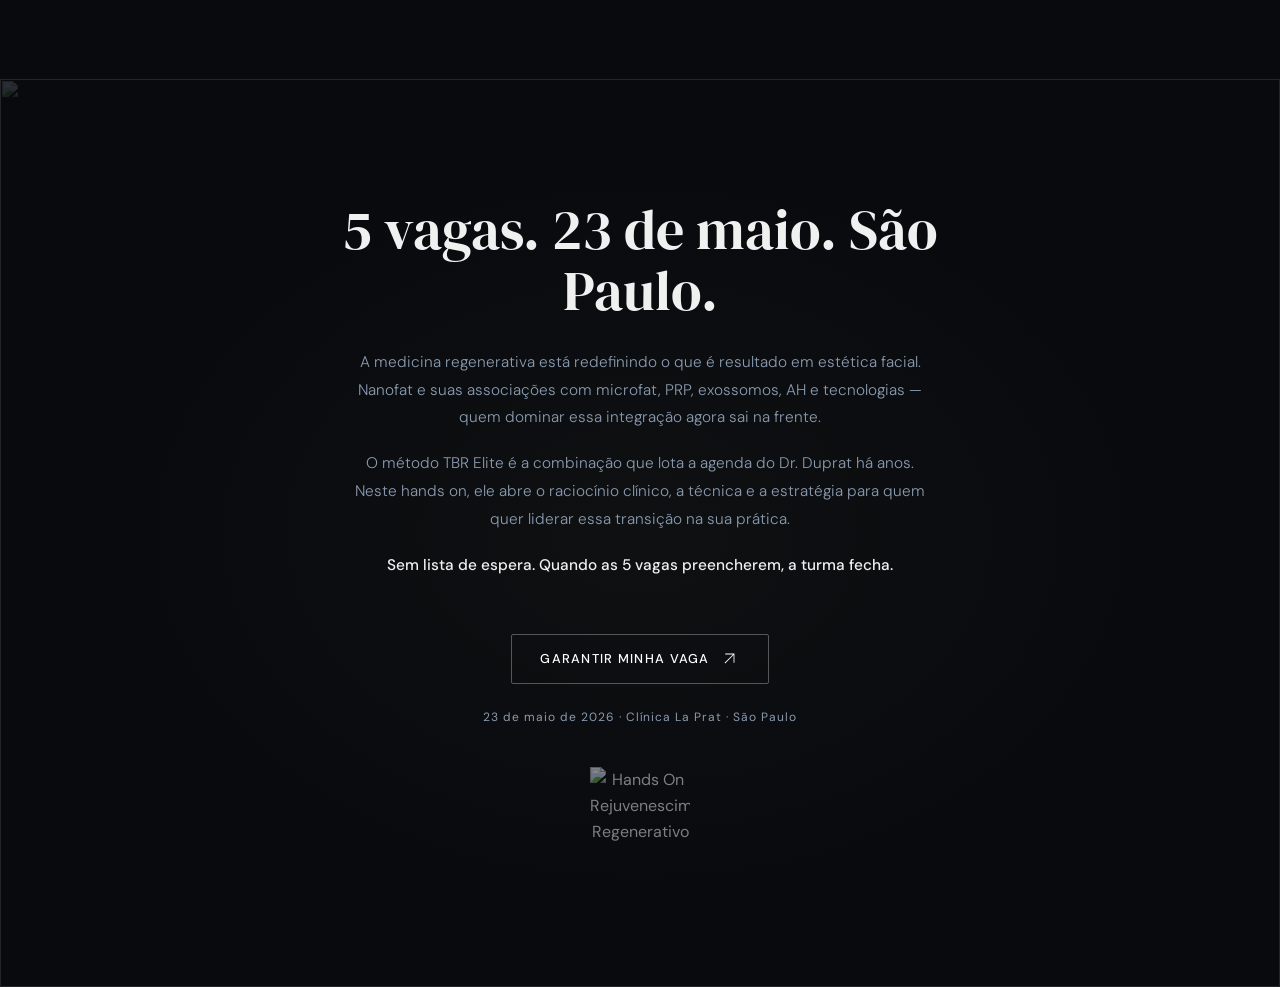
==== commit f38b7331: "GTM agora carrega em scroll/interaction (fallback 25s) — fora da janela do Lighthouse Antes: request" ====
--- a/index.html
+++ b/index.html
@@ -13,22 +13,23 @@
   <link rel="preload" as="image" fetchpriority="high" href="/.netlify/images?url=/images/fotos/Rodrigo%20Duprat%20ESSENSES%202025%2015_.jpg&w=1400&q=80">
   <link href="https://fonts.googleapis.com/css2?family=DM+Sans:ital,opsz,wght@0,9..40,300;0,9..40,400;0,9..40,500;1,9..40,300;1,9..40,400&family=DM+Serif+Display:ital@0;1&display=swap" rel="stylesheet">
   <link href="https://unpkg.com/aos@2.3.1/dist/aos.css" rel="stylesheet">
-  <link rel="stylesheet" href="style.css?v=5">
-  <!-- Google Tag Manager (deferred via requestIdleCallback) -->
+  <link rel="stylesheet" href="style.css?v=6">
+  <!-- Google Tag Manager (deferred via interaction/scroll trigger) -->
   <script>
     (function(){
+      var loaded=false;
       function loadGTM(){
+        if(loaded)return; loaded=true;
         (function(w,d,s,l,i){w[l]=w[l]||[];w[l].push({'gtm.start':
         new Date().getTime(),event:'gtm.js'});var f=d.getElementsByTagName(s)[0],
         j=d.createElement(s),dl=l!='dataLayer'?'&l='+l:'';j.async=true;j.src=
         'https://www.googletagmanager.com/gtm.js?id='+i+dl;f.parentNode.insertBefore(j,f);
         })(window,document,'script','dataLayer','GTM-PQVGVSZ');
       }
-      if('requestIdleCallback' in window){
-        requestIdleCallback(loadGTM,{timeout:4000});
-      } else {
-        window.addEventListener('load',function(){setTimeout(loadGTM,2500);});
-      }
+      var evts=['scroll','mousemove','touchstart','keydown','click'];
+      var opts={once:true,passive:true,capture:true};
+      evts.forEach(function(e){document.addEventListener(e,loadGTM,opts);});
+      setTimeout(loadGTM,25000);
     })();
   </script>
   <!-- End Google Tag Manager -->
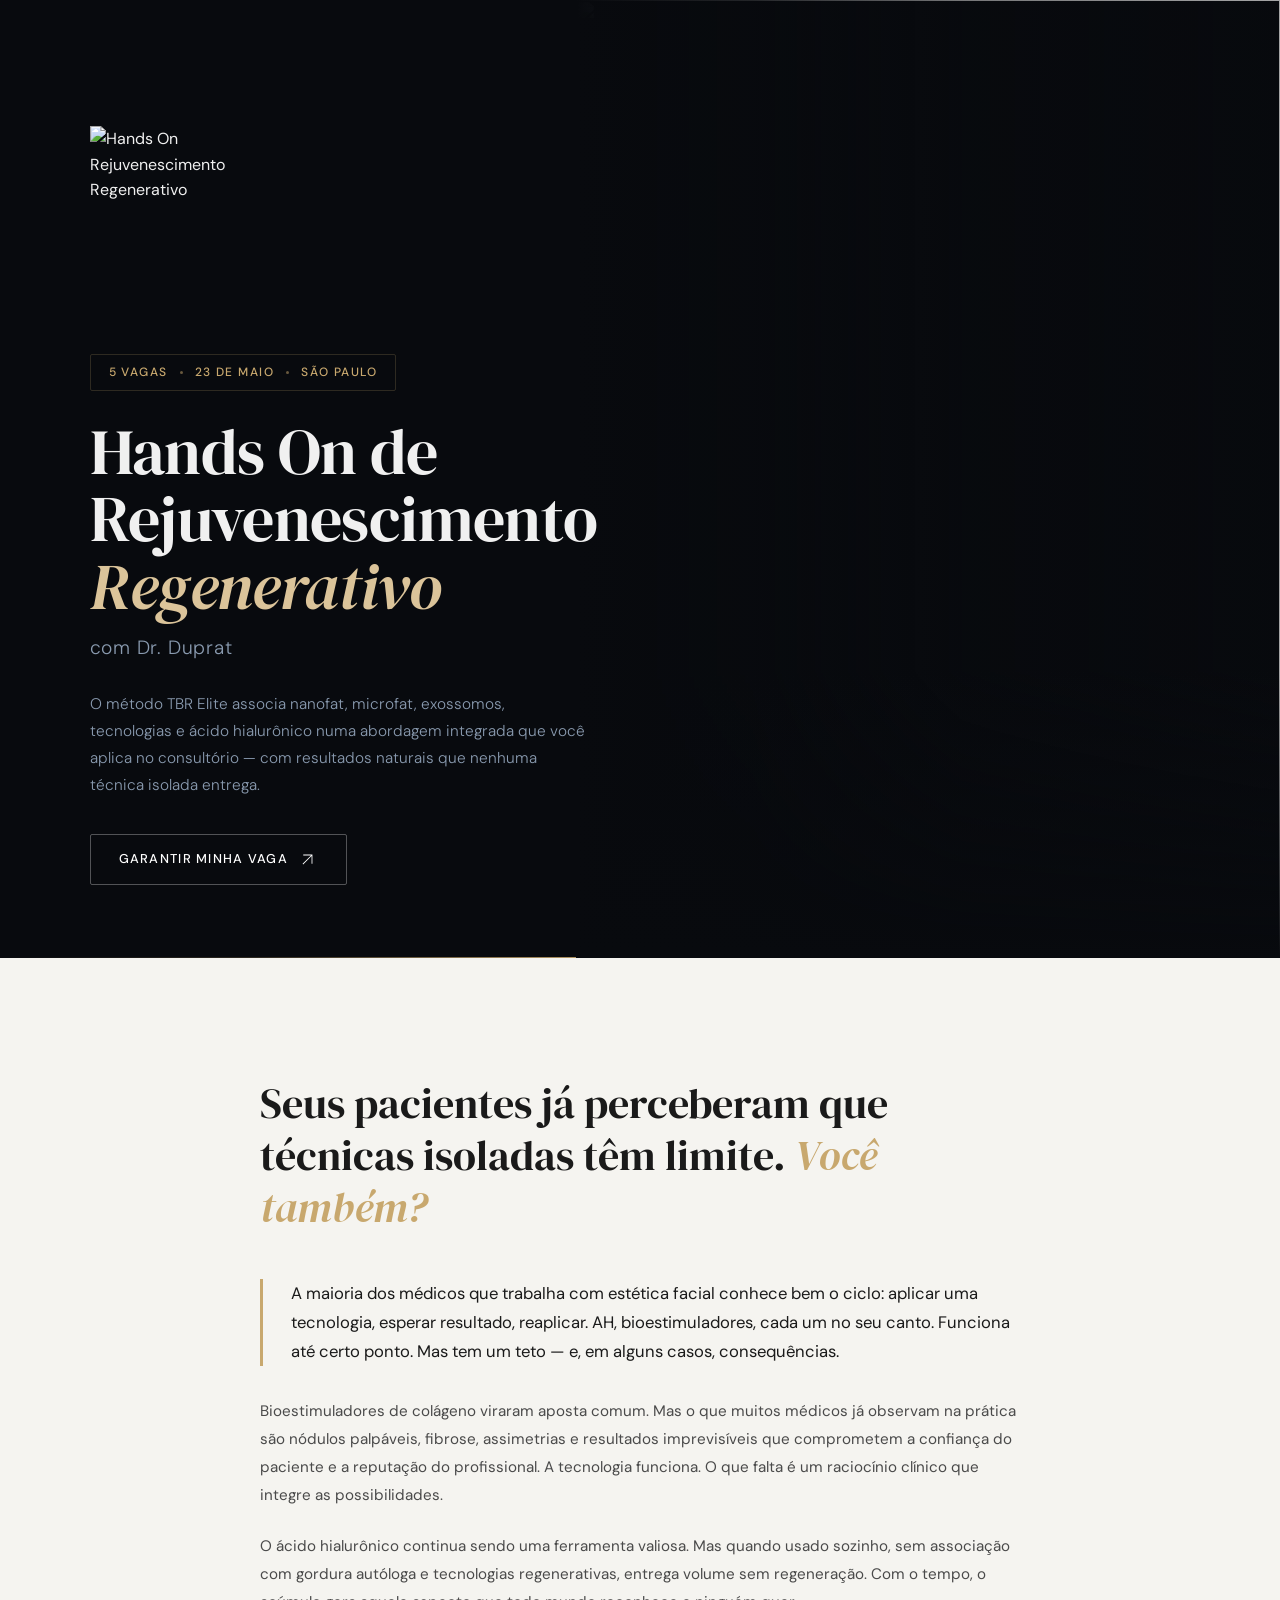
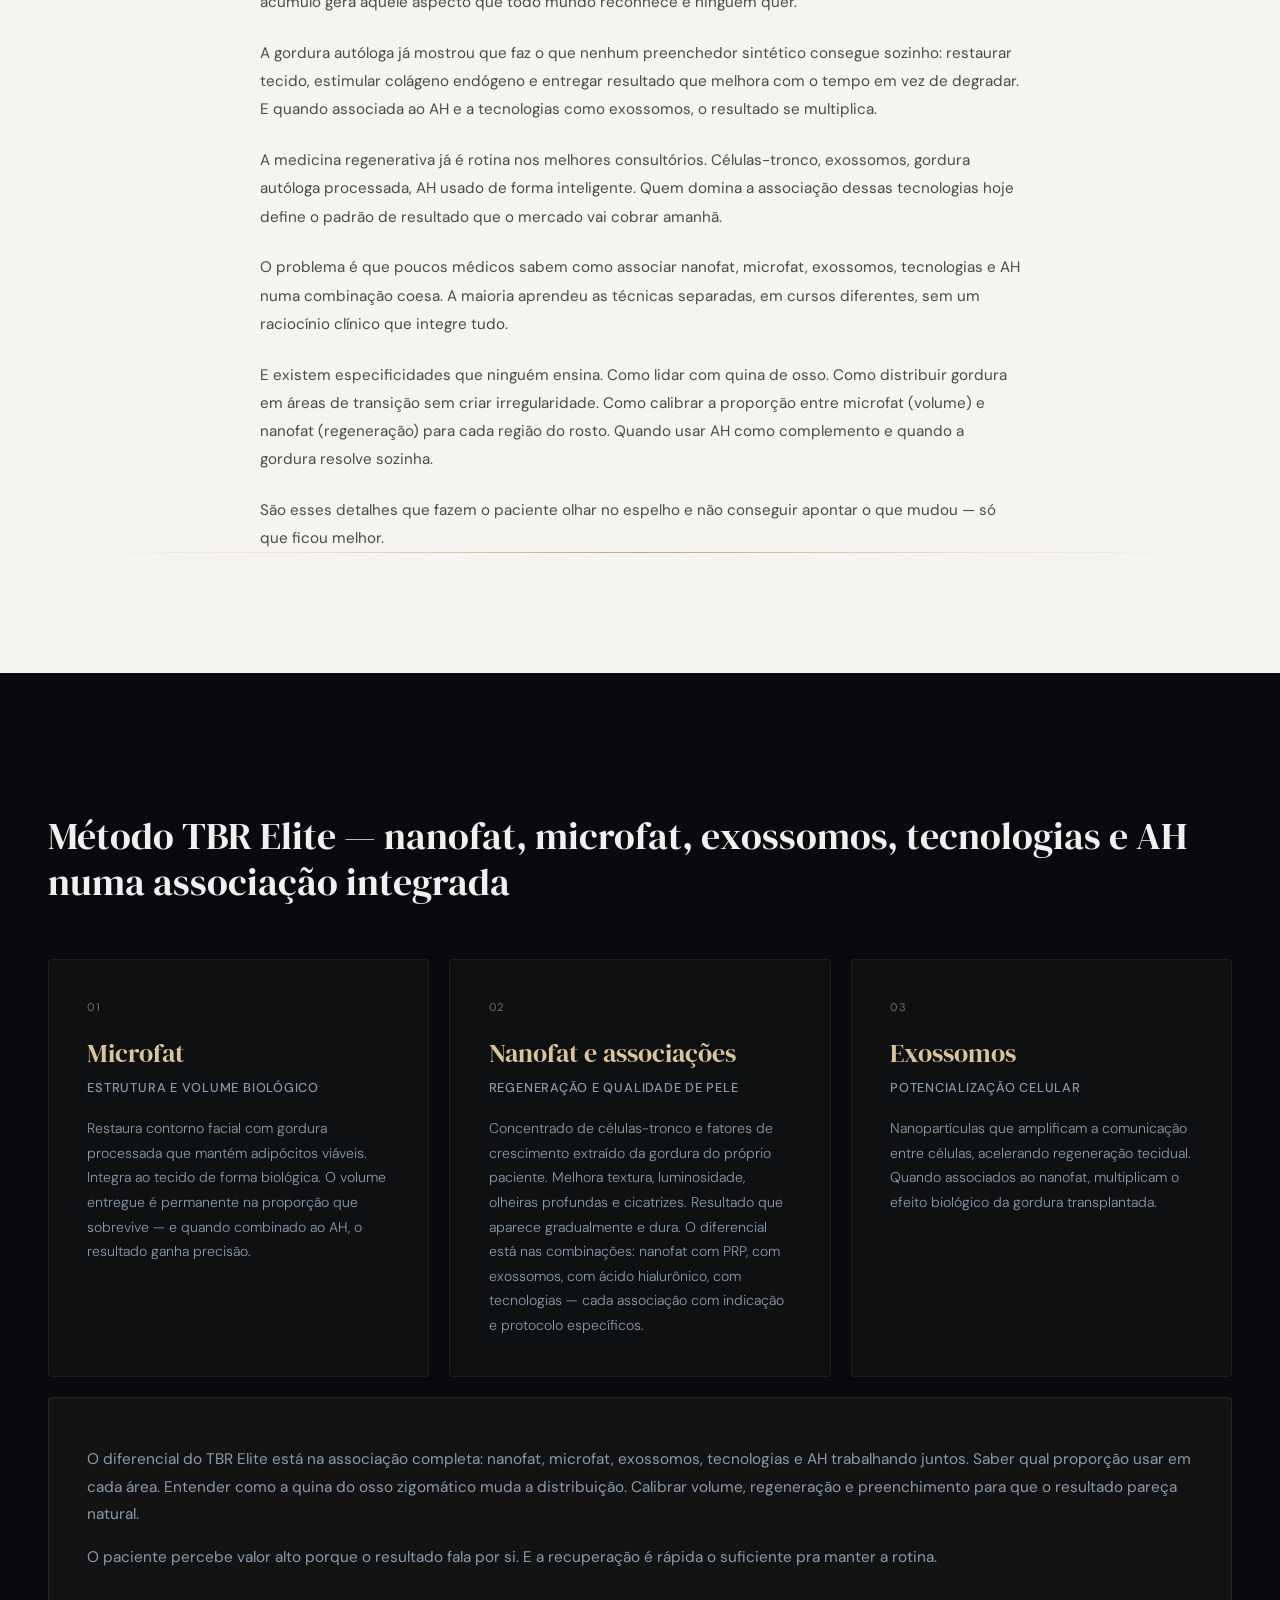
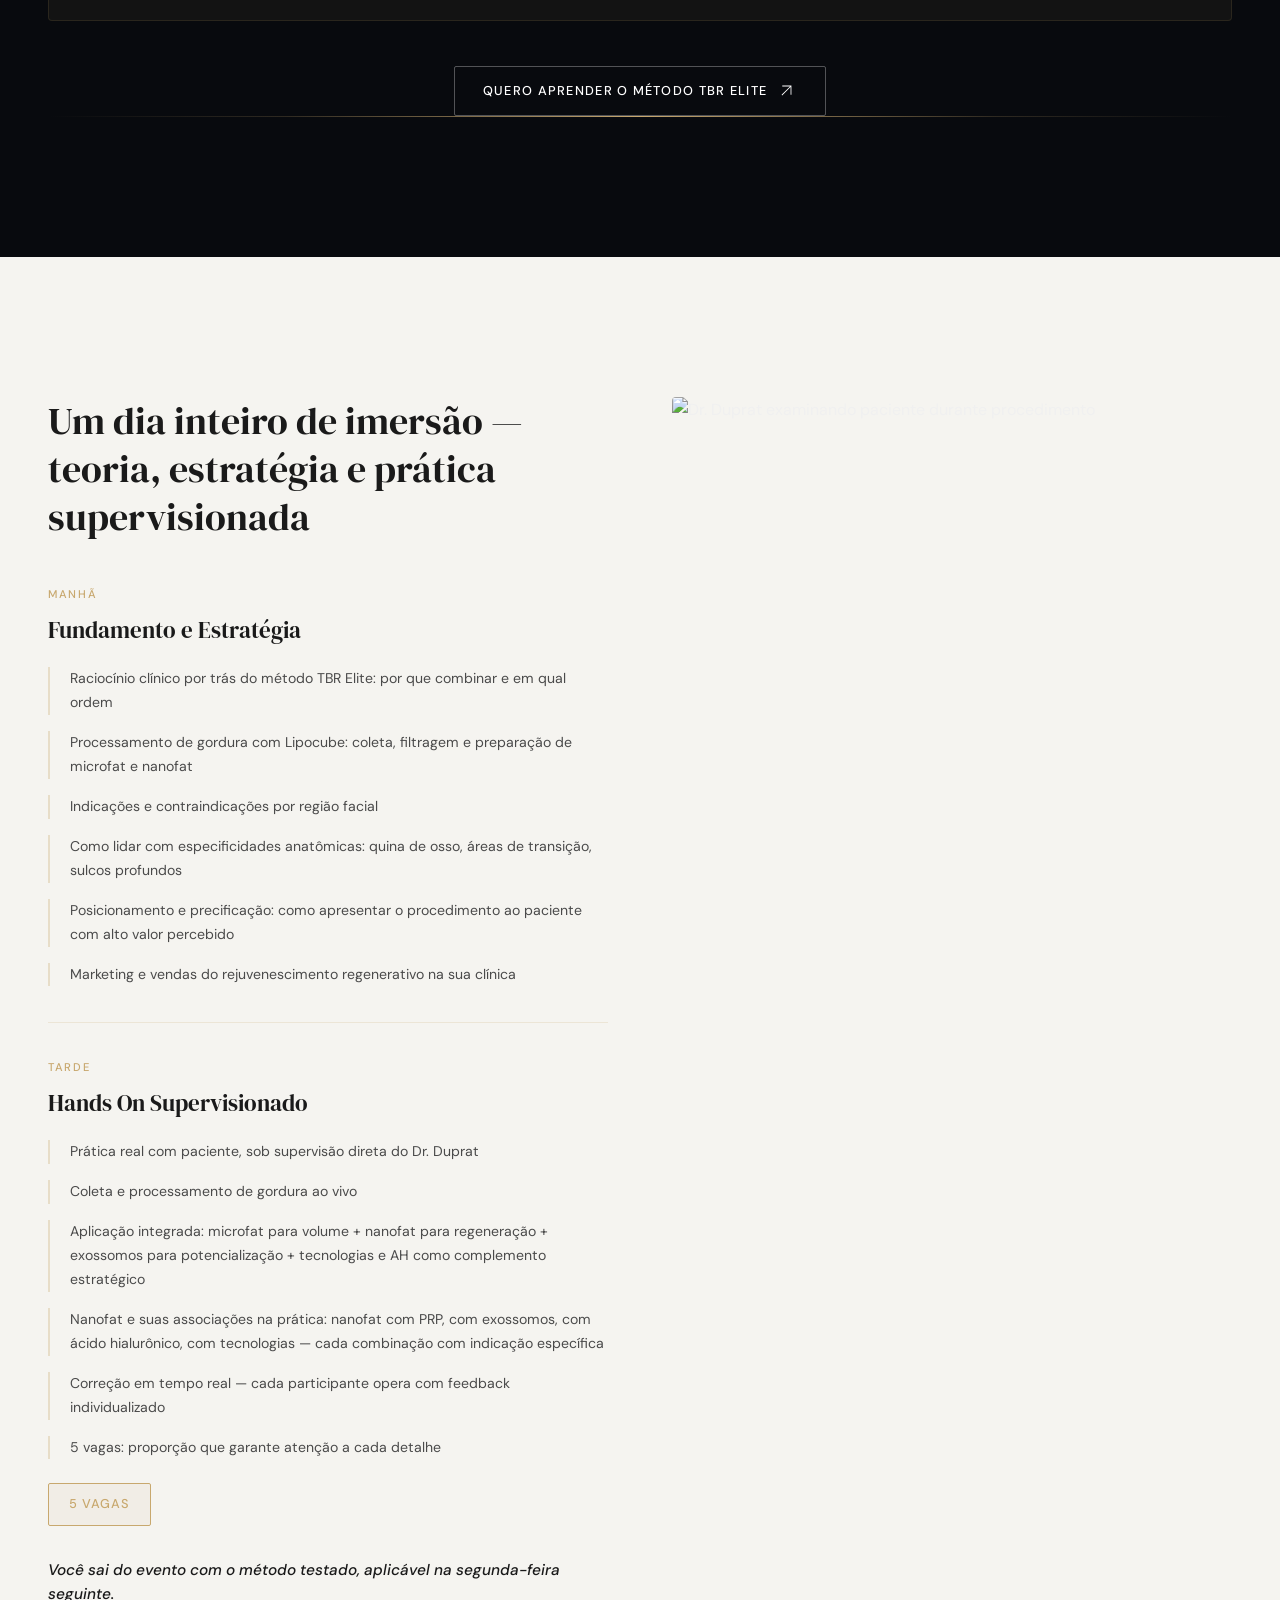
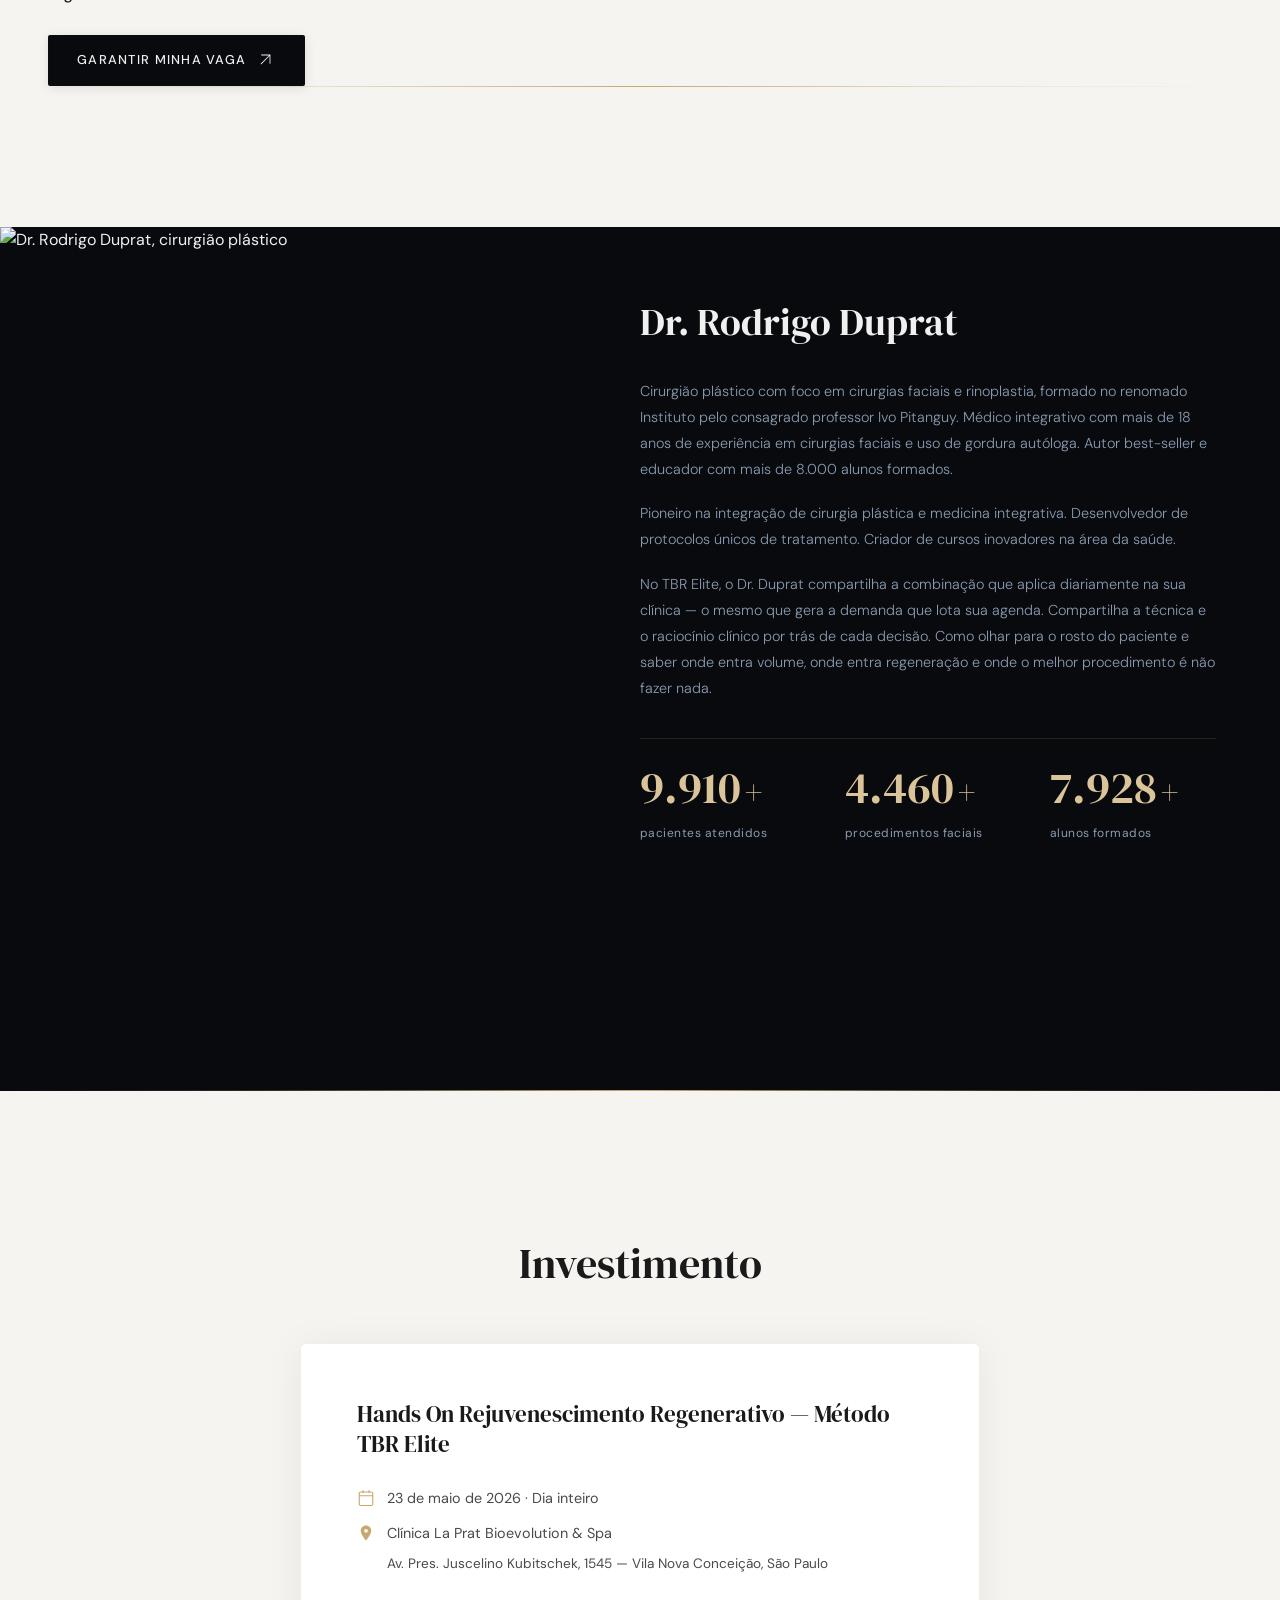
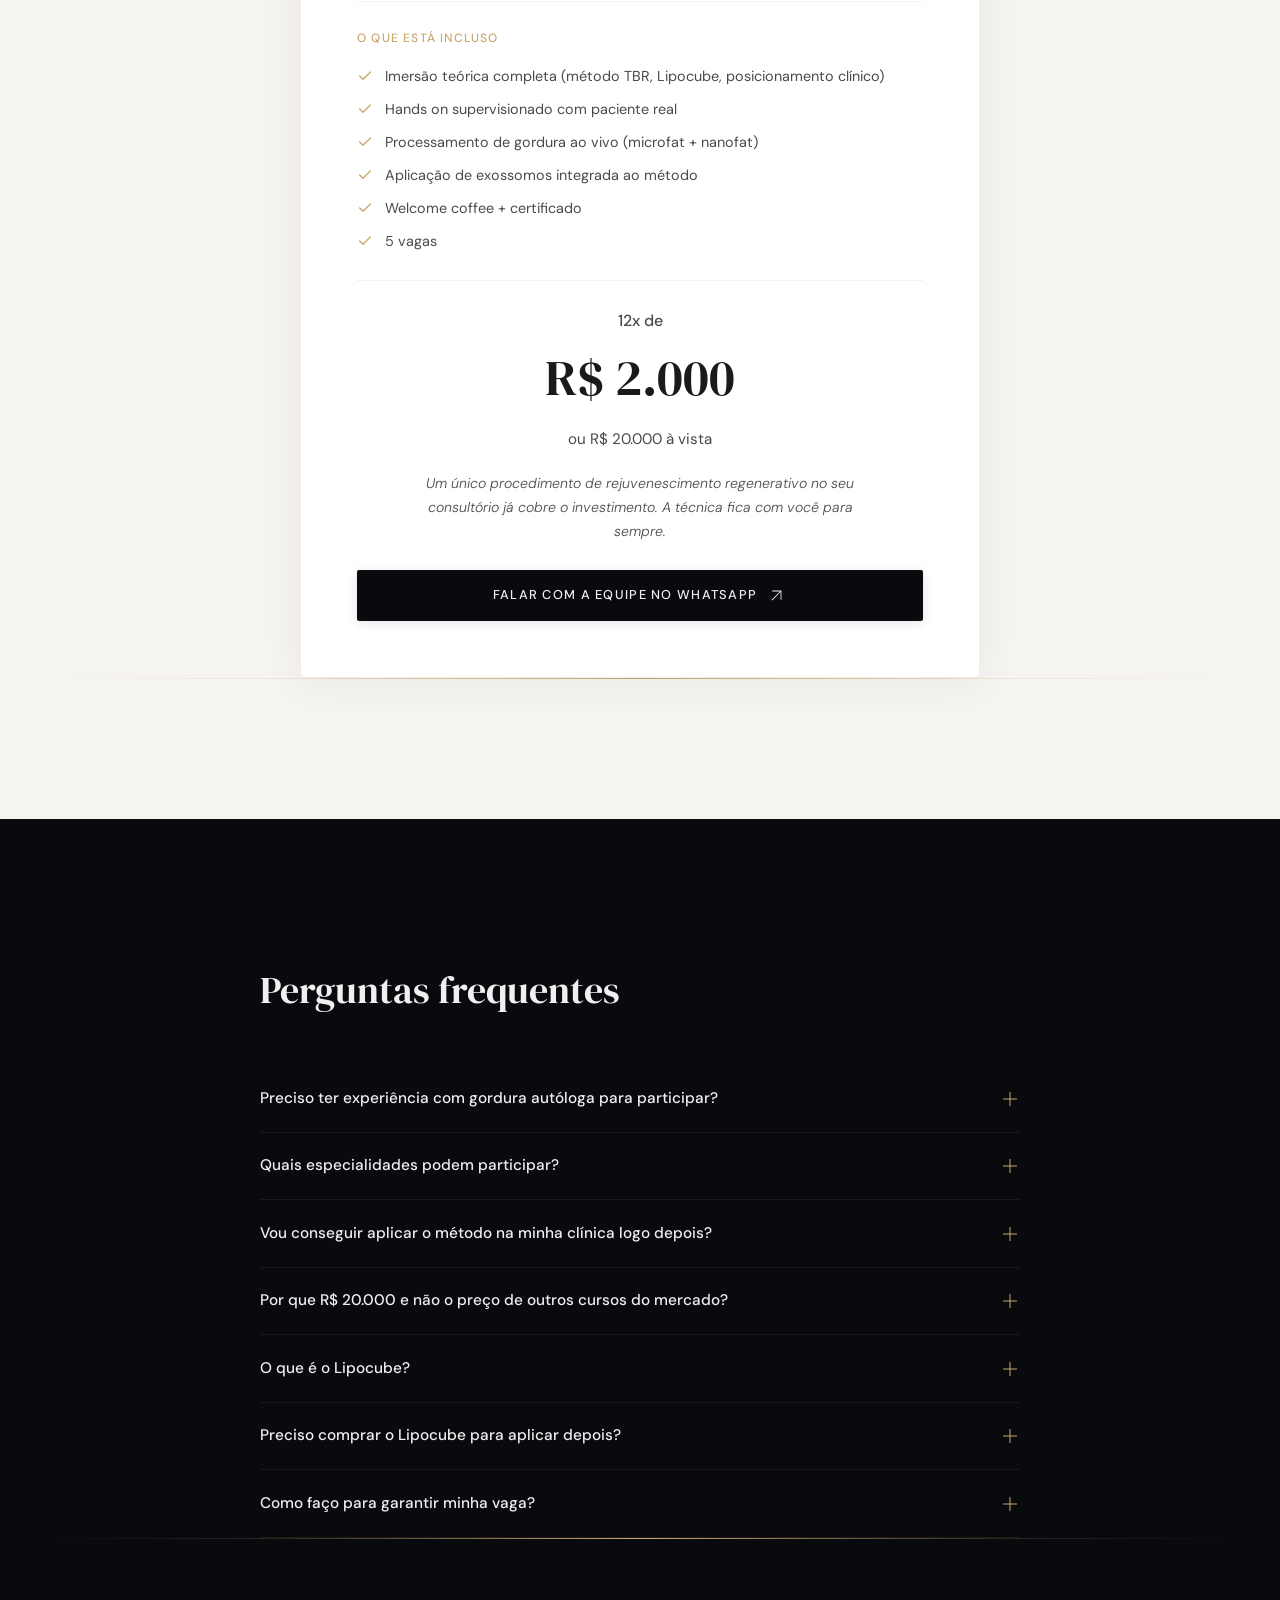
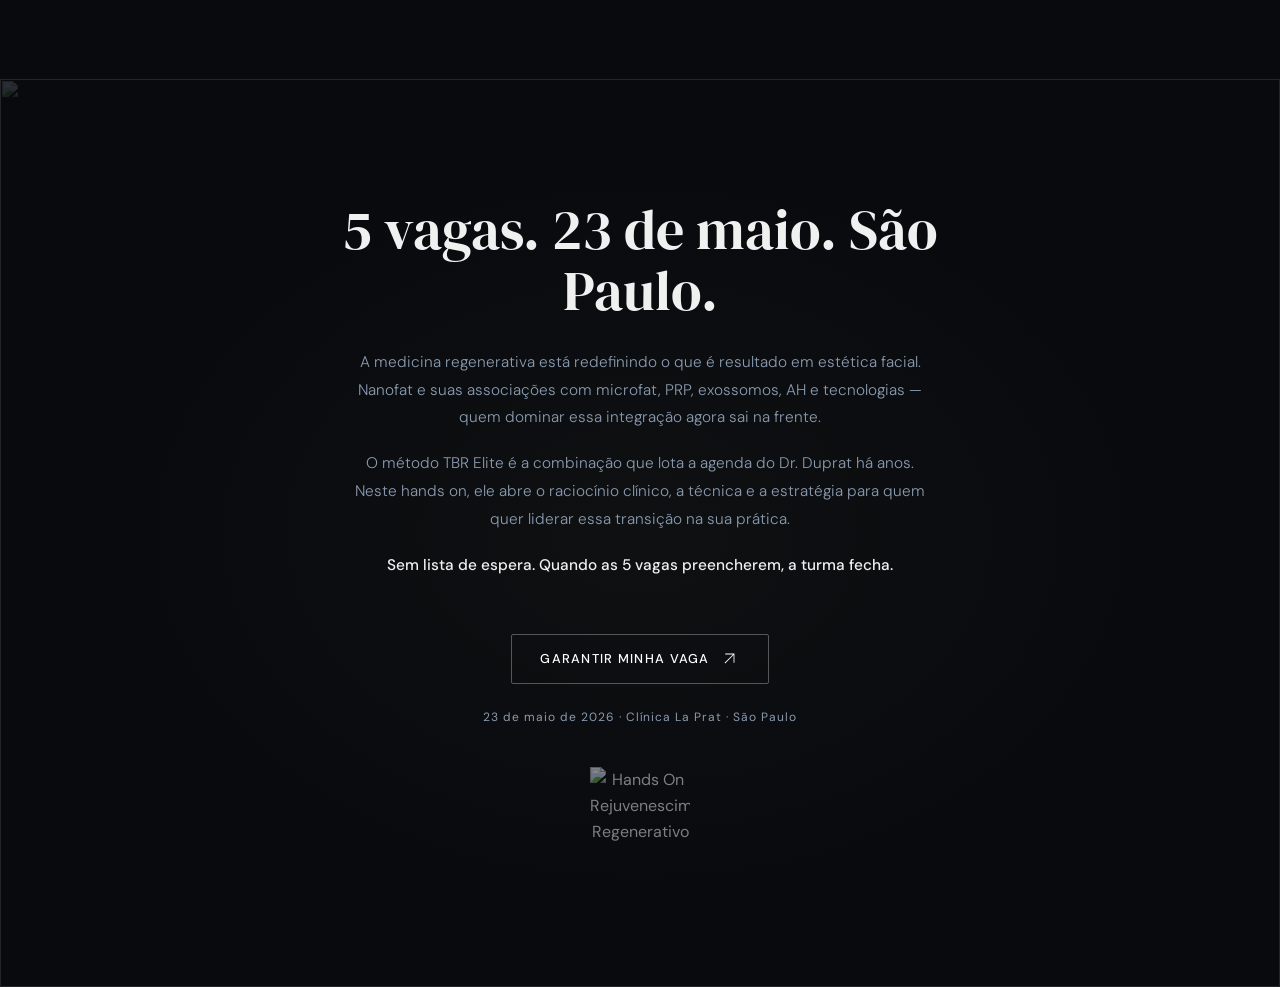
==== commit 55f56476: "Hero image menor (w=1000 q=75) para melhorar LCP mobile De 77 KiB para ~40 KiB. Desktop continua ok," ====
--- a/index.html
+++ b/index.html
@@ -10,10 +10,10 @@
   <link rel="dns-prefetch" href="//www.googletagmanager.com">
   <link rel="dns-prefetch" href="//connect.facebook.net">
   <link rel="dns-prefetch" href="//unpkg.com">
-  <link rel="preload" as="image" fetchpriority="high" href="/.netlify/images?url=/images/fotos/Rodrigo%20Duprat%20ESSENSES%202025%2015_.jpg&w=1400&q=80">
+  <link rel="preload" as="image" fetchpriority="high" href="/.netlify/images?url=/images/fotos/Rodrigo%20Duprat%20ESSENSES%202025%2015_.jpg&w=1000&q=75">
   <link href="https://fonts.googleapis.com/css2?family=DM+Sans:ital,opsz,wght@0,9..40,300;0,9..40,400;0,9..40,500;1,9..40,300;1,9..40,400&family=DM+Serif+Display:ital@0;1&display=swap" rel="stylesheet">
   <link href="https://unpkg.com/aos@2.3.1/dist/aos.css" rel="stylesheet">
-  <link rel="stylesheet" href="style.css?v=6">
+  <link rel="stylesheet" href="style.css?v=7">
   <!-- Google Tag Manager (deferred via interaction/scroll trigger) -->
   <script>
     (function(){
@@ -45,7 +45,7 @@
     <!-- ============ SEÇÃO 1: HERO ============ -->
     <section class="hero" id="hero">
       <div class="hero__bg">
-        <img src="/.netlify/images?url=/images/fotos/Rodrigo%20Duprat%20ESSENSES%202025%2015_.jpg&w=1400&q=80" alt="" aria-hidden="true" width="800" height="1200" loading="eager">
+        <img src="/.netlify/images?url=/images/fotos/Rodrigo%20Duprat%20ESSENSES%202025%2015_.jpg&w=1000&q=75" alt="" aria-hidden="true" width="800" height="1200" loading="eager">
       </div>
 
       <div class="hero__inner">
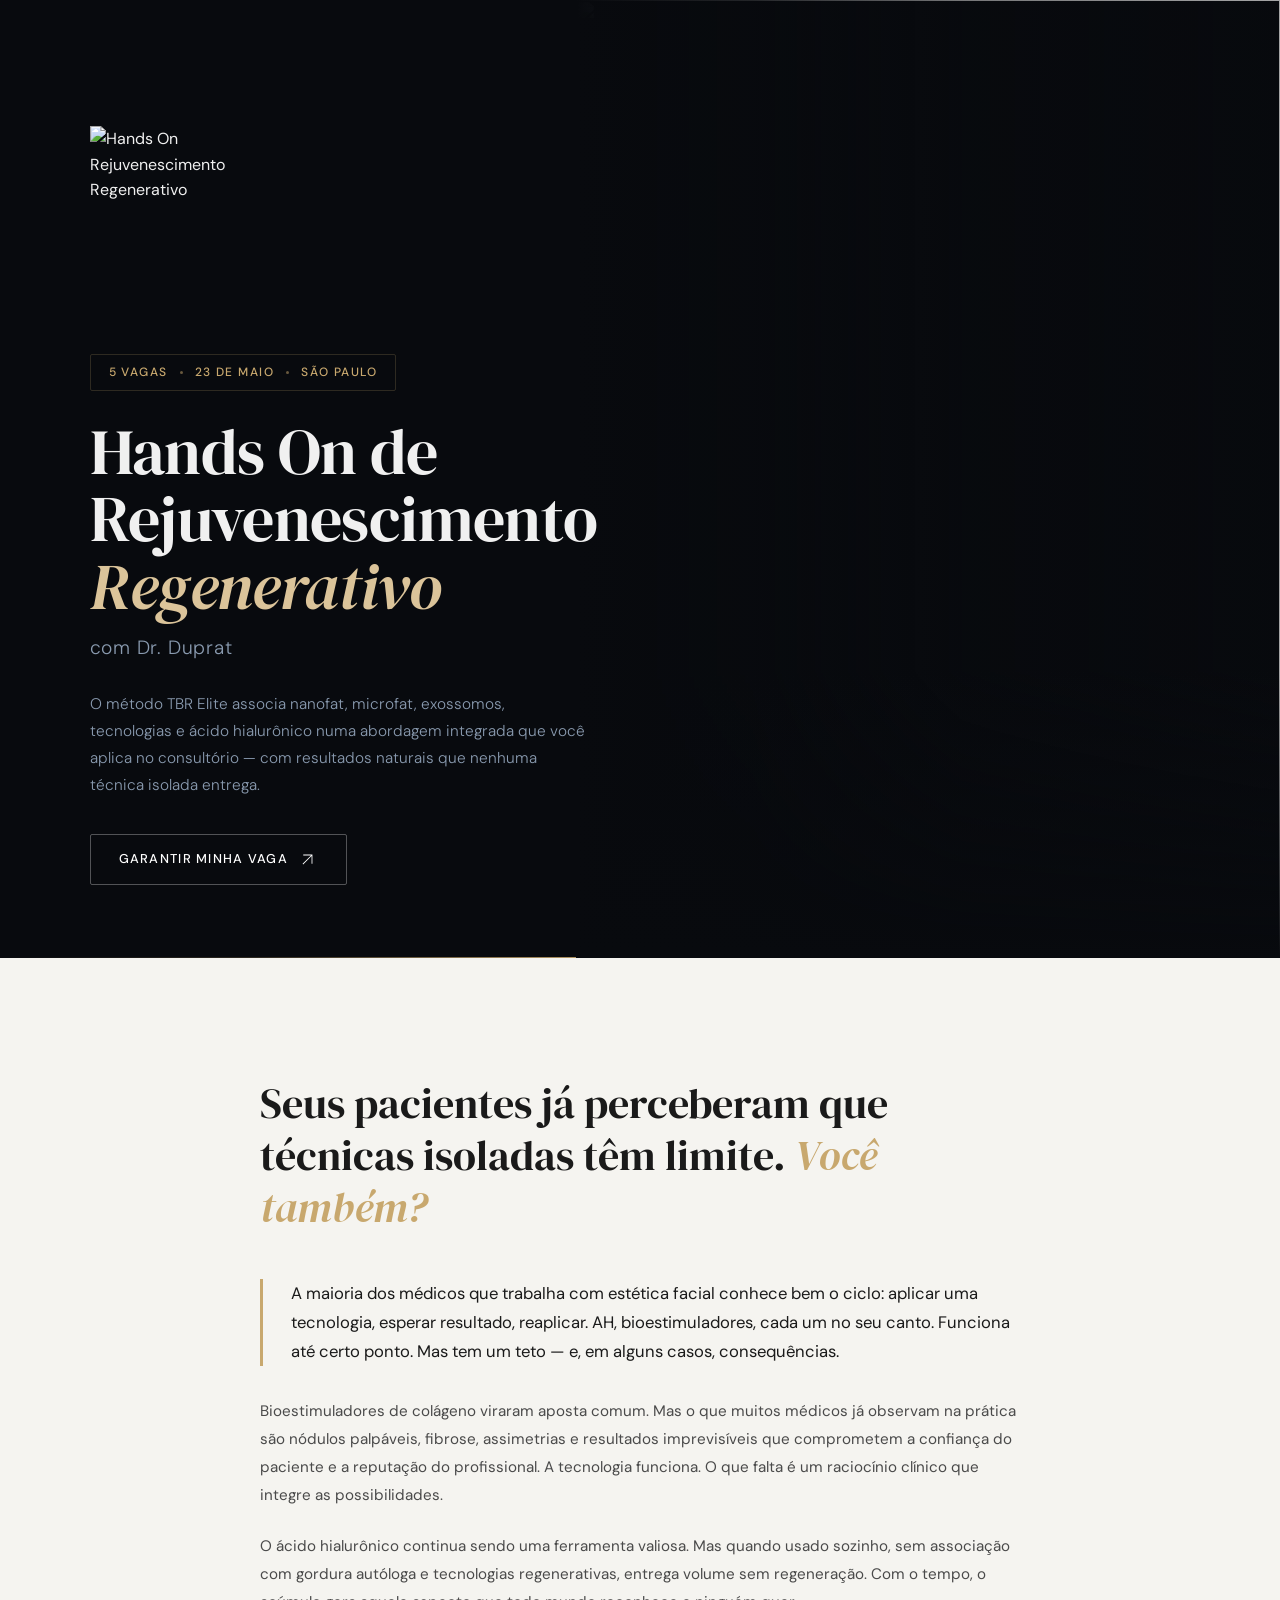
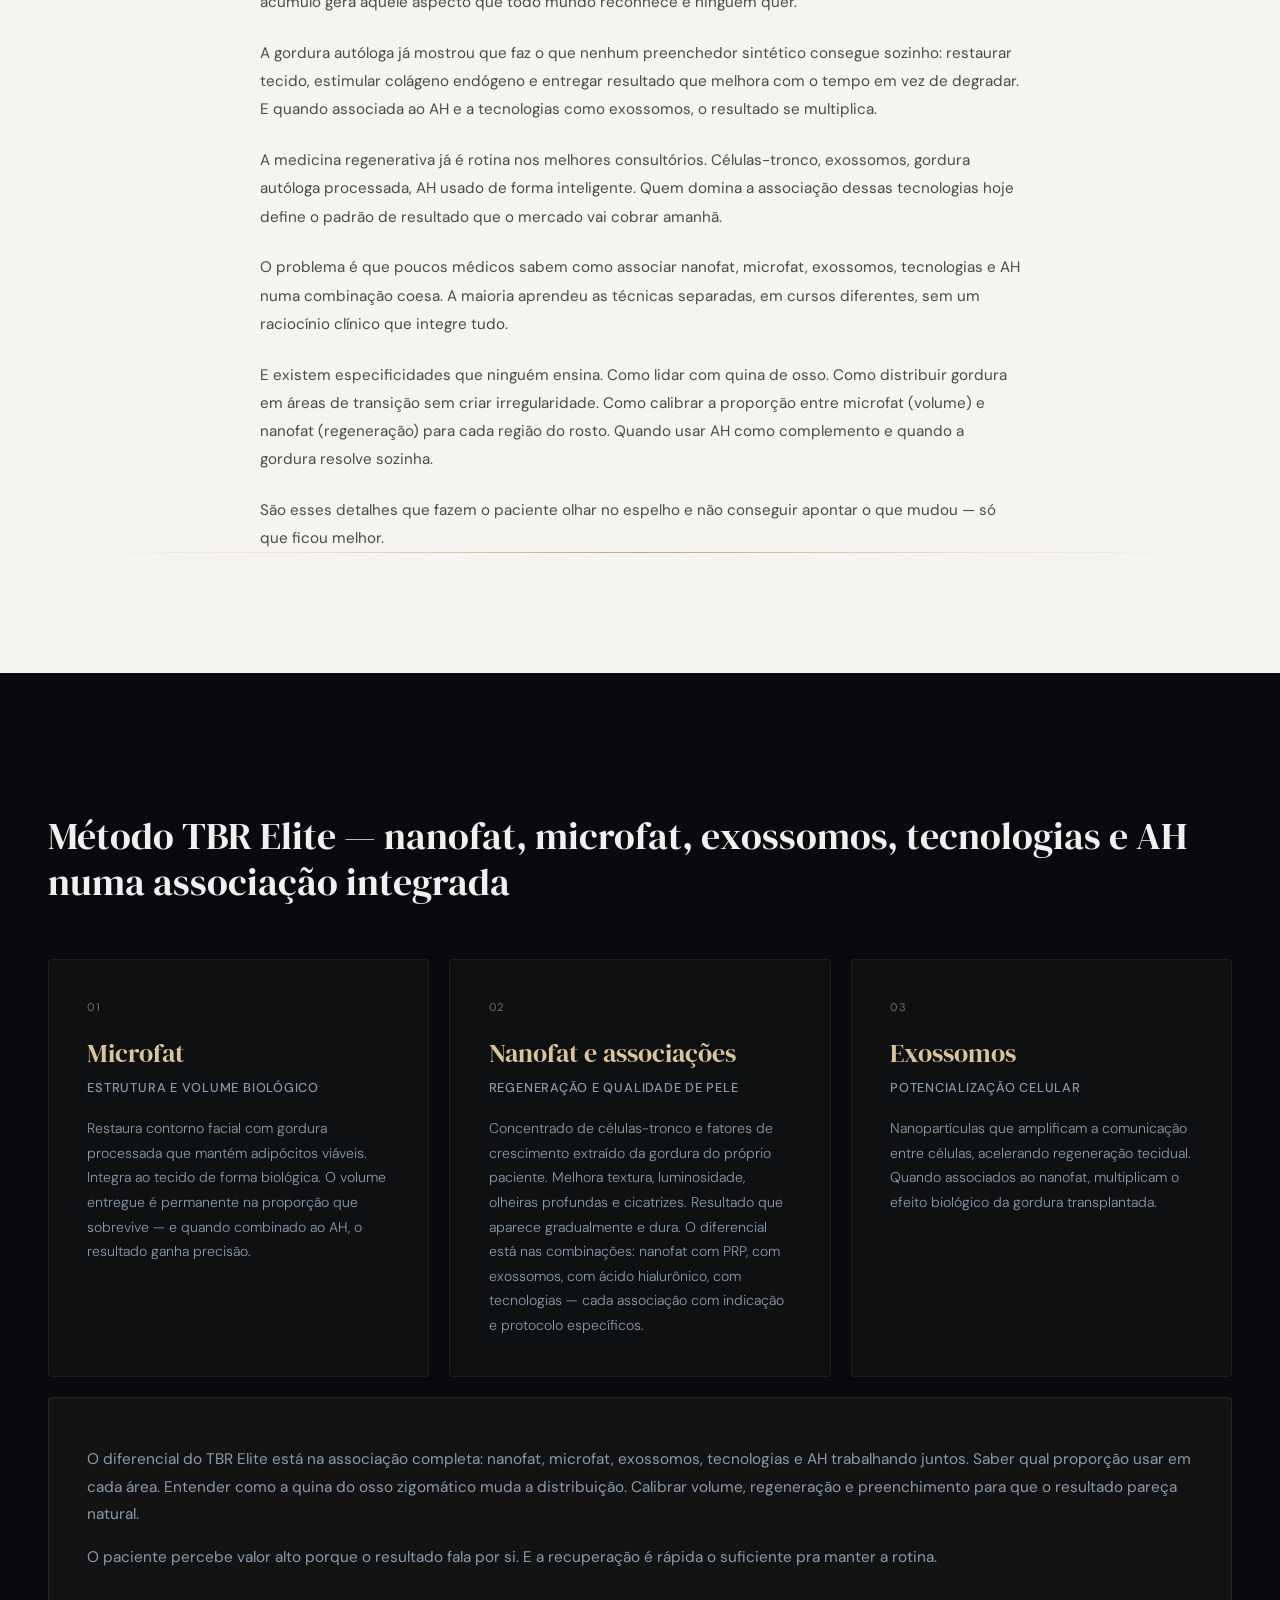
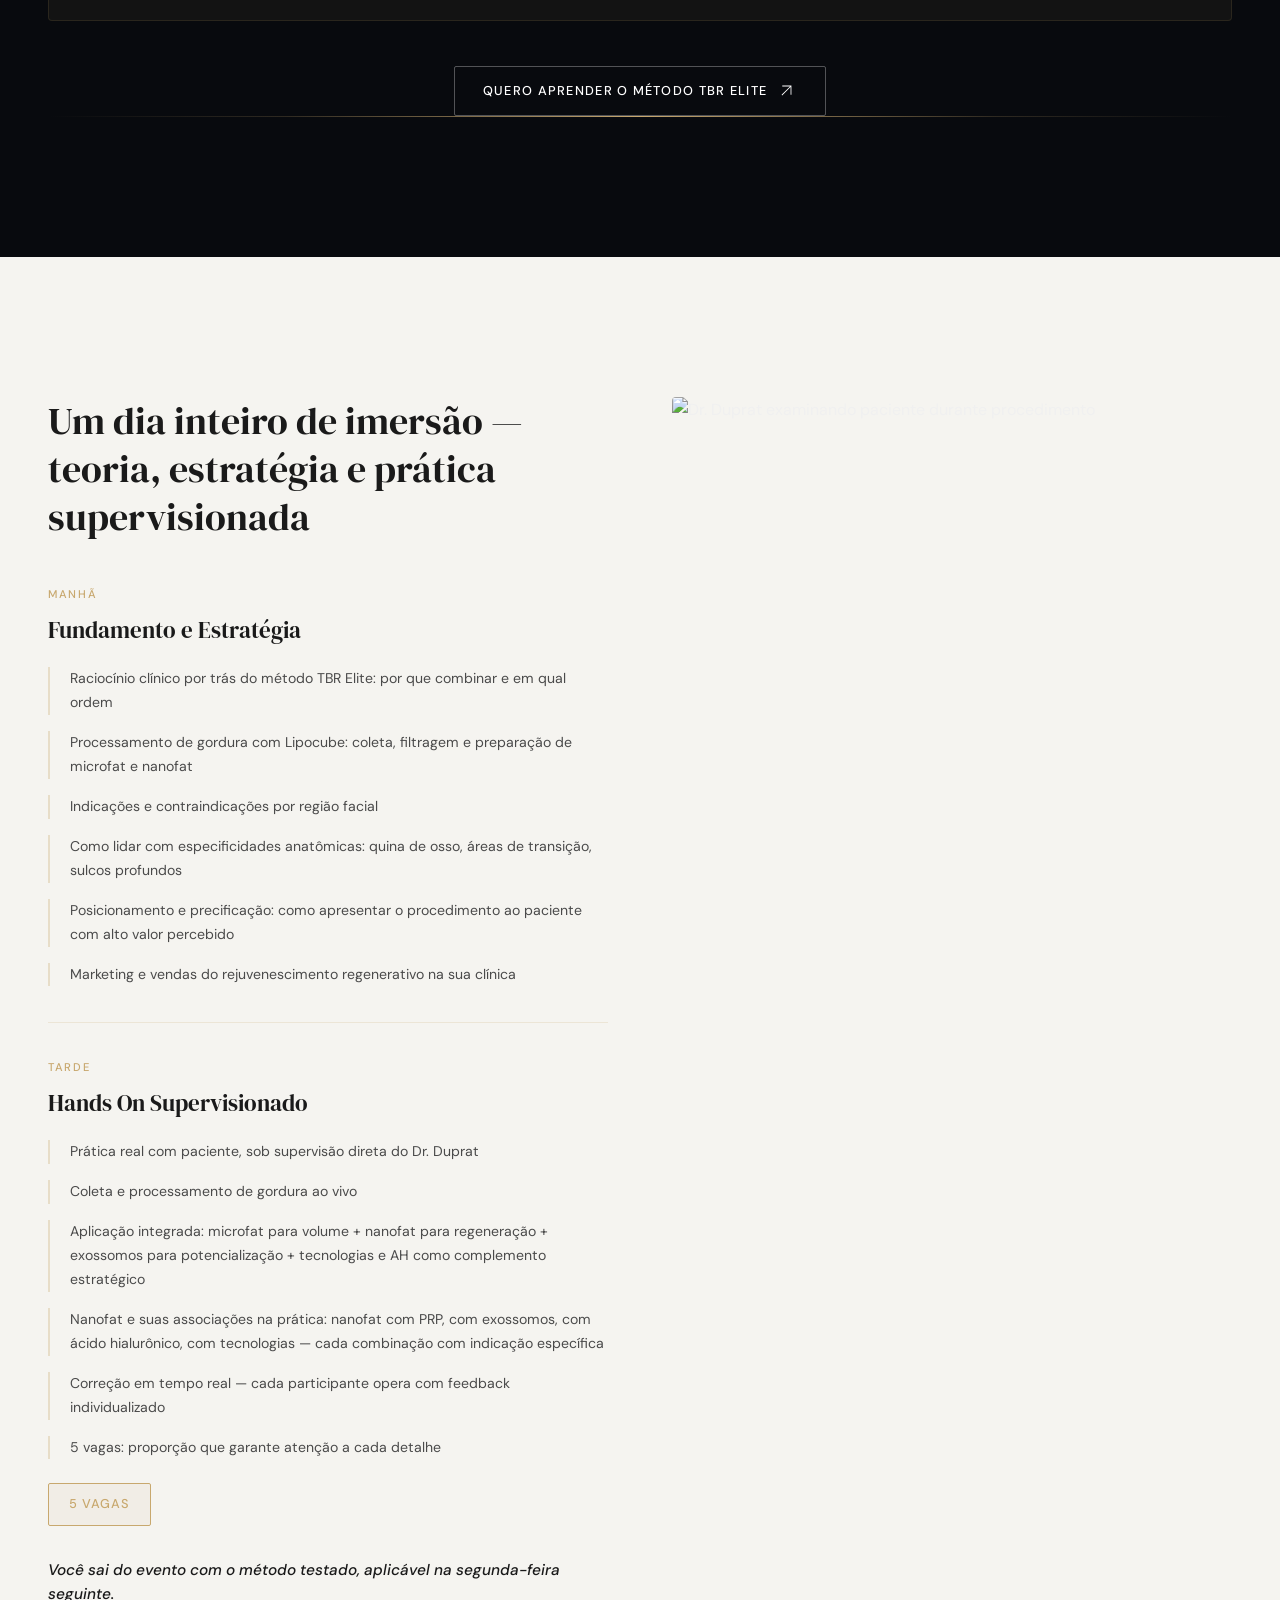
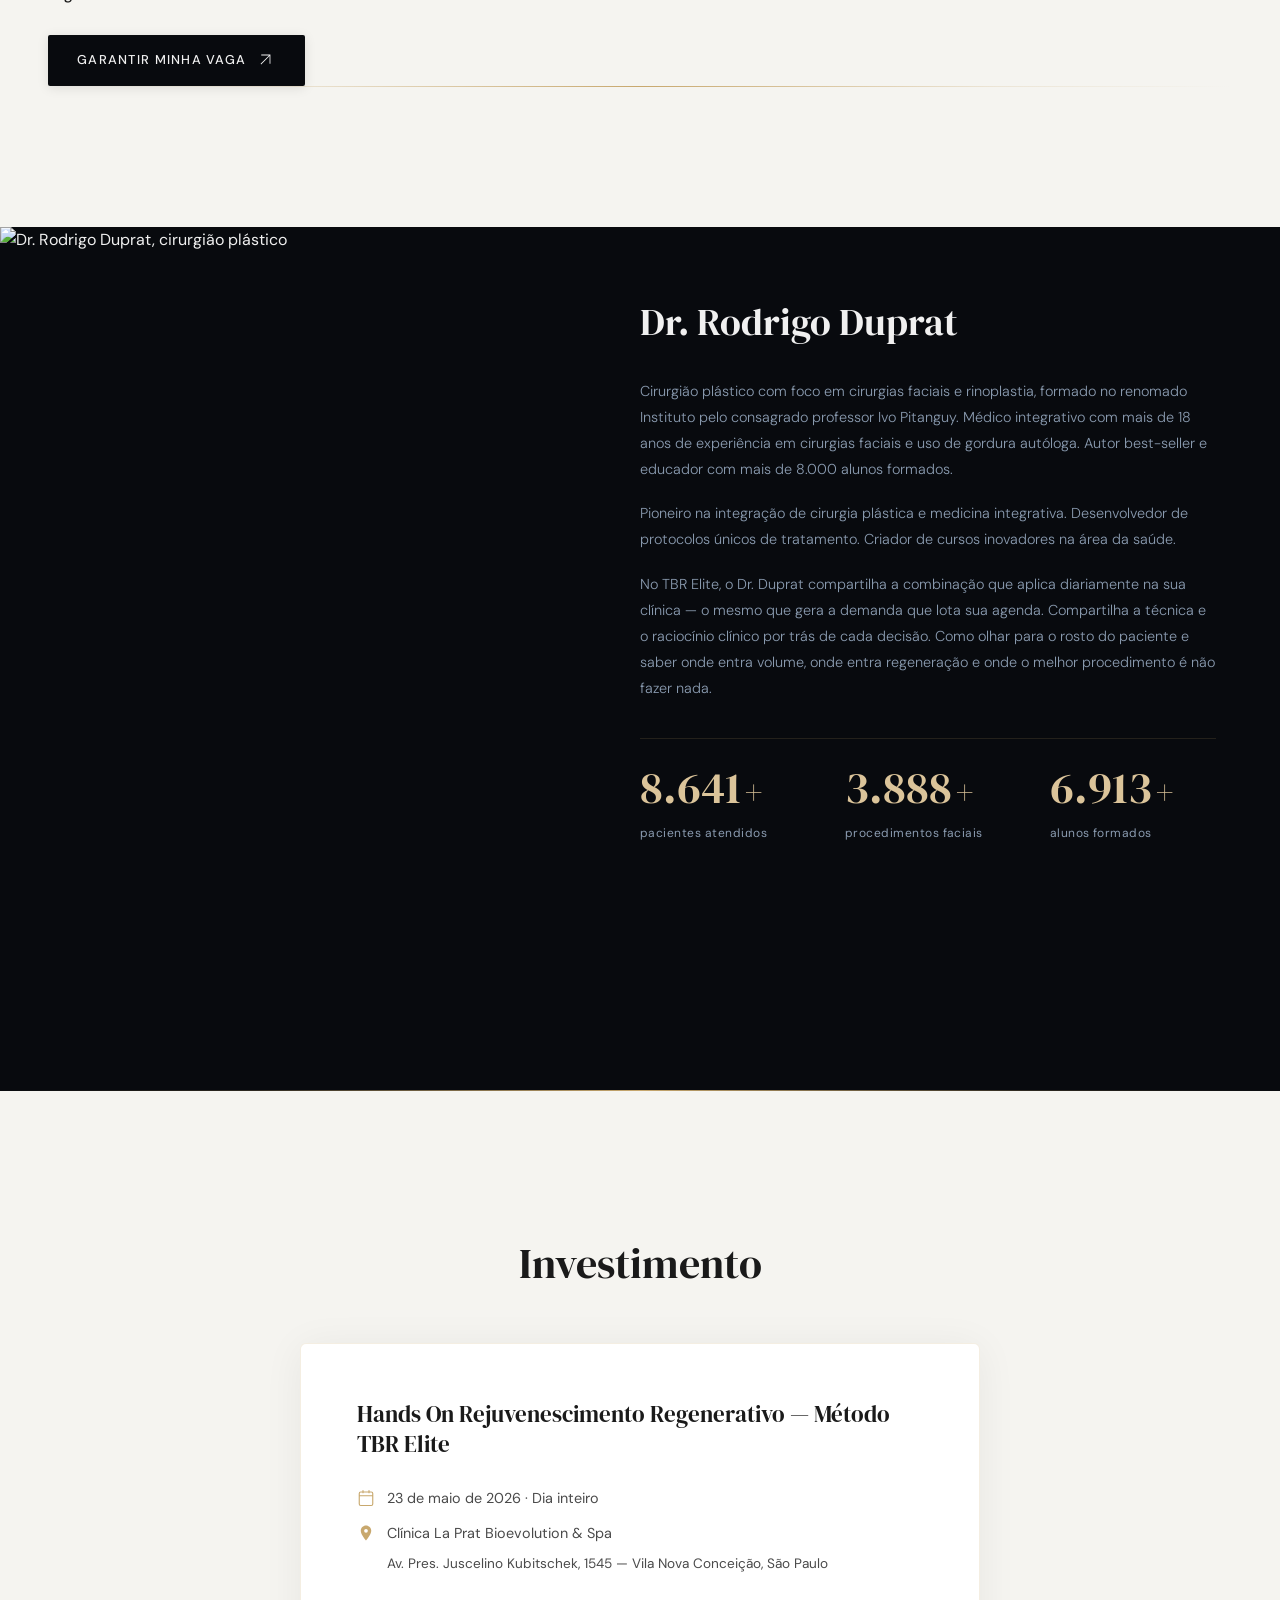
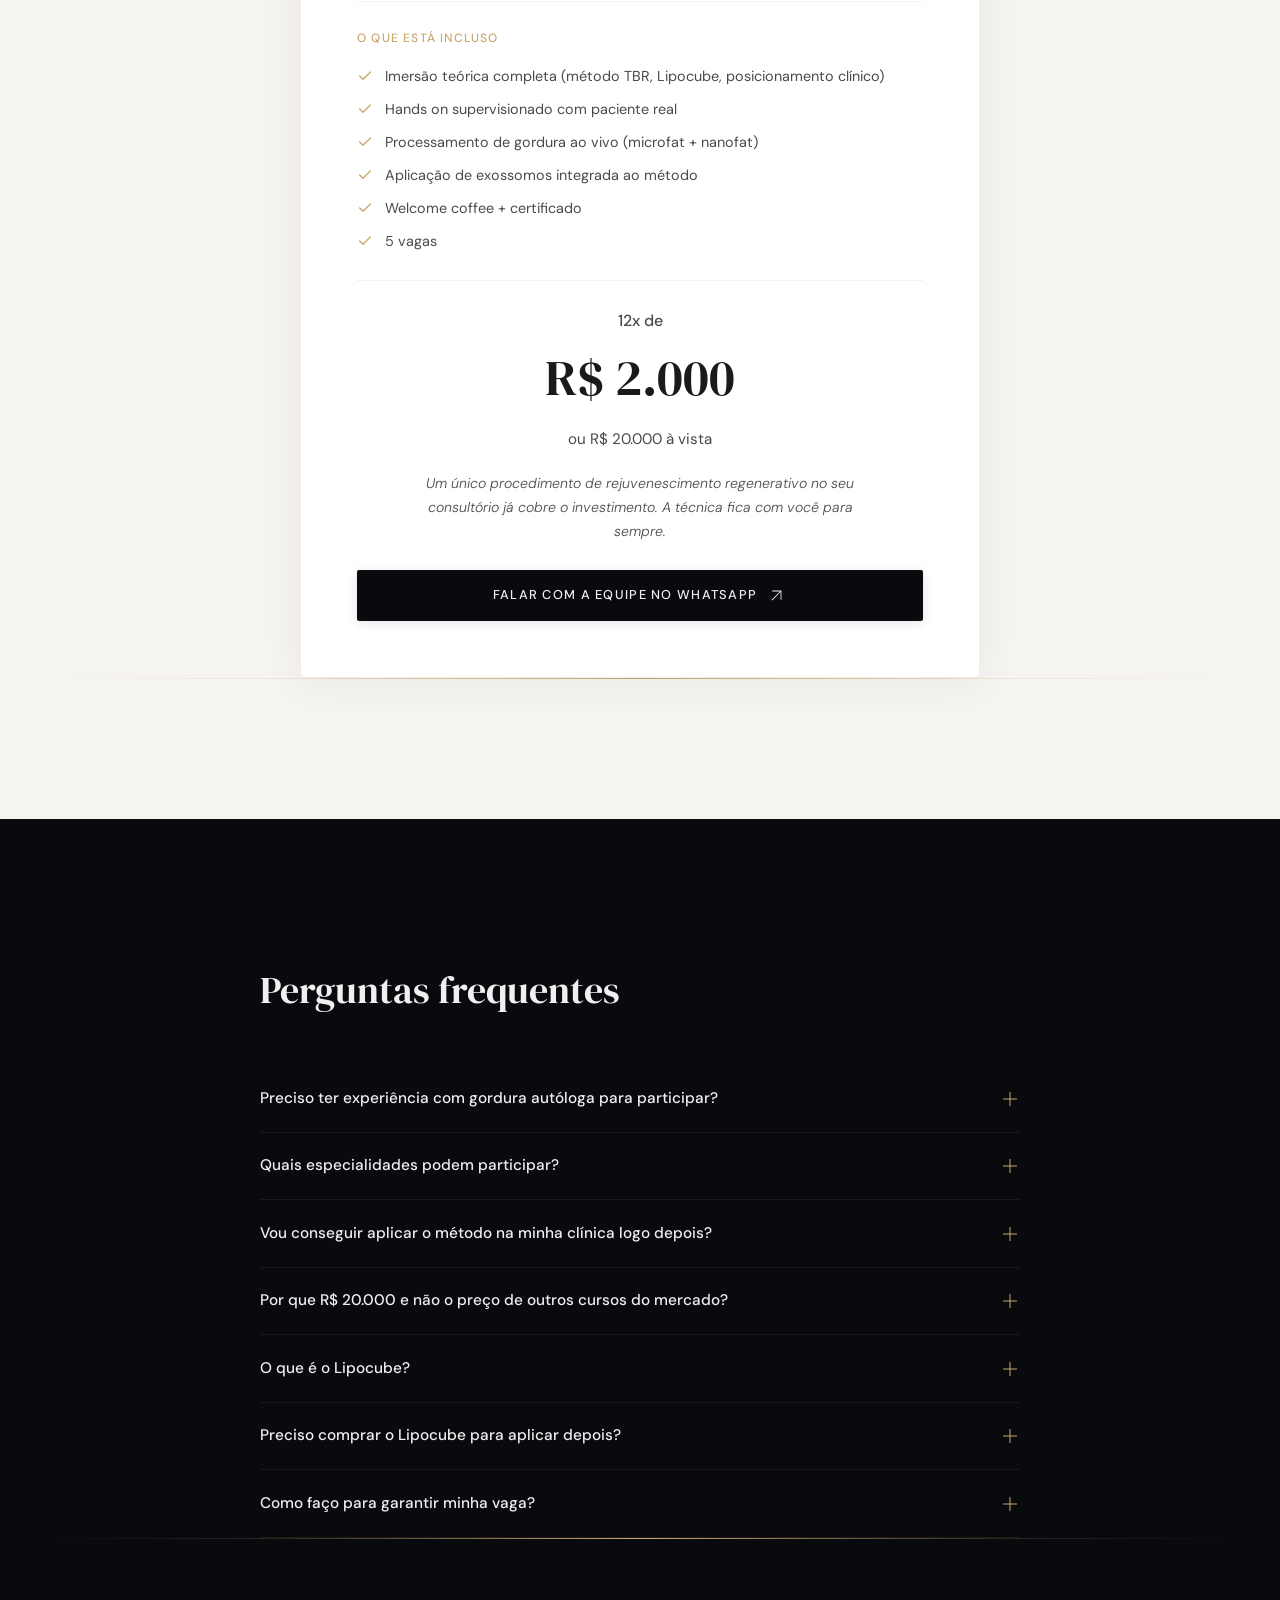
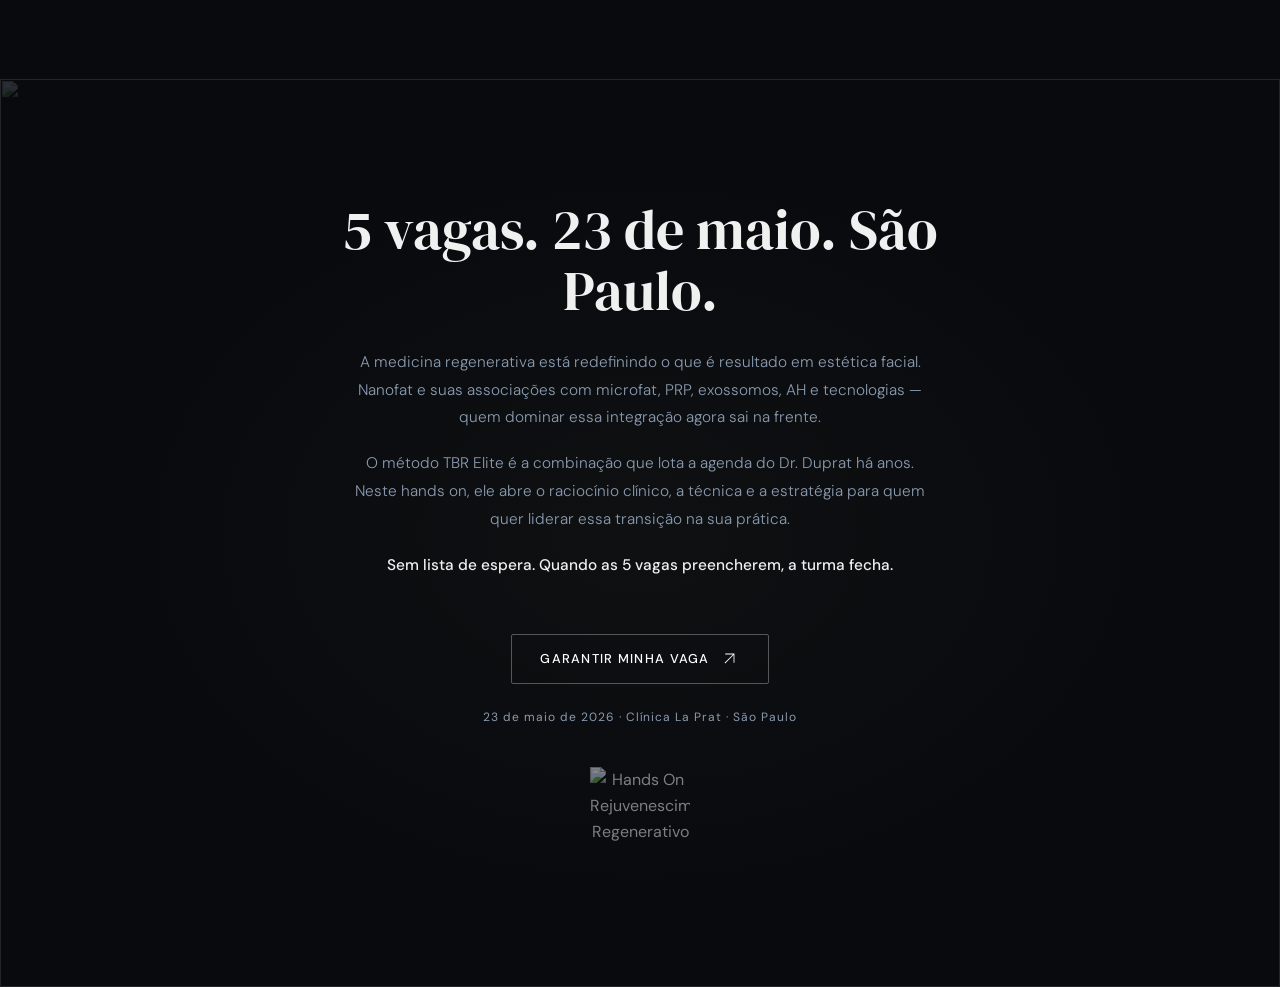
==== commit 7e0fee27: "Self-host AOS para eliminar round-trip unpkg em mobile CSS e JS de AOS agora em /vendor/aos/. Remove" ====
--- a/index.html
+++ b/index.html
@@ -9,11 +9,10 @@
   <link rel="preconnect" href="https://fonts.gstatic.com" crossorigin>
   <link rel="dns-prefetch" href="//www.googletagmanager.com">
   <link rel="dns-prefetch" href="//connect.facebook.net">
-  <link rel="dns-prefetch" href="//unpkg.com">
   <link rel="preload" as="image" fetchpriority="high" href="/.netlify/images?url=/images/fotos/Rodrigo%20Duprat%20ESSENSES%202025%2015_.jpg&w=1000&q=75">
   <link href="https://fonts.googleapis.com/css2?family=DM+Sans:ital,opsz,wght@0,9..40,300;0,9..40,400;0,9..40,500;1,9..40,300;1,9..40,400&family=DM+Serif+Display:ital@0;1&display=swap" rel="stylesheet">
-  <link href="https://unpkg.com/aos@2.3.1/dist/aos.css" rel="stylesheet">
-  <link rel="stylesheet" href="style.css?v=7">
+  <link href="/vendor/aos/aos.css?v=1" rel="stylesheet">
+  <link rel="stylesheet" href="style.css?v=8">
   <!-- Google Tag Manager (deferred via interaction/scroll trigger) -->
   <script>
     (function(){
@@ -467,7 +466,7 @@
 
   </main>
 
-  <script src="https://unpkg.com/aos@2.3.1/dist/aos.js" defer></script>
+  <script src="/vendor/aos/aos.js?v=1" defer></script>
   <script src="script.js?v=3" defer></script>
 </body>
 </html>
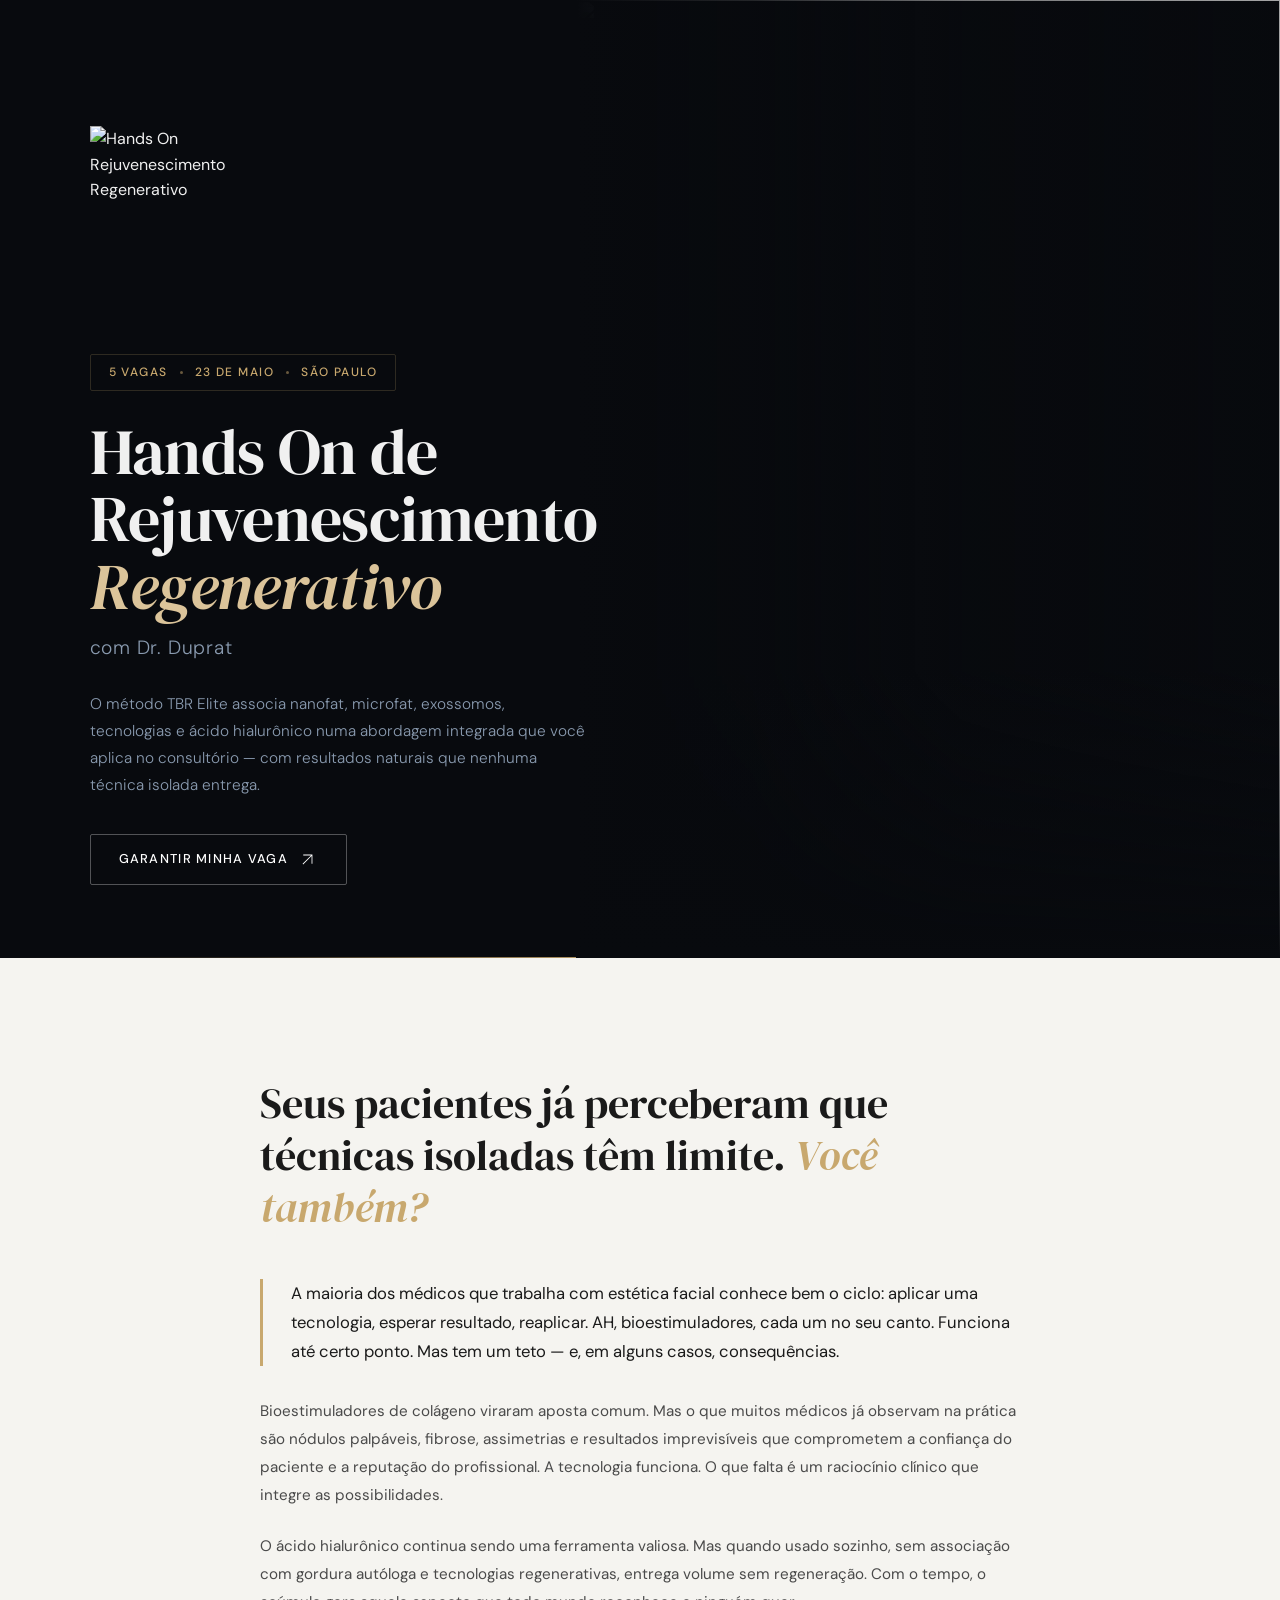
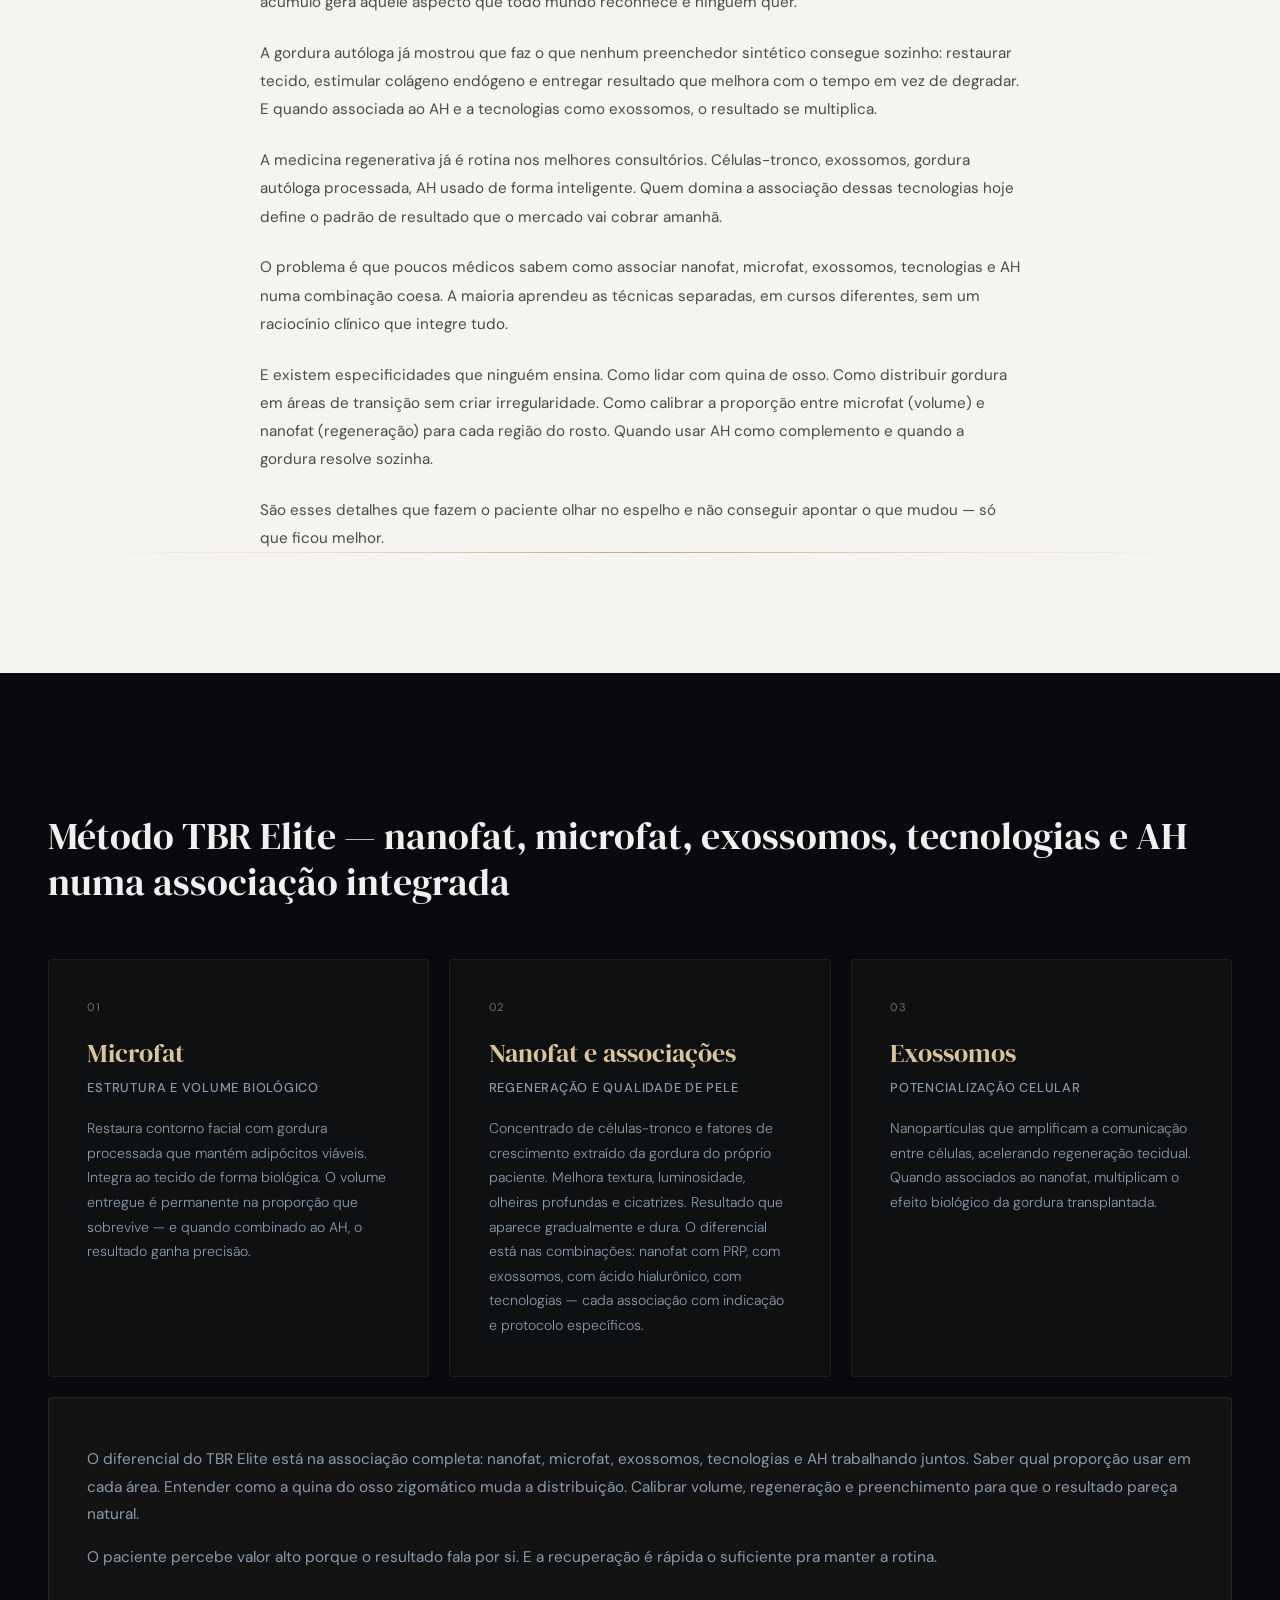
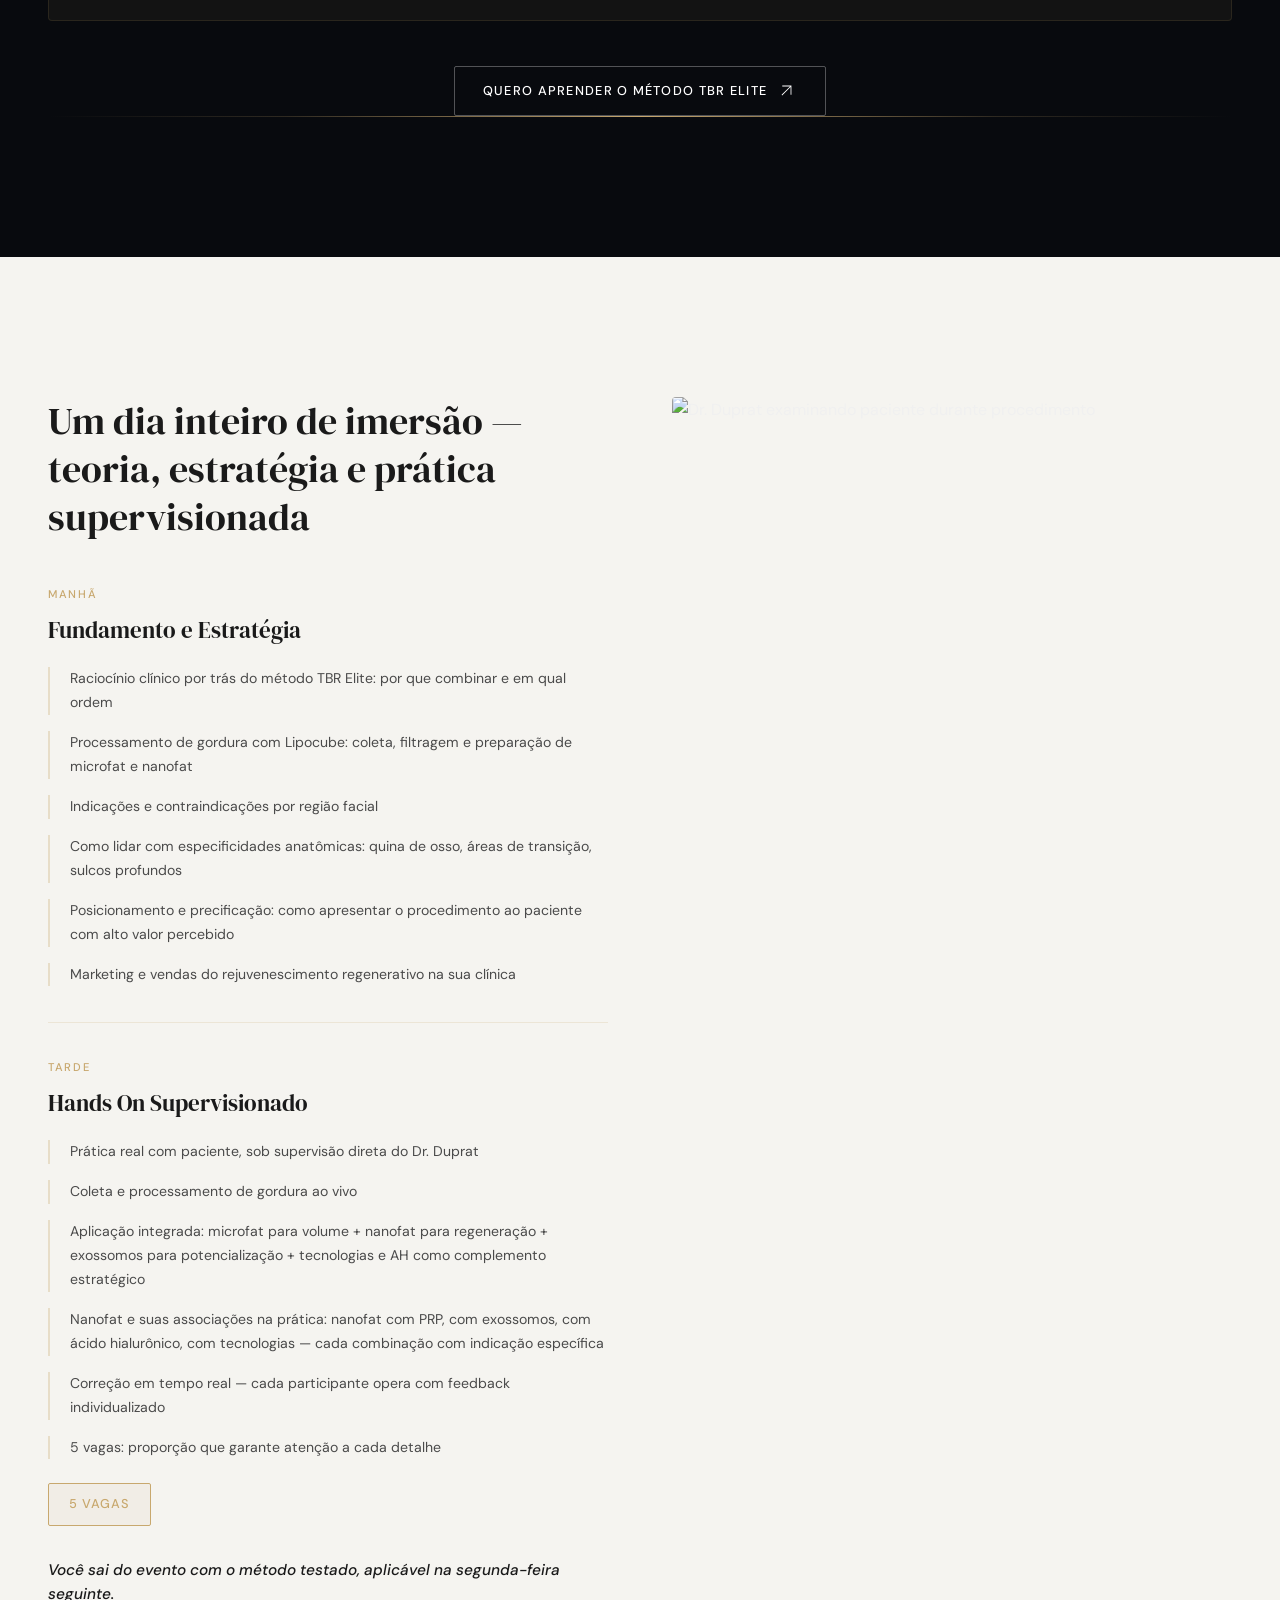
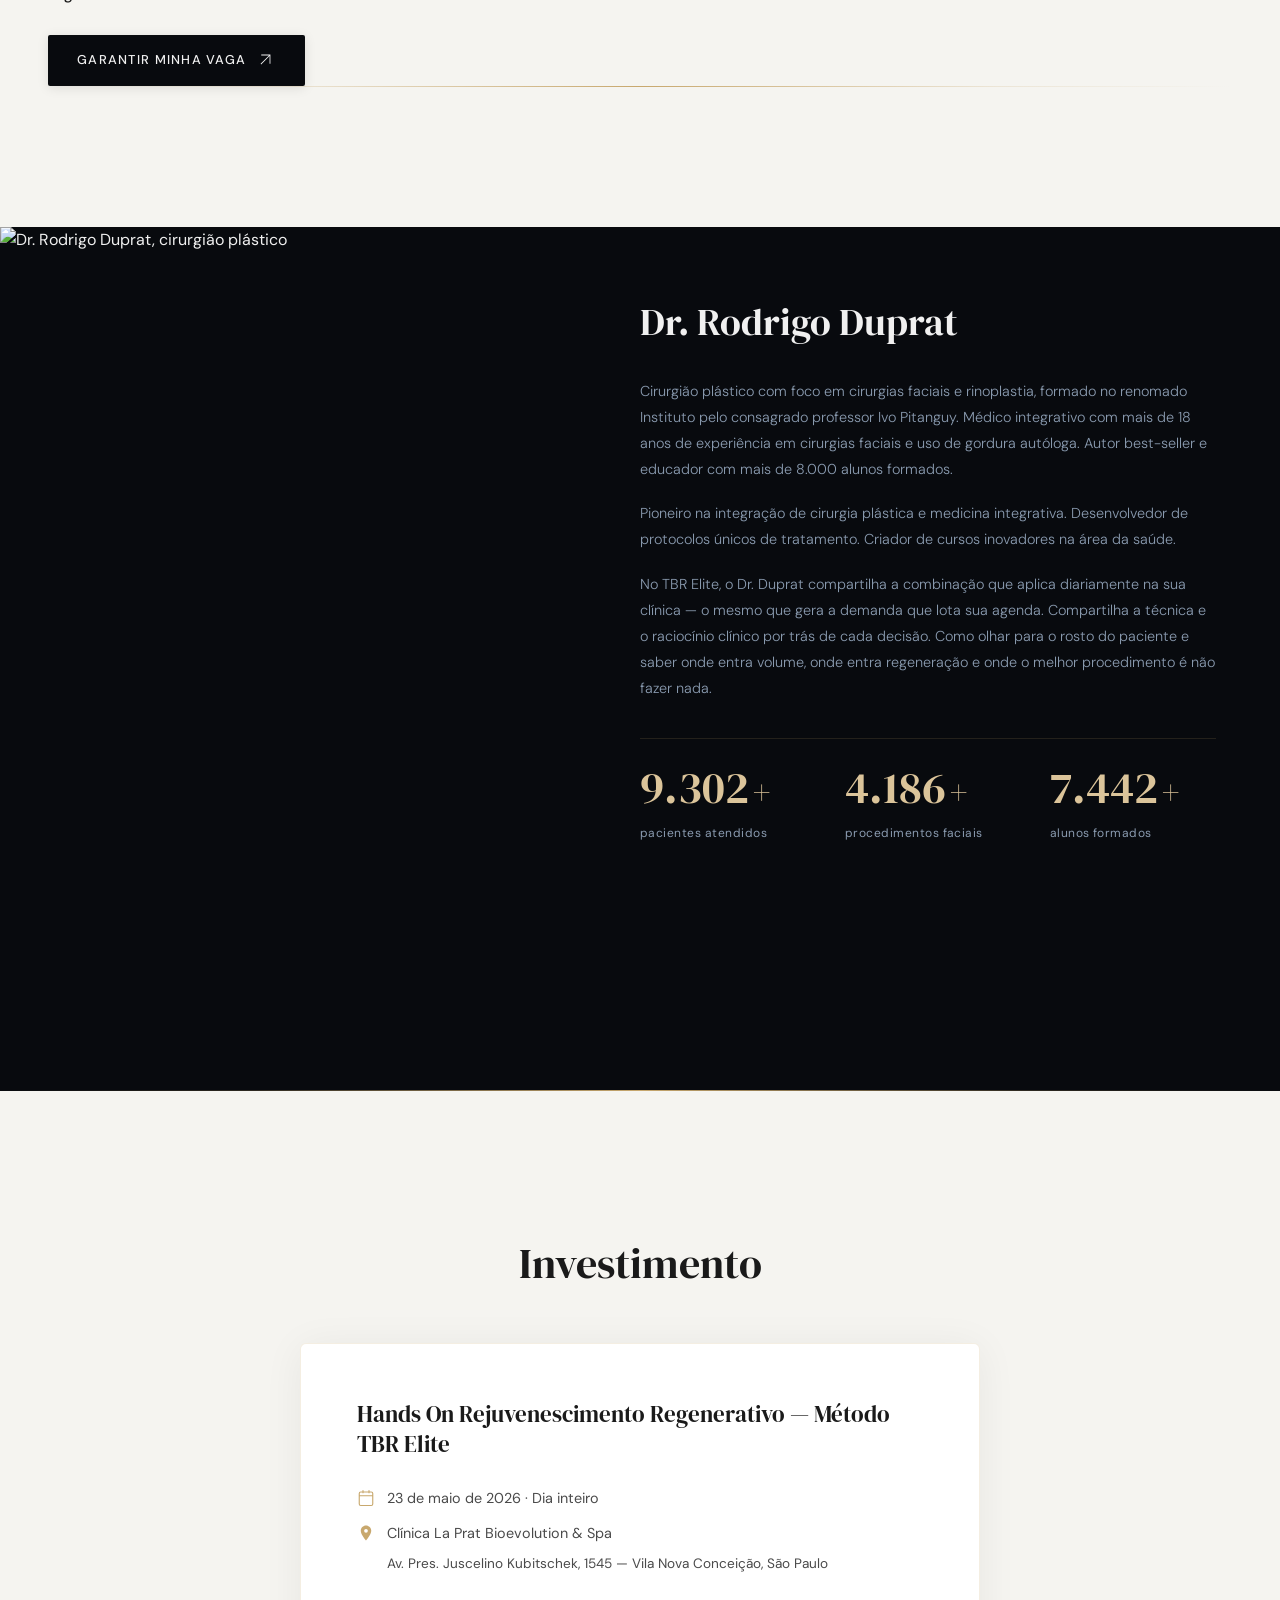
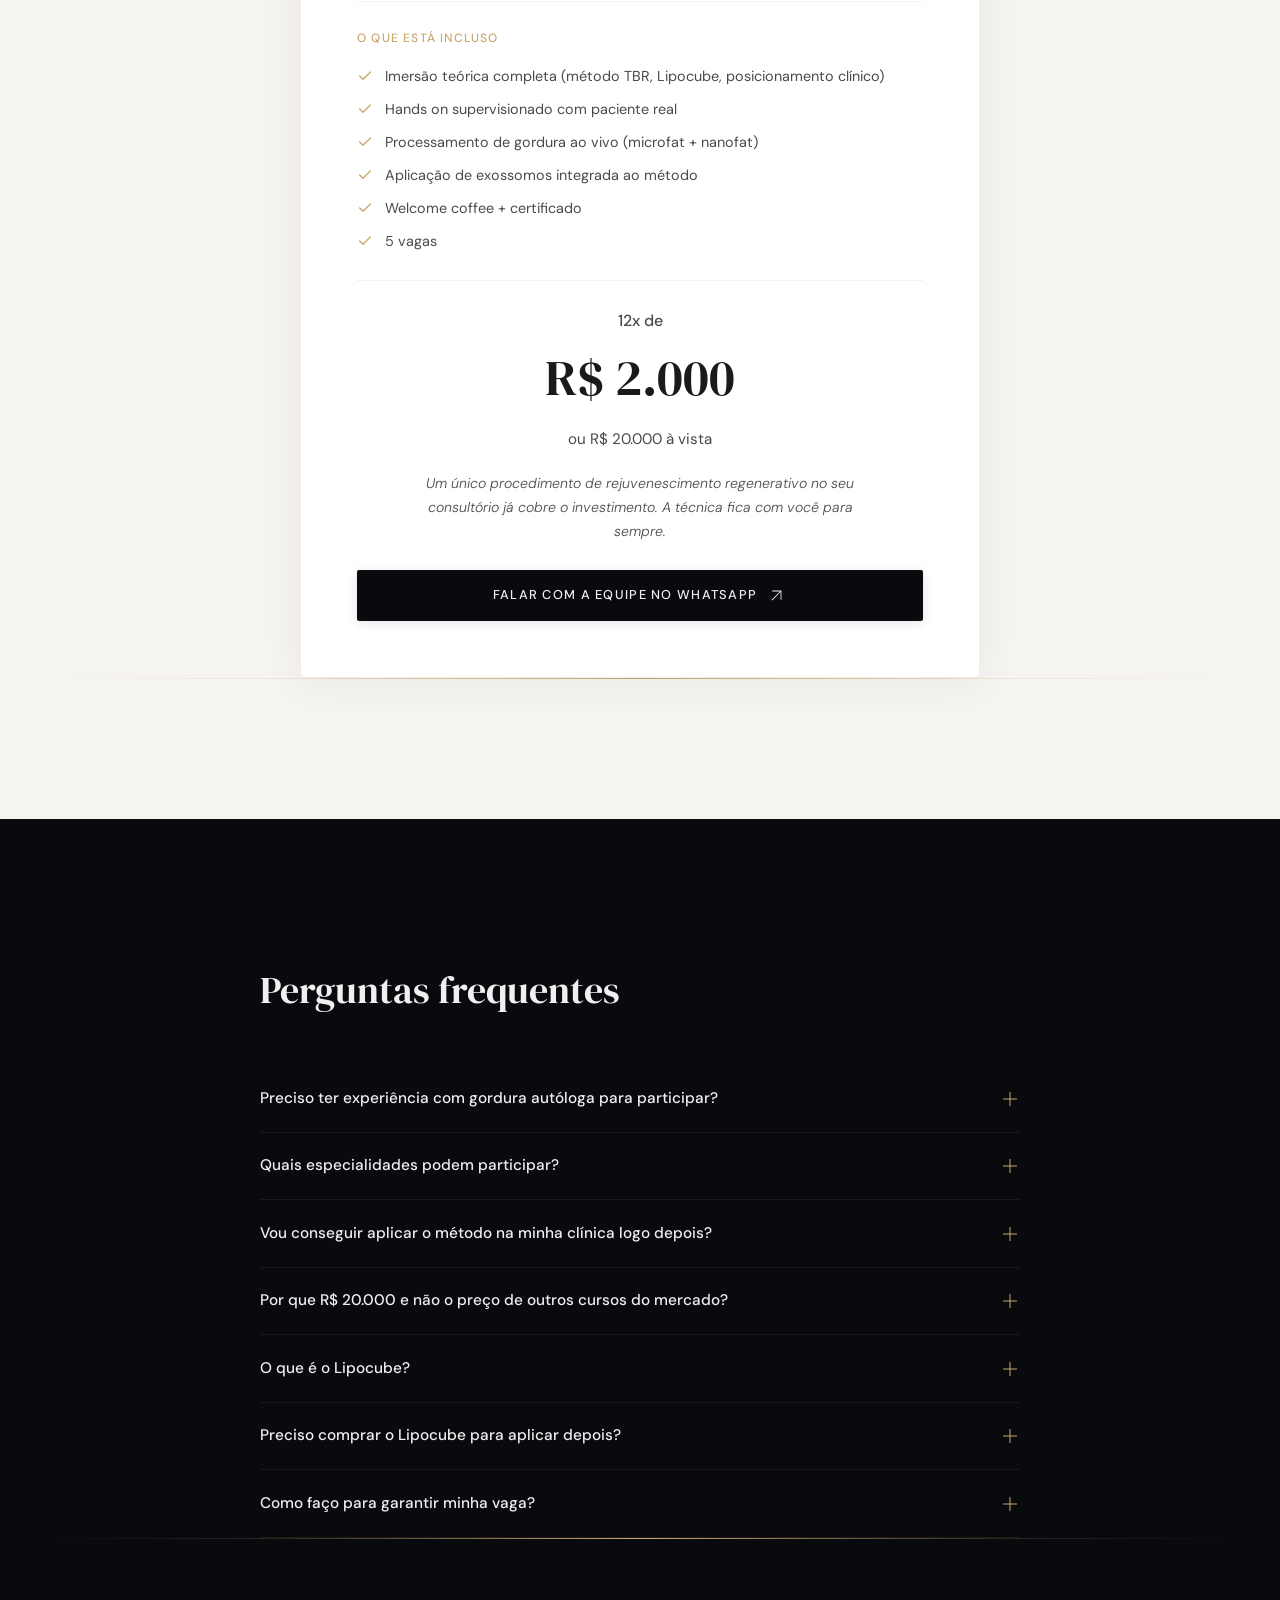
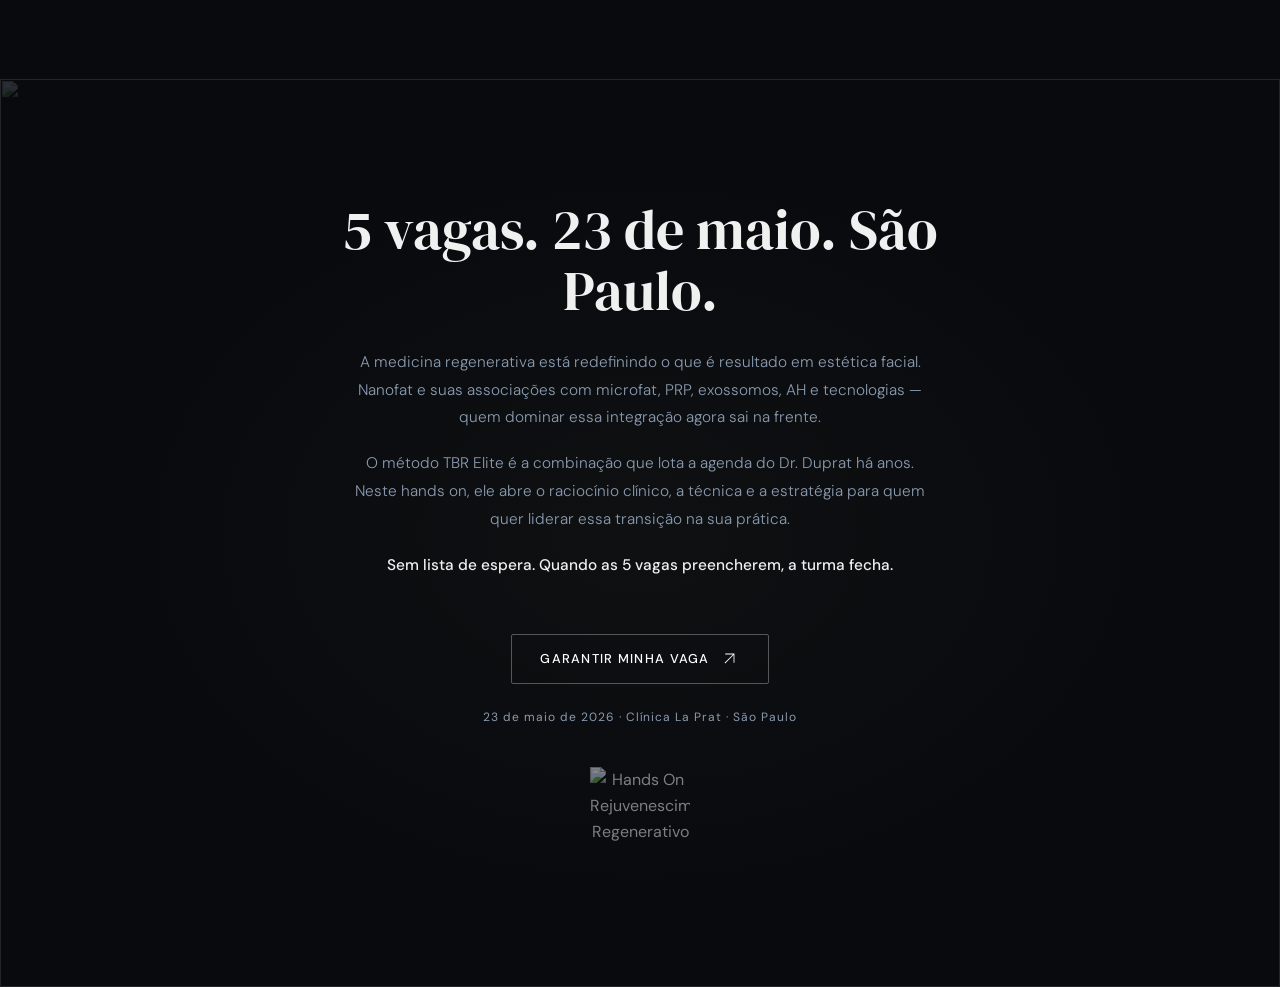
==== commit 17653eac: "Hero com srcset responsivo: w=500 no mobile, w=1000 no desktop Preload e img usam imagesrcset/srcset" ====
--- a/index.html
+++ b/index.html
@@ -9,10 +9,10 @@
   <link rel="preconnect" href="https://fonts.gstatic.com" crossorigin>
   <link rel="dns-prefetch" href="//www.googletagmanager.com">
   <link rel="dns-prefetch" href="//connect.facebook.net">
-  <link rel="preload" as="image" fetchpriority="high" href="/.netlify/images?url=/images/fotos/Rodrigo%20Duprat%20ESSENSES%202025%2015_.jpg&w=1000&q=75">
+  <link rel="preload" as="image" fetchpriority="high" href="/.netlify/images?url=/images/fotos/Rodrigo%20Duprat%20ESSENSES%202025%2015_.jpg&w=500&q=75" imagesrcset="/.netlify/images?url=/images/fotos/Rodrigo%20Duprat%20ESSENSES%202025%2015_.jpg&w=500&q=75 500w, /.netlify/images?url=/images/fotos/Rodrigo%20Duprat%20ESSENSES%202025%2015_.jpg&w=1000&q=75 1000w" imagesizes="(max-width: 768px) 100vw, 55vw">
   <link href="https://fonts.googleapis.com/css2?family=DM+Sans:ital,opsz,wght@0,9..40,300;0,9..40,400;0,9..40,500;1,9..40,300;1,9..40,400&family=DM+Serif+Display:ital@0;1&display=swap" rel="stylesheet">
   <link href="/vendor/aos/aos.css?v=1" rel="stylesheet">
-  <link rel="stylesheet" href="style.css?v=8">
+  <link rel="stylesheet" href="style.css?v=9">
   <!-- Google Tag Manager (deferred via interaction/scroll trigger) -->
   <script>
     (function(){
@@ -44,7 +44,7 @@
     <!-- ============ SEÇÃO 1: HERO ============ -->
     <section class="hero" id="hero">
       <div class="hero__bg">
-        <img src="/.netlify/images?url=/images/fotos/Rodrigo%20Duprat%20ESSENSES%202025%2015_.jpg&w=1000&q=75" alt="" aria-hidden="true" width="800" height="1200" loading="eager">
+        <img src="/.netlify/images?url=/images/fotos/Rodrigo%20Duprat%20ESSENSES%202025%2015_.jpg&w=1000&q=75" srcset="/.netlify/images?url=/images/fotos/Rodrigo%20Duprat%20ESSENSES%202025%2015_.jpg&w=500&q=75 500w, /.netlify/images?url=/images/fotos/Rodrigo%20Duprat%20ESSENSES%202025%2015_.jpg&w=1000&q=75 1000w" sizes="(max-width: 768px) 100vw, 55vw" alt="" aria-hidden="true" width="800" height="1200" loading="eager" fetchpriority="high">
       </div>
 
       <div class="hero__inner">
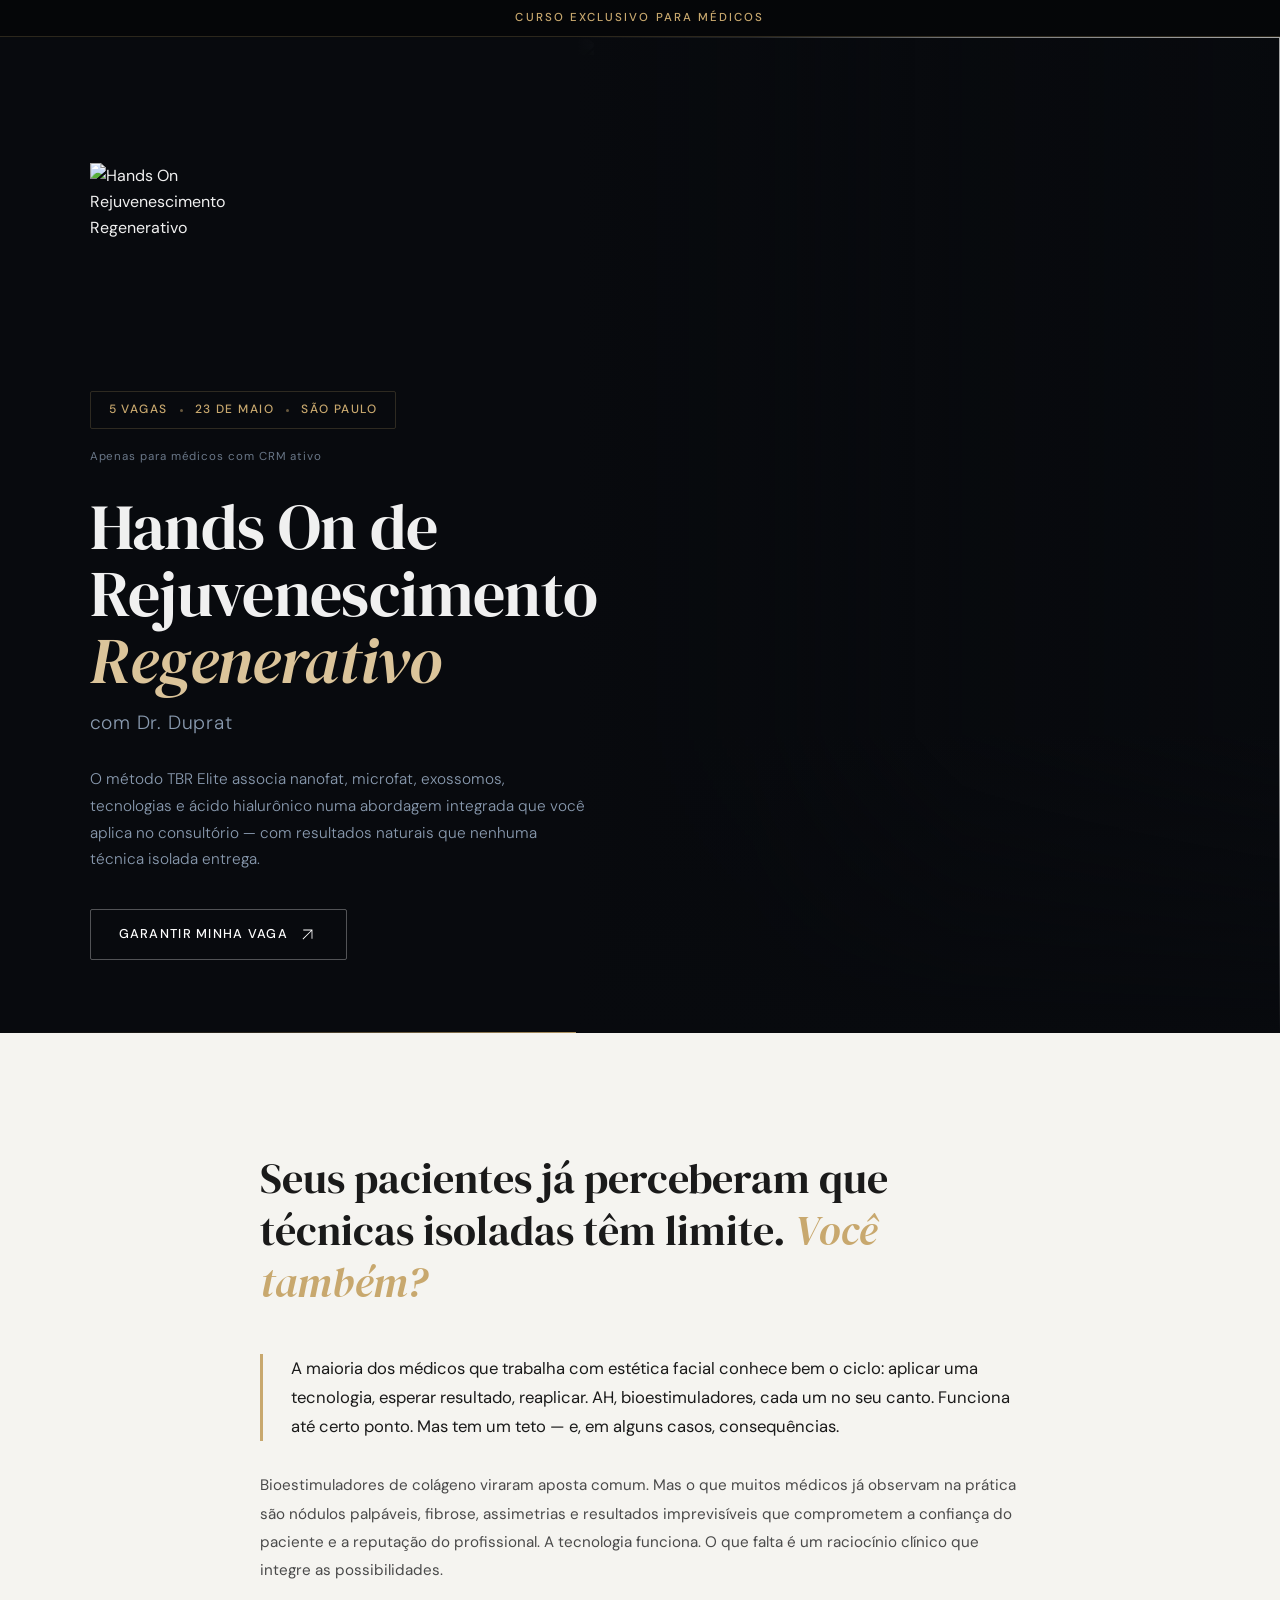
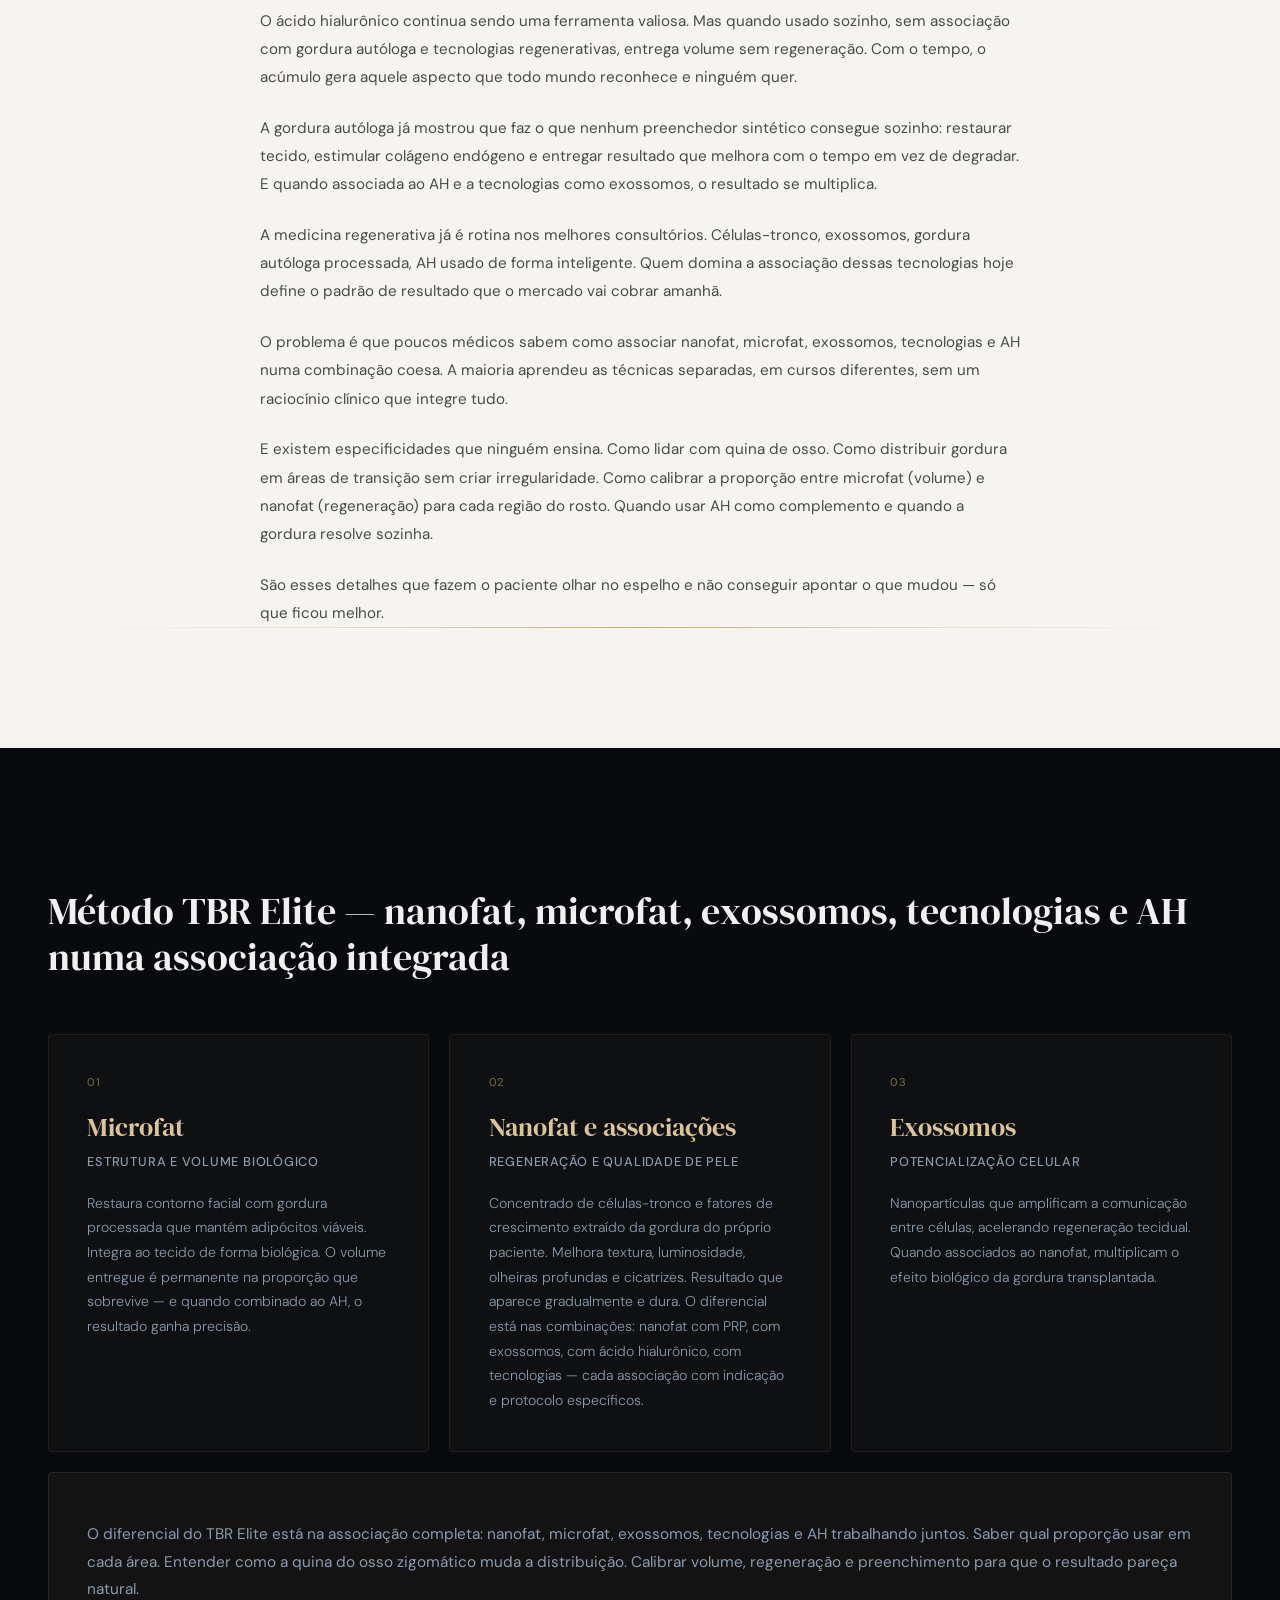
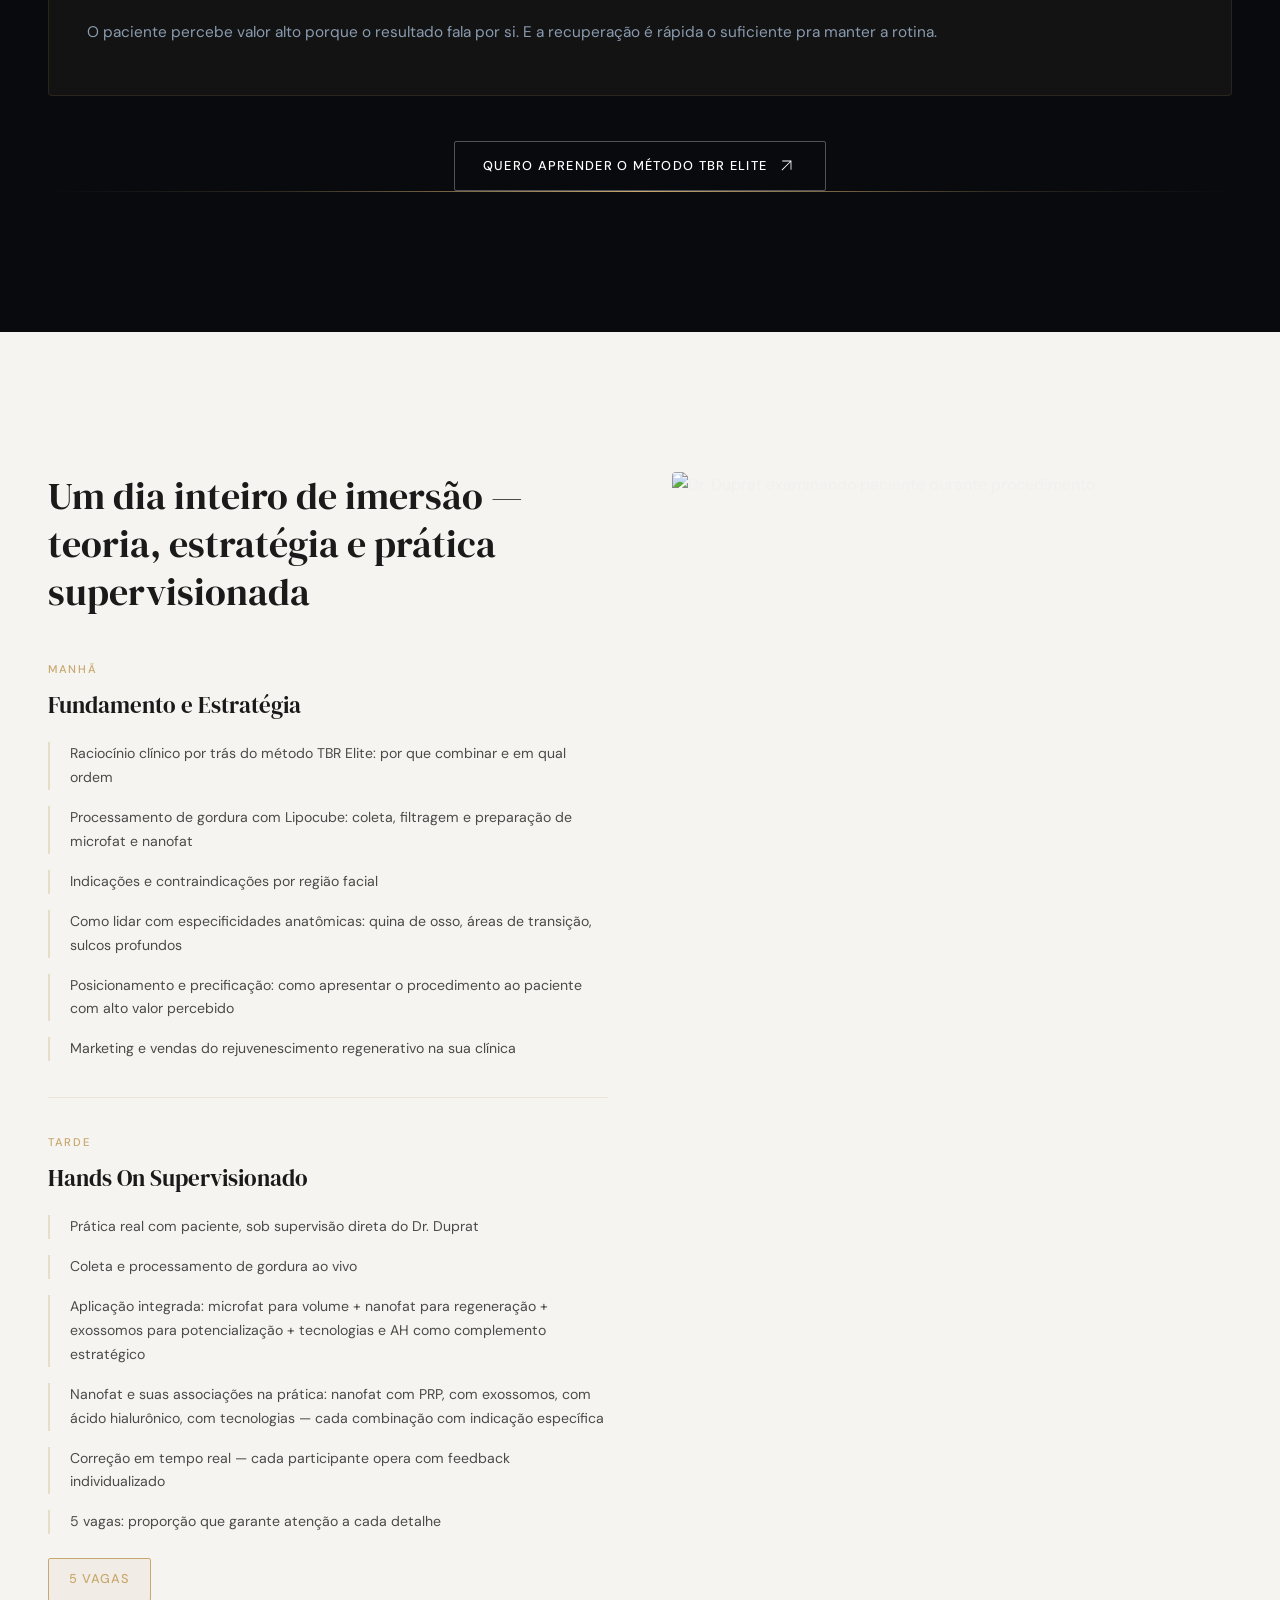
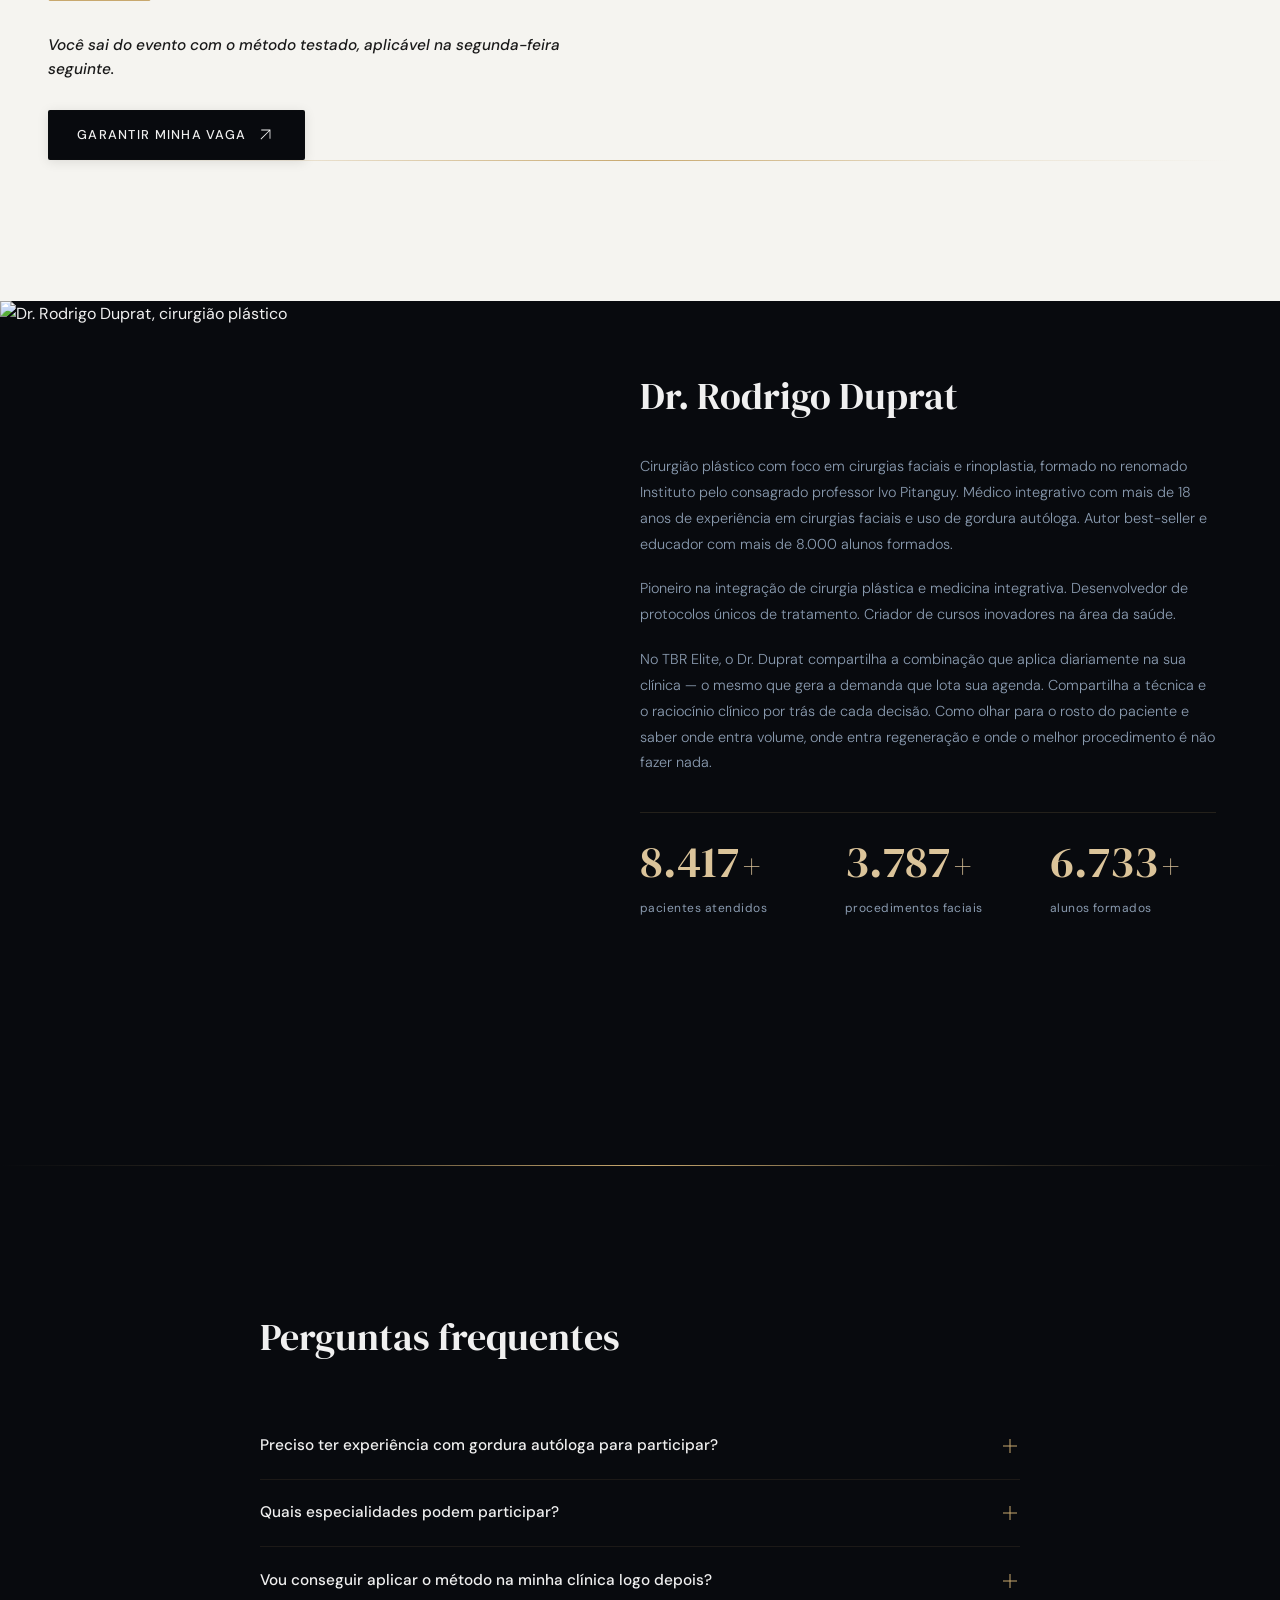
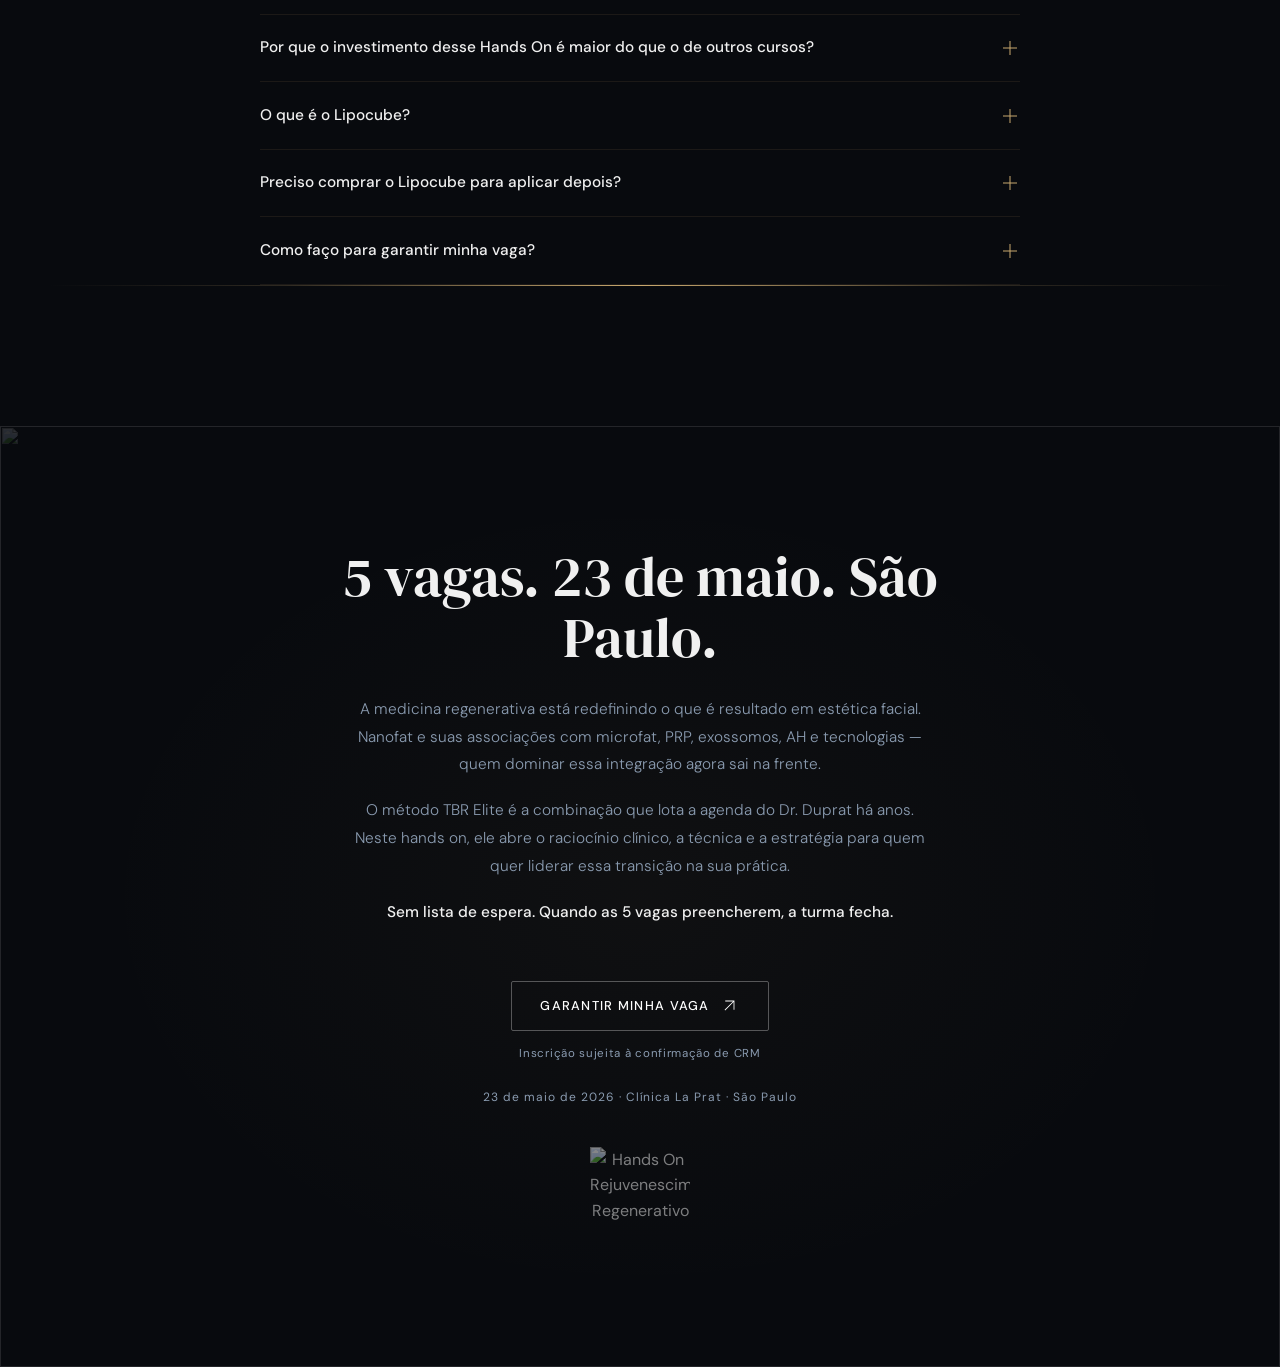
==== commit e8fe2778: "Aviso "Curso exclusivo para Médicos" + remove preço + CTAs ao WhatsApp Header sticky no topo (v1 e v" ====
--- a/index.html
+++ b/index.html
@@ -12,7 +12,7 @@
   <link rel="preload" as="image" fetchpriority="high" href="/.netlify/images?url=/images/fotos/Rodrigo%20Duprat%20ESSENSES%202025%2015_.jpg&w=500&q=75" imagesrcset="/.netlify/images?url=/images/fotos/Rodrigo%20Duprat%20ESSENSES%202025%2015_.jpg&w=500&q=75 500w, /.netlify/images?url=/images/fotos/Rodrigo%20Duprat%20ESSENSES%202025%2015_.jpg&w=1000&q=75 1000w" imagesizes="(max-width: 768px) 100vw, 55vw">
   <link href="https://fonts.googleapis.com/css2?family=DM+Sans:ital,opsz,wght@0,9..40,300;0,9..40,400;0,9..40,500;1,9..40,300;1,9..40,400&family=DM+Serif+Display:ital@0;1&display=swap" rel="stylesheet">
   <link href="/vendor/aos/aos.css?v=1" rel="stylesheet">
-  <link rel="stylesheet" href="style.css?v=9">
+  <link rel="stylesheet" href="style.css?v=10">
   <!-- Google Tag Manager (deferred via interaction/scroll trigger) -->
   <script>
     (function(){
@@ -39,6 +39,8 @@
   height="0" width="0" style="display:none;visibility:hidden"></iframe></noscript>
   <!-- End Google Tag Manager (noscript) -->
 
+  <div class="aviso-medicos" role="note">Curso exclusivo para Médicos</div>
+
   <main>
 
     <!-- ============ SEÇÃO 1: HERO ============ -->
@@ -61,6 +63,8 @@
             <span>São Paulo</span>
           </div>
 
+          <p class="hero__exclusividade">Apenas para médicos com CRM ativo</p>
+
           <h1 class="hero__headline">
             Hands On de<br>
             Rejuvenescimento<br>
@@ -73,7 +77,7 @@
             O método TBR Elite associa nanofat, microfat, exossomos, tecnologias e ácido hialurônico numa abordagem integrada que você aplica no consultório — com resultados naturais que nenhuma técnica isolada entrega.
           </p>
 
-          <a href="#investimento" class="btn btn--outline" aria-label="Ver investimento">
+          <a href="https://api.whatsapp.com/send/?phone=5527992543518&text=Oi%2C%20estou%20muito%20interessado%20no%20Hands%20On%20do%20Dr%20Duprat%2C%20gostaria%20de%20saber%20mais&type=phone_number&app_absent=0" target="_blank" rel="noopener" class="btn btn--outline" aria-label="Falar com a equipe no WhatsApp">
             <span>GARANTIR MINHA VAGA</span>
             <svg width="20" height="20" viewBox="0 0 24 24" fill="none" aria-hidden="true">
               <path d="M6.19 17.29L16.29 7.21V16.5H17.29V5.5H6.29V6.5H15.58L5.5 16.6L6.19 17.29Z" fill="currentColor"/>
@@ -270,83 +274,7 @@
       <div class="section-divider"></div>
     </section>
 
-    <!-- ============ SEÇÃO 6: INVESTIMENTO ============ -->
-    <section class="investimento" id="investimento">
-      <div class="investimento__container">
-
-        <h2 class="investimento__headline" data-aos="fade-up">Investimento</h2>
-
-        <div class="investimento__card" data-aos="fade-up" data-aos-delay="100">
-
-          <h3 class="investimento__card-title">Hands On Rejuvenescimento Regenerativo — Método TBR Elite</h3>
-
-          <div class="investimento__info">
-            <div class="investimento__info-item">
-              <svg width="18" height="18" viewBox="0 0 24 24" fill="none" aria-hidden="true"><path d="M8 2v3M16 2v3M3 9h18M5 4h14a2 2 0 012 2v14a2 2 0 01-2 2H5a2 2 0 01-2-2V6a2 2 0 012-2z" stroke="currentColor" stroke-width="1.5" stroke-linecap="round" stroke-linejoin="round"/></svg>
-              <span>23 de maio de 2026 · Dia inteiro</span>
-            </div>
-            <div class="investimento__info-item">
-              <svg width="18" height="18" viewBox="0 0 24 24" fill="none" aria-hidden="true"><path d="M12 2C8.13 2 5 5.13 5 9c0 5.25 7 13 7 13s7-7.75 7-13c0-3.87-3.13-7-7-7zm0 9.5a2.5 2.5 0 110-5 2.5 2.5 0 010 5z" fill="currentColor"/></svg>
-              <span>Clínica La Prat Bioevolution &amp; Spa</span>
-            </div>
-            <div class="investimento__info-item investimento__info-item--address">
-              <span>Av. Pres. Juscelino Kubitschek, 1545 — Vila Nova Conceição, São Paulo</span>
-            </div>
-          </div>
-
-          <hr class="investimento__sep">
-
-          <span class="investimento__incluso-label">O QUE ESTÁ INCLUSO</span>
-          <ul class="investimento__incluso-lista">
-            <li>
-              <svg width="16" height="16" viewBox="0 0 24 24" fill="none" aria-hidden="true"><path d="M20 6L9 17l-5-5" stroke="currentColor" stroke-width="2" stroke-linecap="round" stroke-linejoin="round"/></svg>
-              <span>Imersão teórica completa (método TBR, Lipocube, posicionamento clínico)</span>
-            </li>
-            <li>
-              <svg width="16" height="16" viewBox="0 0 24 24" fill="none" aria-hidden="true"><path d="M20 6L9 17l-5-5" stroke="currentColor" stroke-width="2" stroke-linecap="round" stroke-linejoin="round"/></svg>
-              <span>Hands on supervisionado com paciente real</span>
-            </li>
-            <li>
-              <svg width="16" height="16" viewBox="0 0 24 24" fill="none" aria-hidden="true"><path d="M20 6L9 17l-5-5" stroke="currentColor" stroke-width="2" stroke-linecap="round" stroke-linejoin="round"/></svg>
-              <span>Processamento de gordura ao vivo (microfat + nanofat)</span>
-            </li>
-            <li>
-              <svg width="16" height="16" viewBox="0 0 24 24" fill="none" aria-hidden="true"><path d="M20 6L9 17l-5-5" stroke="currentColor" stroke-width="2" stroke-linecap="round" stroke-linejoin="round"/></svg>
-              <span>Aplicação de exossomos integrada ao método</span>
-            </li>
-            <li>
-              <svg width="16" height="16" viewBox="0 0 24 24" fill="none" aria-hidden="true"><path d="M20 6L9 17l-5-5" stroke="currentColor" stroke-width="2" stroke-linecap="round" stroke-linejoin="round"/></svg>
-              <span>Welcome coffee + certificado</span>
-            </li>
-            <li>
-              <svg width="16" height="16" viewBox="0 0 24 24" fill="none" aria-hidden="true"><path d="M20 6L9 17l-5-5" stroke="currentColor" stroke-width="2" stroke-linecap="round" stroke-linejoin="round"/></svg>
-              <span>5 vagas</span>
-            </li>
-          </ul>
-
-          <hr class="investimento__sep">
-
-          <div class="investimento__preco">
-            <span class="investimento__preco-parcela-prefix">12x de</span>
-            <span class="investimento__preco-valor">R$ 2.000</span>
-            <span class="investimento__preco-avista">ou R$ 20.000 à vista</span>
-          </div>
-
-          <p class="investimento__argumento">Um único procedimento de rejuvenescimento regenerativo no seu consultório já cobre o investimento. A técnica fica com você para sempre.</p>
-
-          <a href="https://api.whatsapp.com/send/?phone=5527992543518&text=Oi%2C%20estou%20muito%20interessado%20no%20Hands%20On%20do%20Dr%20Duprat%2C%20gostaria%20de%20saber%20mais&type=phone_number&app_absent=0" target="_blank" rel="noopener" class="btn btn--outline btn--dark btn--full" aria-label="Falar com a equipe no WhatsApp">
-            <span>FALAR COM A EQUIPE NO WHATSAPP</span>
-            <svg width="20" height="20" viewBox="0 0 24 24" fill="none" aria-hidden="true">
-              <path d="M6.19 17.29L16.29 7.21V16.5H17.29V5.5H6.29V6.5H15.58L5.5 16.6L6.19 17.29Z" fill="currentColor"/>
-            </svg>
-          </a>
-
-        </div>
-      </div>
-      <div class="section-divider"></div>
-    </section>
-
-    <!-- ============ SEÇÃO 7: FAQ ============ -->
+    <!-- ============ SEÇÃO 6: FAQ ============ -->
     <section class="faq" id="faq">
       <div class="faq__container">
 
@@ -386,11 +314,11 @@
 
           <div class="faq__item" data-aos="fade-up" data-aos-delay="180">
             <button class="faq__pergunta" aria-expanded="false" aria-controls="faq-4">
-              <span>Por que R$ 20.000 e não o preço de outros cursos do mercado?</span>
+              <span>Por que o investimento desse Hands On é maior do que o de outros cursos?</span>
               <span class="faq__icon" aria-hidden="true"></span>
             </button>
             <div class="faq__resposta" id="faq-4" role="region">
-              <p>Cursos de R$ 2.000 a R$ 5.000 colocam 20 a 30 médicos numa sala. Aqui são 5. Cada participante opera com supervisão direta do Dr. Duprat. Além disso, o conteúdo cobre a associação completa — nanofat e suas combinações com microfat, PRP, exossomos, AH e tecnologias — além de posicionamento clínico e estratégia de vendas. Um procedimento regenerativo no seu consultório custa entre R$ 15.000 e R$ 30.000 para o paciente — o curso se paga na primeira aplicação.</p>
+              <p>A maioria dos cursos do mercado coloca 20 a 30 médicos numa sala. Aqui são 5. Cada participante opera com supervisão direta do Dr. Duprat, em paciente real, com material e tecnologias usados na clínica dele. O conteúdo cobre a associação completa — nanofat e suas combinações com microfat, PRP, exossomos, AH e tecnologias — além de posicionamento clínico e estratégia de vendas do procedimento. Um único procedimento regenerativo no seu consultório paga o investimento na primeira aplicação. Para entender se faz sentido para o seu momento, fale com a equipe pelo WhatsApp.</p>
             </div>
           </div>
 
@@ -454,6 +382,7 @@
               <path d="M6.19 17.29L16.29 7.21V16.5H17.29V5.5H6.29V6.5H15.58L5.5 16.6L6.19 17.29Z" fill="currentColor"/>
             </svg>
           </a>
+          <p class="cta-final__crm" data-aos="fade-up" data-aos-delay="250">Inscrição sujeita à confirmação de CRM</p>
         </div>
 
         <p class="cta-final__dados" data-aos="fade-up" data-aos-delay="300">23 de maio de 2026 · Clínica La Prat · São Paulo</p>
--- a/style.css
+++ b/style.css
@@ -54,6 +54,36 @@
 a {
   text-decoration: none;
   color: inherit;
+}
+
+/* ============ SHARED: Aviso Médicos (sticky) ============ */
+
+.aviso-medicos {
+  position: sticky;
+  top: 0;
+  z-index: 100;
+  background: #050608;
+  color: var(--accent-gold);
+  text-align: center;
+  font-family: var(--font-body);
+  font-size: 0.72rem;
+  font-weight: 500;
+  letter-spacing: 0.18em;
+  text-transform: uppercase;
+  padding: 9px 16px;
+  border-bottom: 1px solid var(--accent-gold-dim);
+}
+
+@media (max-width: 480px) {
+  .aviso-medicos {
+    font-size: 0.62rem;
+    letter-spacing: 0.14em;
+    padding: 8px 12px;
+  }
+}
+
+:where(section[id]) {
+  scroll-margin-top: 56px;
 }
 
 /* ============ SHARED: Divider ============ */
@@ -240,6 +270,16 @@
   opacity: 0.5;
 }
 
+.hero__exclusividade {
+  font-size: 0.72rem;
+  font-weight: 400;
+  letter-spacing: 0.08em;
+  color: var(--text-secondary);
+  opacity: 0.75;
+  margin-bottom: clamp(20px, 3vh, 28px);
+  margin-top: -8px;
+}
+
 .hero__headline {
   font-family: var(--font-display);
   font-size: clamp(2.6rem, 6.5vw, 5rem);
@@ -617,159 +657,7 @@
   margin-top: 6px;
 }
 
-/* ============ SEÇÃO 6: INVESTIMENTO ============ */
-
-.investimento {
-  background: var(--bg-light);
-  padding: clamp(80px, 12vw, 140px) clamp(24px, 5vw, 48px);
-  position: relative;
-}
-
-.investimento__container {
-  max-width: var(--container-max);
-  margin: 0 auto;
-}
-
-.investimento__headline {
-  font-family: var(--font-display);
-  font-size: clamp(1.8rem, 3.5vw, 2.6rem);
-  font-weight: 400;
-  color: var(--text-dark);
-  text-align: center;
-  margin-bottom: clamp(40px, 5vh, 64px);
-}
-
-.investimento__card {
-  max-width: 680px;
-  margin: 0 auto;
-  padding: clamp(36px, 5vw, 56px);
-  background: #fff;
-  border: 1px solid rgba(200, 168, 110, 0.2);
-  border-radius: 6px;
-  box-shadow: 0 4px 40px rgba(0, 0, 0, 0.06);
-  transition: all 0.4s cubic-bezier(0.16, 1, 0.3, 1);
-}
-
-.investimento__card:hover {
-  box-shadow: 0 8px 48px rgba(0, 0, 0, 0.1);
-  transform: translateY(-4px);
-}
-
-.investimento__card-title {
-  font-family: var(--font-display);
-  font-size: clamp(1.2rem, 1.8vw, 1.5rem);
-  font-weight: 400;
-  color: var(--text-dark);
-  line-height: 1.3;
-  margin-bottom: clamp(24px, 3vh, 36px);
-}
-
-.investimento__info {
-  margin-bottom: 0;
-}
-
-.investimento__info-item {
-  display: flex;
-  align-items: center;
-  gap: 12px;
-  margin-bottom: 12px;
-  font-size: 0.9rem;
-  color: var(--text-dark-secondary);
-}
-
-.investimento__info-item svg {
-  color: var(--accent-gold);
-  flex-shrink: 0;
-}
-
-.investimento__info-item--address {
-  padding-left: 30px;
-  font-size: 0.85rem;
-  margin-top: -4px;
-}
-
-.investimento__sep {
-  border: none;
-  border-top: 1px solid rgba(200, 168, 110, 0.15);
-  margin: clamp(20px, 3vh, 32px) 0;
-}
-
-.investimento__incluso-label {
-  display: block;
-  font-size: 0.75rem;
-  font-weight: 500;
-  letter-spacing: 0.1em;
-  text-transform: uppercase;
-  color: var(--accent-gold);
-  margin-bottom: 16px;
-}
-
-.investimento__incluso-lista {
-  list-style: none;
-}
-
-.investimento__incluso-lista li {
-  display: flex;
-  align-items: flex-start;
-  gap: 12px;
-  margin-bottom: 10px;
-  font-size: 0.9rem;
-  line-height: 1.6;
-  color: var(--text-dark-secondary);
-}
-
-.investimento__incluso-lista li svg {
-  color: var(--accent-gold);
-  flex-shrink: 0;
-  margin-top: 3px;
-}
-
-.investimento__preco {
-  text-align: center;
-}
-
-.investimento__preco-parcela-prefix {
-  display: block;
-  font-size: 1rem;
-  font-weight: 500;
-  color: var(--text-dark-secondary);
-  margin-bottom: 4px;
-}
-
-.investimento__preco-valor {
-  display: block;
-  font-family: var(--font-display);
-  font-size: clamp(2.4rem, 4.5vw, 3.2rem);
-  font-weight: 400;
-  color: var(--text-dark);
-}
-
-.investimento__preco-avista {
-  display: block;
-  font-size: 0.95rem;
-  font-weight: 400;
-  color: var(--text-dark-secondary);
-  margin-top: 8px;
-}
-
-.investimento__argumento {
-  font-size: clamp(0.88rem, 1vw, 0.95rem);
-  font-weight: 300;
-  font-style: italic;
-  color: var(--text-dark-secondary);
-  text-align: center;
-  margin-top: 20px;
-  max-width: 480px;
-  margin-left: auto;
-  margin-right: auto;
-  line-height: 1.7;
-}
-
-.investimento .btn {
-  margin-top: clamp(24px, 3vh, 36px);
-}
-
-/* ============ SEÇÃO 7: FAQ ============ */
+/* ============ SEÇÃO 6: FAQ ============ */
 
 .faq {
   background: var(--bg-dark);
@@ -945,6 +833,15 @@
   margin-top: clamp(28px, 4vh, 44px);
 }
 
+.cta-final__crm {
+  font-size: 0.72rem;
+  font-weight: 400;
+  letter-spacing: 0.06em;
+  color: var(--text-secondary);
+  opacity: 0.65;
+  margin-top: 14px;
+}
+
 .cta-final__dados {
   font-size: 0.75rem;
   font-weight: 400;
@@ -1130,14 +1027,6 @@
   .cta-final__headline {
     font-size: 1.8rem;
   }
-
-  .investimento__card {
-    padding: 28px 20px;
-  }
-
-  .investimento__preco-valor {
-    font-size: 2rem;
-  }
 }
 
 /* ============ AOS ============ */
